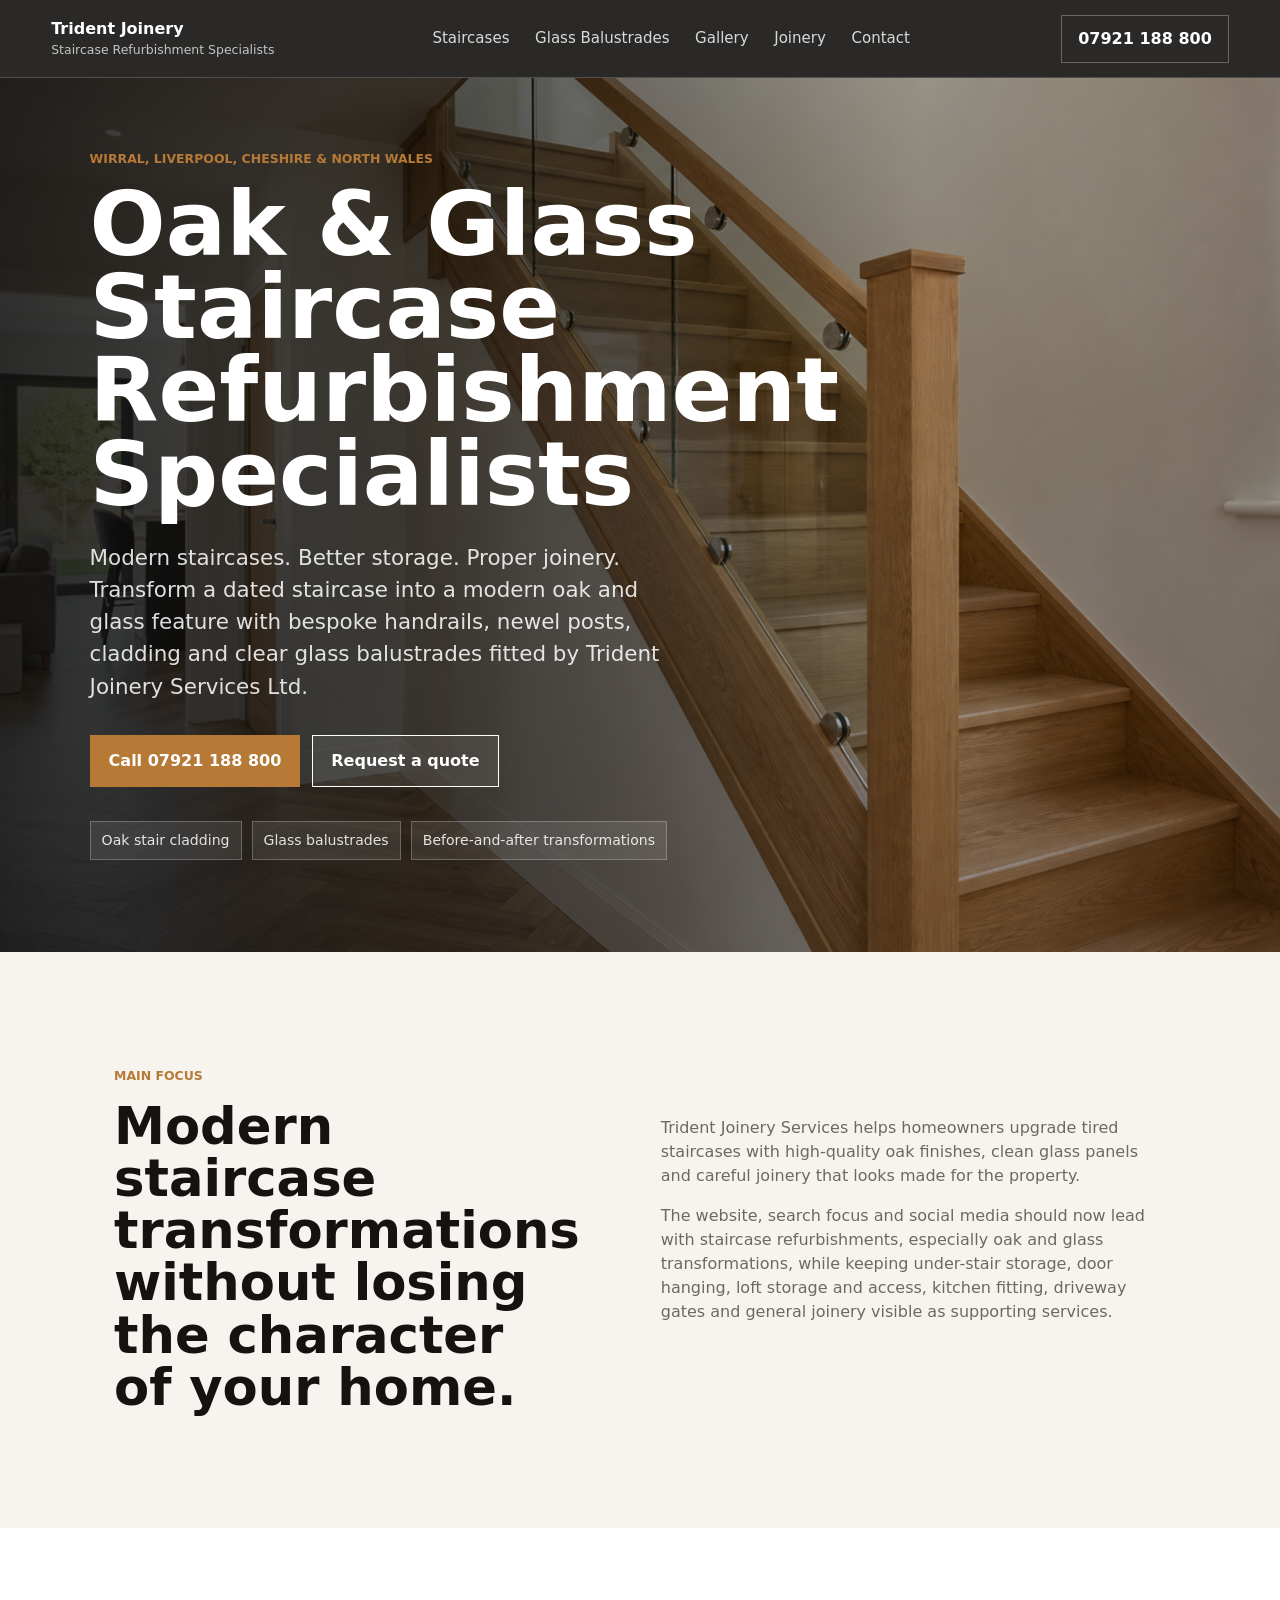
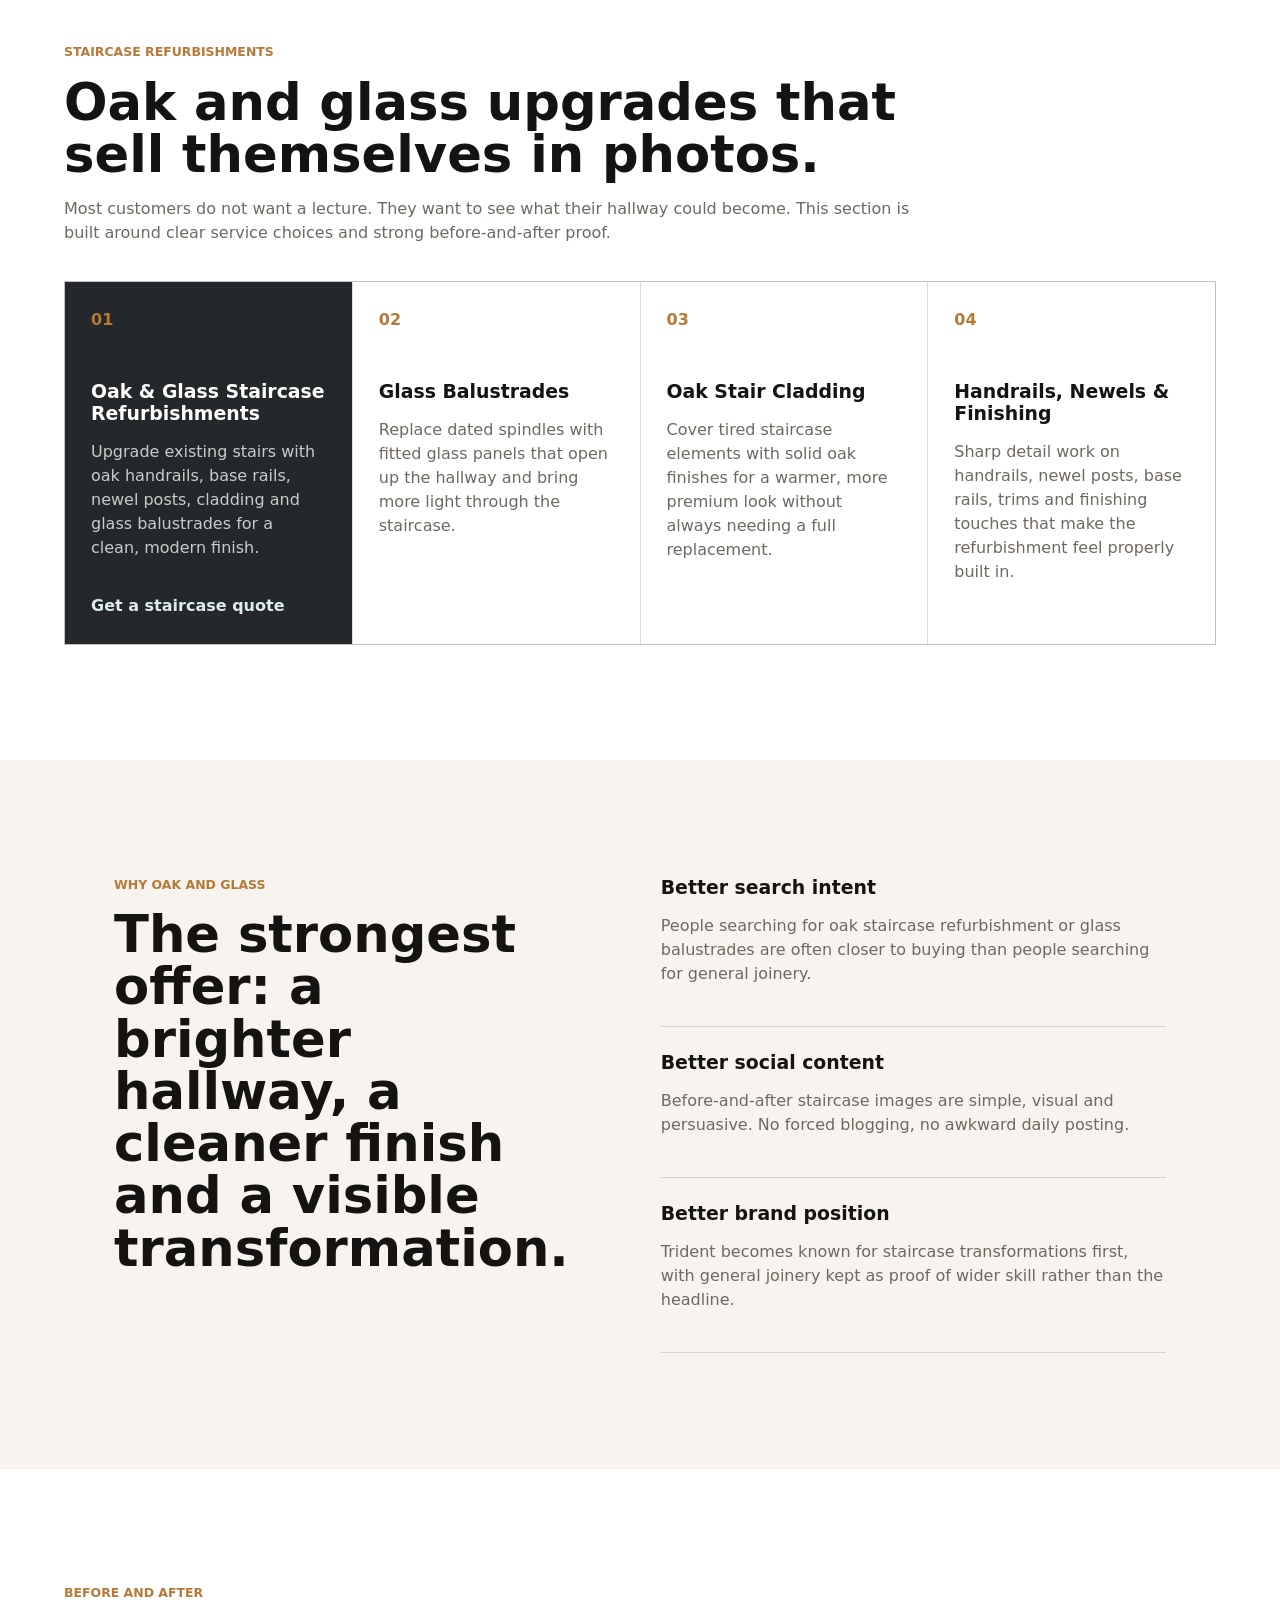
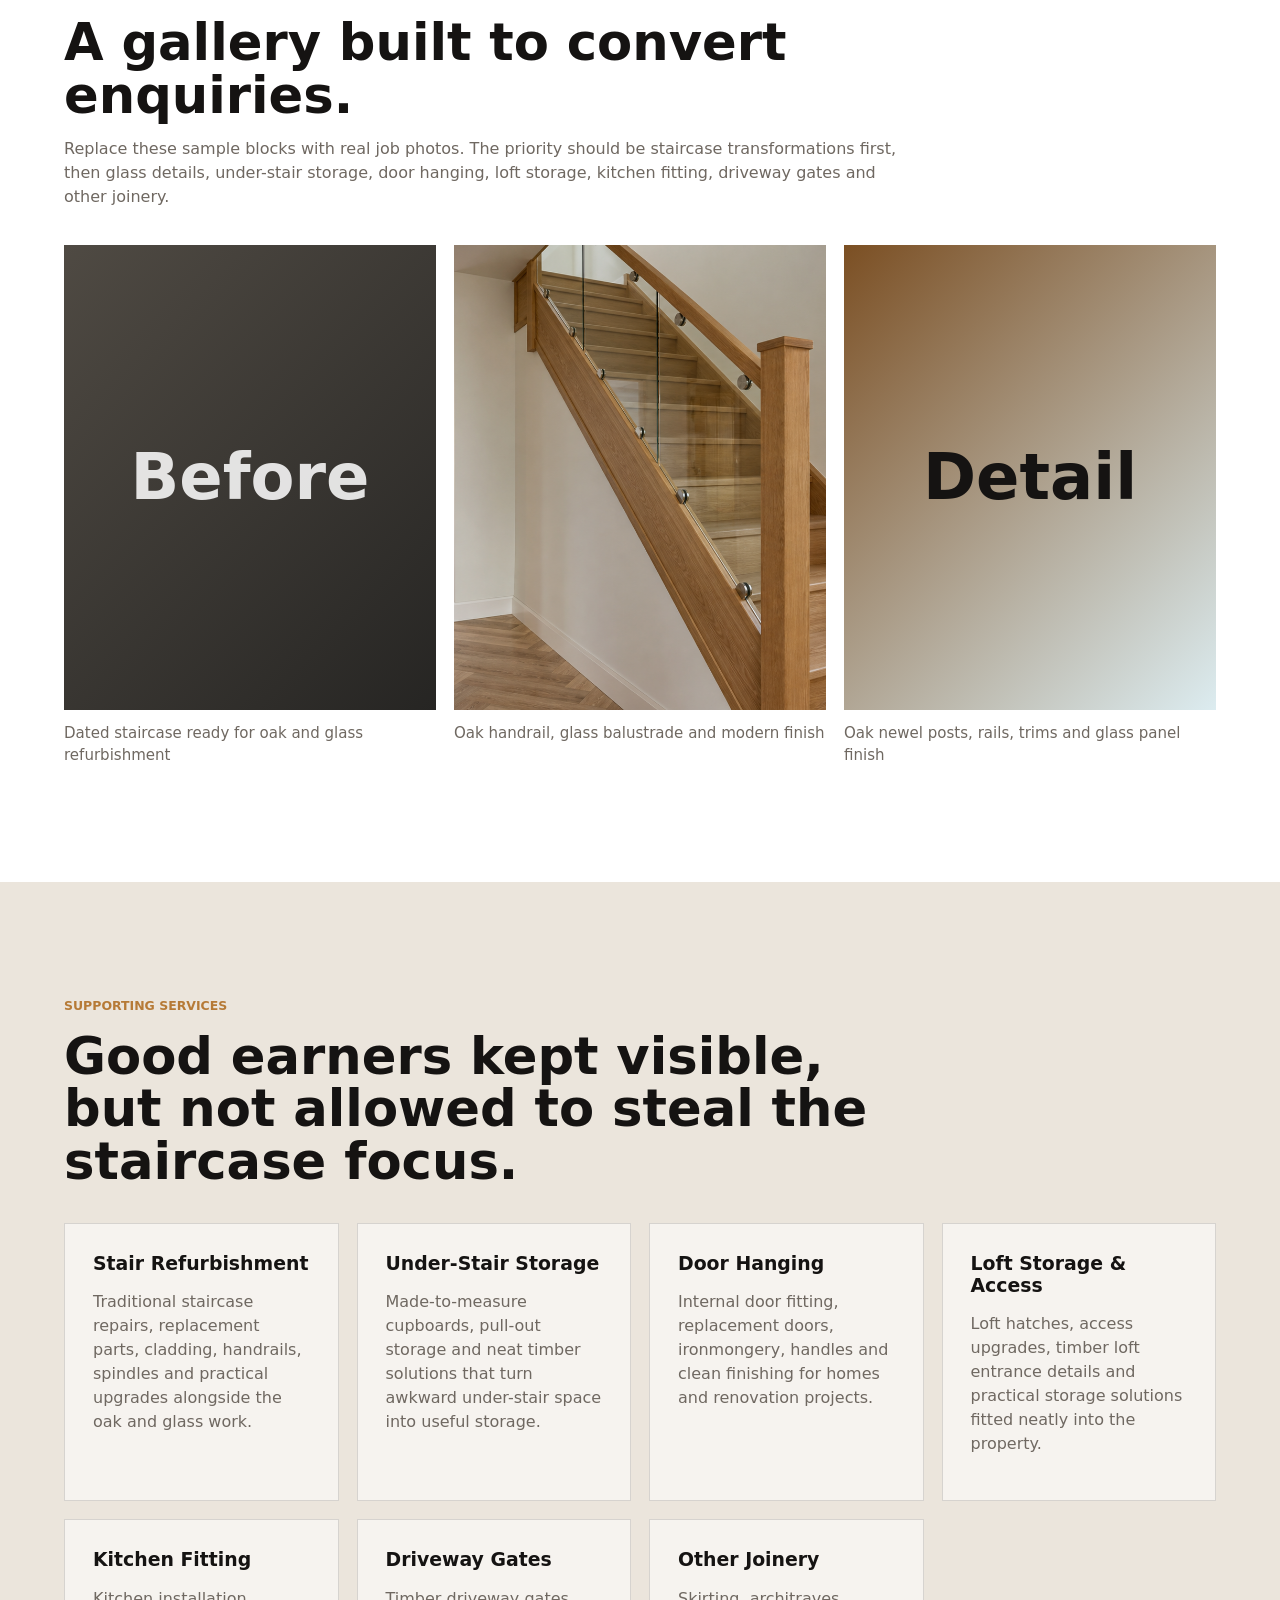
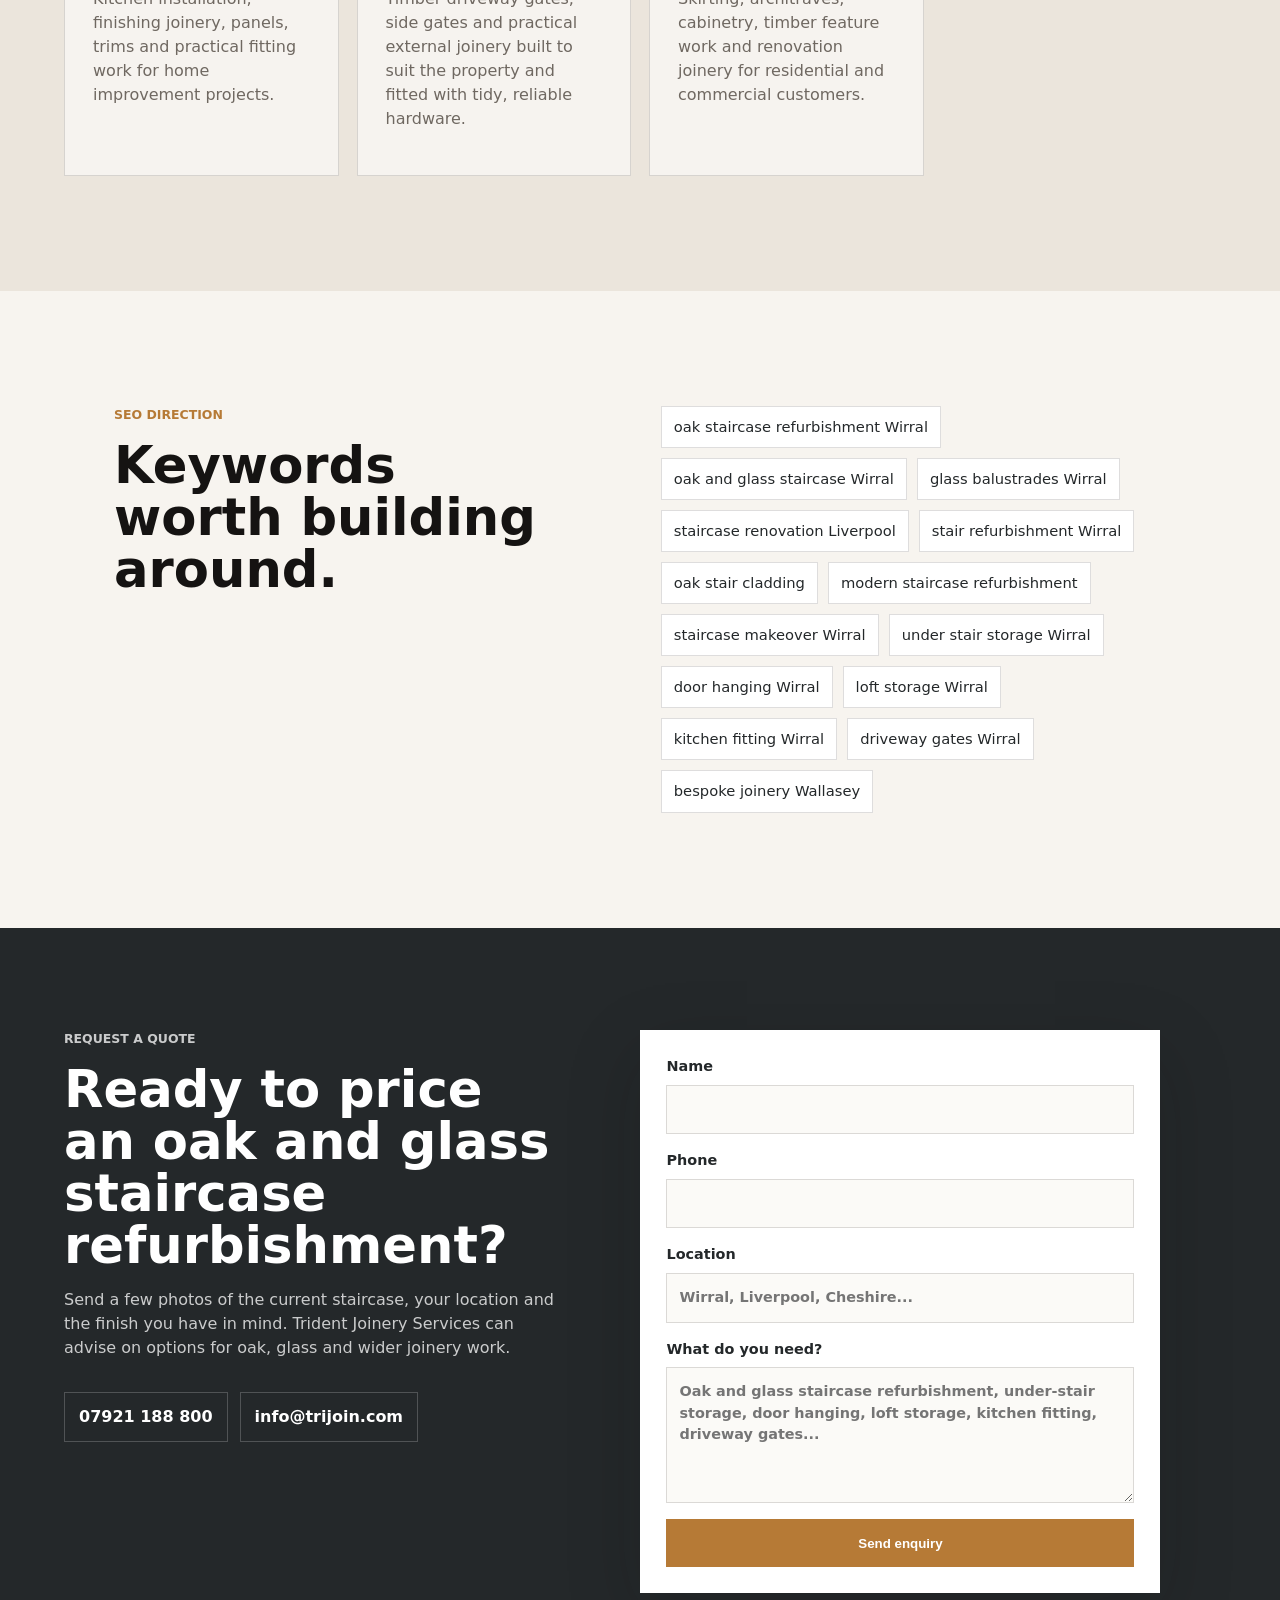
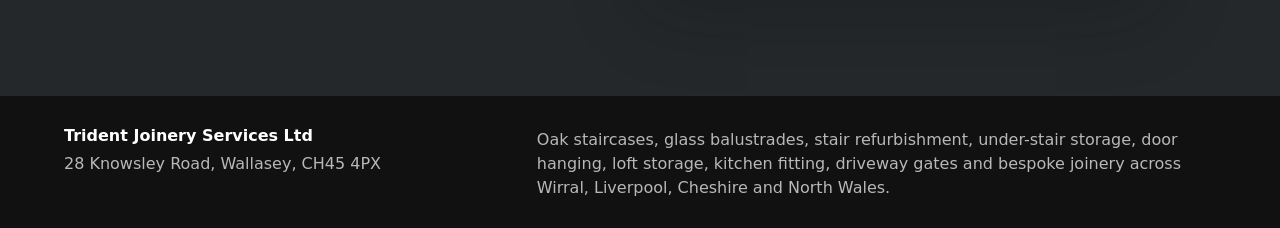
==== index.html @ 0a29dffc "Add files via upload" ====
<!doctype html>
<html lang="en-GB">
  <head>
    <meta charset="utf-8">
    <meta name="viewport" content="width=device-width, initial-scale=1">
    <title>Oak & Glass Staircase Refurbishment Wirral | Trident Joinery Services</title>
    <meta name="description" content="Trident Joinery Services specialises in oak and glass staircase refurbishments, stair refurbishment, glass balustrades, under-stair storage, door hanging, loft storage, kitchen fitting, driveway gates and bespoke joinery across Wirral, Liverpool, Cheshire and North Wales.">
    <meta name="keywords" content="oak staircase refurbishment Wirral, oak and glass staircase Wirral, glass balustrades Wirral, staircase renovation Liverpool, stair refurbishment Wirral, under stair storage Wirral, door hanging Wirral, loft storage Wirral, kitchen fitting Wirral, driveway gates Wirral">
    <meta name="robots" content="index, follow">
    <link rel="canonical" href="https://www.trijoin.com/">
    <meta property="og:title" content="Oak & Glass Staircase Refurbishment Specialists in Wirral">
    <meta property="og:description" content="Modern oak and glass staircase transformations by Trident Joinery Services Ltd. Serving Wirral, Liverpool, Cheshire and North Wales.">
    <meta property="og:type" content="website">
    <meta property="og:url" content="https://www.trijoin.com/">
    <meta property="og:image" content="https://www.trijoin.com/assets/oak-glass-staircase-hero.png">
    <link rel="stylesheet" href="styles.css">
    <script type="application/ld+json">
      {
        "@context": "https://schema.org",
        "@type": "LocalBusiness",
        "name": "Trident Joinery Services Ltd",
        "url": "https://www.trijoin.com/",
        "telephone": "+447921188800",
        "address": {
          "@type": "PostalAddress",
          "streetAddress": "28 Knowsley Road",
          "addressLocality": "Wallasey",
          "postalCode": "CH45 4PX",
          "addressCountry": "GB"
        },
        "areaServed": ["Wirral", "Liverpool", "Cheshire", "North Wales"],
        "description": "Oak and glass staircase refurbishment, stair refurbishment, glass balustrade installation, under-stair storage, door hanging, loft storage and access, kitchen fitting, driveway gates and bespoke joinery services.",
        "sameAs": ["https://www.trijoin.com/"]
      }
    </script>
  </head>
  <body>
    <header class="site-header">
      <a class="brand" href="#top" aria-label="Trident Joinery Services home">
        <span>
          <strong>Trident Joinery</strong>
          <small>Staircase Refurbishment Specialists</small>
        </span>
      </a>
      <nav class="nav" aria-label="Primary navigation">
        <a href="#staircases">Staircases</a>
        <a href="#glass">Glass Balustrades</a>
        <a href="#gallery">Gallery</a>
        <a href="#joinery">Joinery</a>
        <a href="#contact">Contact</a>
      </nav>
      <a class="header-phone" href="tel:+447921188800">07921 188 800</a>
    </header>

    <main id="top">
      <section class="hero">
        <picture>
          <img src="assets/oak-glass-staircase-hero.png" alt="Modern oak and glass staircase refurbishment with glass balustrades and oak handrail in a bright hallway">
        </picture>
        <div class="hero-overlay"></div>
        <div class="hero-content">
          <p class="eyebrow">Wirral, Liverpool, Cheshire & North Wales</p>
          <h1>Oak & Glass Staircase Refurbishment Specialists</h1>
          <p class="hero-copy">Modern staircases. Better storage. Proper joinery. Transform a dated staircase into a modern oak and glass feature with bespoke handrails, newel posts, cladding and clear glass balustrades fitted by Trident Joinery Services Ltd.</p>
          <div class="hero-actions">
            <a class="button primary" href="tel:+447921188800">Call 07921 188 800</a>
            <a class="button secondary" href="#contact">Request a quote</a>
          </div>
          <ul class="hero-points" aria-label="Key benefits">
            <li>Oak stair cladding</li>
            <li>Glass balustrades</li>
            <li>Before-and-after transformations</li>
          </ul>
        </div>
      </section>

      <section class="intro section">
        <div class="section-kicker">Main focus</div>
        <div class="intro-grid">
          <h2>Modern staircase transformations without losing the character of your home.</h2>
          <div>
            <p>Trident Joinery Services helps homeowners upgrade tired staircases with high-quality oak finishes, clean glass panels and careful joinery that looks made for the property.</p>
            <p>The website, search focus and social media should now lead with staircase refurbishments, especially oak and glass transformations, while keeping under-stair storage, door hanging, loft storage and access, kitchen fitting, driveway gates and general joinery visible as supporting services.</p>
          </div>
        </div>
      </section>

      <section id="staircases" class="section services-band">
        <div class="section-heading">
          <p class="section-kicker">Staircase refurbishments</p>
          <h2>Oak and glass upgrades that sell themselves in photos.</h2>
          <p>Most customers do not want a lecture. They want to see what their hallway could become. This section is built around clear service choices and strong before-and-after proof.</p>
        </div>
        <div class="service-grid">
          <article class="service-card feature-card">
            <span class="card-icon">01</span>
            <h3>Oak & Glass Staircase Refurbishments</h3>
            <p>Upgrade existing stairs with oak handrails, base rails, newel posts, cladding and glass balustrades for a clean, modern finish.</p>
            <a href="#contact">Get a staircase quote</a>
          </article>
          <article class="service-card">
            <span class="card-icon">02</span>
            <h3>Glass Balustrades</h3>
            <p>Replace dated spindles with fitted glass panels that open up the hallway and bring more light through the staircase.</p>
          </article>
          <article class="service-card">
            <span class="card-icon">03</span>
            <h3>Oak Stair Cladding</h3>
            <p>Cover tired staircase elements with solid oak finishes for a warmer, more premium look without always needing a full replacement.</p>
          </article>
          <article class="service-card">
            <span class="card-icon">04</span>
            <h3>Handrails, Newels & Finishing</h3>
            <p>Sharp detail work on handrails, newel posts, base rails, trims and finishing touches that make the refurbishment feel properly built in.</p>
          </article>
        </div>
      </section>

      <section id="glass" class="section split-section">
        <div>
          <p class="section-kicker">Why oak and glass</p>
          <h2>The strongest offer: a brighter hallway, a cleaner finish and a visible transformation.</h2>
        </div>
        <div class="benefit-list">
          <div>
            <h3>Better search intent</h3>
            <p>People searching for oak staircase refurbishment or glass balustrades are often closer to buying than people searching for general joinery.</p>
          </div>
          <div>
            <h3>Better social content</h3>
            <p>Before-and-after staircase images are simple, visual and persuasive. No forced blogging, no awkward daily posting.</p>
          </div>
          <div>
            <h3>Better brand position</h3>
            <p>Trident becomes known for staircase transformations first, with general joinery kept as proof of wider skill rather than the headline.</p>
          </div>
        </div>
      </section>

      <section id="gallery" class="section gallery-section">
        <div class="section-heading">
          <p class="section-kicker">Before and after</p>
          <h2>A gallery built to convert enquiries.</h2>
          <p>Replace these sample blocks with real job photos. The priority should be staircase transformations first, then glass details, under-stair storage, door hanging, loft storage, kitchen fitting, driveway gates and other joinery.</p>
        </div>
        <div class="gallery-grid">
          <figure>
            <div class="gallery-placeholder before">Before</div>
            <figcaption>Dated staircase ready for oak and glass refurbishment</figcaption>
          </figure>
          <figure>
            <img src="assets/oak-glass-staircase-hero.png" alt="Finished oak and glass staircase refurbishment after modernisation">
            <figcaption>Oak handrail, glass balustrade and modern finish</figcaption>
          </figure>
          <figure>
            <div class="gallery-placeholder detail">Detail</div>
            <figcaption>Oak newel posts, rails, trims and glass panel finish</figcaption>
          </figure>
        </div>
      </section>

      <section id="joinery" class="section support-services">
        <div class="section-heading">
          <p class="section-kicker">Supporting services</p>
          <h2>Good earners kept visible, but not allowed to steal the staircase focus.</h2>
        </div>
        <div class="support-grid">
          <article>
            <h3>Stair Refurbishment</h3>
            <p>Traditional staircase repairs, replacement parts, cladding, handrails, spindles and practical upgrades alongside the oak and glass work.</p>
          </article>
          <article>
            <h3>Under-Stair Storage</h3>
            <p>Made-to-measure cupboards, pull-out storage and neat timber solutions that turn awkward under-stair space into useful storage.</p>
          </article>
          <article>
            <h3>Door Hanging</h3>
            <p>Internal door fitting, replacement doors, ironmongery, handles and clean finishing for homes and renovation projects.</p>
          </article>
          <article>
            <h3>Loft Storage & Access</h3>
            <p>Loft hatches, access upgrades, timber loft entrance details and practical storage solutions fitted neatly into the property.</p>
          </article>
          <article>
            <h3>Kitchen Fitting</h3>
            <p>Kitchen installation, finishing joinery, panels, trims and practical fitting work for home improvement projects.</p>
          </article>
          <article>
            <h3>Driveway Gates</h3>
            <p>Timber driveway gates, side gates and practical external joinery built to suit the property and fitted with tidy, reliable hardware.</p>
          </article>
          <article>
            <h3>Other Joinery</h3>
            <p>Skirting, architraves, cabinetry, timber feature work and renovation joinery for residential and commercial customers.</p>
          </article>
        </div>
      </section>

      <section class="section seo-section">
        <div>
          <p class="section-kicker">SEO direction</p>
          <h2>Keywords worth building around.</h2>
        </div>
        <div class="keyword-cloud" aria-label="Target keywords">
          <span>oak staircase refurbishment Wirral</span>
          <span>oak and glass staircase Wirral</span>
          <span>glass balustrades Wirral</span>
          <span>staircase renovation Liverpool</span>
          <span>stair refurbishment Wirral</span>
          <span>oak stair cladding</span>
          <span>modern staircase refurbishment</span>
          <span>staircase makeover Wirral</span>
          <span>under stair storage Wirral</span>
          <span>door hanging Wirral</span>
          <span>loft storage Wirral</span>
          <span>kitchen fitting Wirral</span>
          <span>driveway gates Wirral</span>
          <span>bespoke joinery Wallasey</span>
        </div>
      </section>

      <section id="contact" class="contact-section">
        <div class="contact-copy">
          <p class="section-kicker">Request a quote</p>
          <h2>Ready to price an oak and glass staircase refurbishment?</h2>
          <p>Send a few photos of the current staircase, your location and the finish you have in mind. Trident Joinery Services can advise on options for oak, glass and wider joinery work.</p>
          <div class="contact-methods">
            <a href="tel:+447921188800">07921 188 800</a>
            <a href="mailto:info@trijoin.com">info@trijoin.com</a>
          </div>
        </div>
        <form class="quote-form" action="mailto:info@trijoin.com" method="post" enctype="text/plain">
          <label>
            Name
            <input name="name" autocomplete="name" required>
          </label>
          <label>
            Phone
            <input name="phone" autocomplete="tel" required>
          </label>
          <label>
            Location
            <input name="location" placeholder="Wirral, Liverpool, Cheshire...">
          </label>
          <label>
            What do you need?
            <textarea name="message" rows="5" placeholder="Oak and glass staircase refurbishment, under-stair storage, door hanging, loft storage, kitchen fitting, driveway gates..."></textarea>
          </label>
          <button class="button primary" type="submit">Send enquiry</button>
        </form>
      </section>
    </main>

    <footer class="footer">
      <div>
        <strong>Trident Joinery Services Ltd</strong>
        <p>28 Knowsley Road, Wallasey, CH45 4PX</p>
      </div>
      <p>Oak staircases, glass balustrades, stair refurbishment, under-stair storage, door hanging, loft storage, kitchen fitting, driveway gates and bespoke joinery across Wirral, Liverpool, Cheshire and North Wales.</p>
    </footer>
  </body>
</html>
---- styles.css ----
:root {
  --ink: #151312;
  --muted: #6f6861;
  --paper: #f7f4ef;
  --white: #ffffff;
  --oak: #b67a36;
  --oak-deep: #7b4f23;
  --glass: #dcecf0;
  --charcoal: #24282a;
  --line: rgba(21, 19, 18, 0.14);
  --shadow: 0 24px 70px rgba(18, 16, 14, 0.18);
  font-family: Inter, ui-sans-serif, system-ui, -apple-system, BlinkMacSystemFont, "Segoe UI", sans-serif;
}

* {
  box-sizing: border-box;
}

html {
  scroll-behavior: smooth;
}

body {
  margin: 0;
  color: var(--ink);
  background: var(--paper);
  line-height: 1.5;
}

a {
  color: inherit;
  text-decoration: none;
}

img {
  display: block;
  max-width: 100%;
}

.site-header {
  position: sticky;
  top: 0;
  z-index: 20;
  display: grid;
  grid-template-columns: auto 1fr auto;
  gap: 24px;
  align-items: center;
  min-height: 78px;
  padding: 12px clamp(18px, 4vw, 56px);
  border-bottom: 1px solid rgba(255, 255, 255, 0.18);
  background: rgba(21, 19, 18, 0.9);
  color: var(--white);
  backdrop-filter: blur(18px);
}

.brand {
  display: flex;
  align-items: center;
  gap: 12px;
  min-width: 230px;
}

.brand strong,
.brand small {
  display: block;
}

.brand small {
  color: rgba(255, 255, 255, 0.72);
  font-size: 0.78rem;
}

.nav {
  display: flex;
  justify-content: center;
  gap: clamp(12px, 2vw, 30px);
  font-size: 0.94rem;
  color: rgba(255, 255, 255, 0.82);
}

.nav a:hover,
.header-phone:hover,
.footer a:hover {
  color: var(--glass);
}

.header-phone {
  padding: 11px 16px;
  border: 1px solid rgba(255, 255, 255, 0.28);
  color: var(--white);
  font-weight: 800;
}

.hero {
  position: relative;
  display: grid;
  min-height: calc(100svh - 78px);
  overflow: hidden;
  background: var(--charcoal);
}

.hero picture,
.hero img,
.hero-overlay,
.hero-content {
  grid-area: 1 / 1;
}

.hero img {
  width: 100%;
  height: 100%;
  min-height: calc(100svh - 78px);
  object-fit: cover;
}

.hero-overlay {
  background:
    linear-gradient(90deg, rgba(9, 9, 8, 0.82) 0%, rgba(9, 9, 8, 0.6) 37%, rgba(9, 9, 8, 0.08) 72%),
    linear-gradient(0deg, rgba(9, 9, 8, 0.28), rgba(9, 9, 8, 0.06));
}

.hero-content {
  position: relative;
  align-self: center;
  width: min(760px, calc(100% - 36px));
  margin-left: clamp(18px, 7vw, 96px);
  padding: 72px 0 92px;
  color: var(--white);
}

.eyebrow,
.section-kicker {
  margin: 0 0 14px;
  color: var(--oak);
  font-size: 0.78rem;
  font-weight: 850;
  letter-spacing: 0;
  text-transform: uppercase;
}

.hero h1 {
  max-width: 720px;
  margin: 0;
  font-size: clamp(3rem, 7vw, 6.9rem);
  line-height: 0.93;
  letter-spacing: 0;
}

.hero-copy {
  max-width: 610px;
  margin: 26px 0 0;
  color: rgba(255, 255, 255, 0.86);
  font-size: clamp(1.05rem, 2vw, 1.34rem);
}

.hero-actions,
.contact-methods {
  display: flex;
  flex-wrap: wrap;
  gap: 12px;
  margin-top: 32px;
}

.button {
  display: inline-flex;
  align-items: center;
  justify-content: center;
  min-height: 48px;
  padding: 13px 18px;
  border: 1px solid currentColor;
  font-weight: 850;
  text-align: center;
}

.button.primary {
  border-color: var(--oak);
  background: var(--oak);
  color: var(--white);
}

.button.secondary {
  color: var(--white);
  background: rgba(255, 255, 255, 0.08);
}

.button:hover {
  transform: translateY(-1px);
}

.hero-points {
  display: flex;
  flex-wrap: wrap;
  gap: 10px;
  margin: 34px 0 0;
  padding: 0;
  list-style: none;
}

.hero-points li {
  padding: 8px 11px;
  border: 1px solid rgba(255, 255, 255, 0.24);
  background: rgba(255, 255, 255, 0.09);
  color: rgba(255, 255, 255, 0.86);
  font-size: 0.88rem;
}

.section {
  padding: clamp(64px, 9vw, 120px) clamp(18px, 5vw, 72px);
}

.intro,
.split-section,
.seo-section {
  max-width: 1180px;
  margin: 0 auto;
}

.intro-grid,
.split-section,
.seo-section {
  display: grid;
  grid-template-columns: minmax(0, 0.95fr) minmax(0, 1.05fr);
  gap: clamp(32px, 7vw, 92px);
  align-items: start;
}

h2 {
  margin: 0;
  font-size: clamp(2rem, 4vw, 4rem);
  line-height: 1.02;
  letter-spacing: 0;
}

h3 {
  margin: 0;
  font-size: 1.18rem;
  line-height: 1.18;
}

p {
  color: var(--muted);
}

.section-heading {
  width: min(850px, 100%);
  margin-bottom: 36px;
}

.services-band,
.gallery-section {
  background: var(--white);
}

.service-grid {
  display: grid;
  grid-template-columns: repeat(4, minmax(0, 1fr));
  gap: 1px;
  background: var(--line);
  border: 1px solid var(--line);
}

.service-card {
  min-height: 310px;
  padding: 26px;
  background: var(--white);
}

.feature-card {
  background: var(--charcoal);
  color: var(--white);
}

.feature-card p {
  color: rgba(255, 255, 255, 0.76);
}

.feature-card a {
  display: inline-block;
  margin-top: 18px;
  color: var(--glass);
  font-weight: 850;
}

.card-icon {
  display: block;
  margin-bottom: 48px;
  color: var(--oak);
  font-weight: 900;
}

.benefit-list {
  display: grid;
  gap: 24px;
}

.benefit-list > div {
  padding-bottom: 24px;
  border-bottom: 1px solid var(--line);
}

.gallery-grid {
  display: grid;
  grid-template-columns: repeat(3, minmax(0, 1fr));
  gap: 18px;
}

figure {
  margin: 0;
}

figure img,
.gallery-placeholder {
  width: 100%;
  aspect-ratio: 4 / 5;
  object-fit: cover;
  background: var(--charcoal);
}

.gallery-placeholder {
  display: grid;
  place-items: center;
  color: rgba(255, 255, 255, 0.86);
  font-size: clamp(2rem, 5vw, 5rem);
  font-weight: 900;
}

.gallery-placeholder.before {
  background: linear-gradient(135deg, #4f4a43, #262523);
}

.gallery-placeholder.detail {
  background: linear-gradient(135deg, var(--oak-deep), var(--glass));
  color: var(--ink);
}

figcaption {
  padding-top: 12px;
  color: var(--muted);
  font-size: 0.94rem;
}

.support-services {
  background: #ebe5dc;
}

.support-grid {
  display: grid;
  grid-template-columns: repeat(4, minmax(0, 1fr));
  gap: 18px;
}

.support-grid article {
  padding: 28px;
  border: 1px solid var(--line);
  background: rgba(255, 255, 255, 0.55);
}

.keyword-cloud {
  display: flex;
  flex-wrap: wrap;
  gap: 10px;
}

.keyword-cloud span {
  padding: 9px 12px;
  border: 1px solid var(--line);
  background: var(--white);
  color: var(--charcoal);
  font-size: 0.92rem;
}

.contact-section {
  display: grid;
  grid-template-columns: minmax(0, 0.9fr) minmax(320px, 520px);
  gap: clamp(32px, 6vw, 80px);
  padding: clamp(64px, 8vw, 110px) clamp(18px, 5vw, 72px);
  background: var(--charcoal);
  color: var(--white);
}

.contact-copy {
  max-width: 720px;
}

.contact-copy p {
  color: rgba(255, 255, 255, 0.76);
}

.contact-methods a {
  padding: 12px 14px;
  border: 1px solid rgba(255, 255, 255, 0.2);
  color: var(--white);
  font-weight: 800;
}

.quote-form {
  display: grid;
  gap: 16px;
  padding: 26px;
  background: var(--white);
  color: var(--ink);
  box-shadow: var(--shadow);
}

label {
  display: grid;
  gap: 7px;
  color: var(--charcoal);
  font-size: 0.9rem;
  font-weight: 800;
}

input,
textarea {
  width: 100%;
  border: 1px solid var(--line);
  padding: 13px 12px;
  color: var(--ink);
  background: #fbfaf7;
  font: inherit;
}

textarea {
  resize: vertical;
}

.quote-form .button {
  width: 100%;
  cursor: pointer;
}

.footer {
  display: grid;
  grid-template-columns: minmax(0, 0.8fr) minmax(0, 1.2fr);
  gap: 20px;
  padding: 28px clamp(18px, 5vw, 72px);
  background: #111;
  color: var(--white);
}

.footer p {
  margin: 4px 0 0;
  color: rgba(255, 255, 255, 0.7);
}

@media (max-width: 980px) {
  .site-header {
    grid-template-columns: 1fr auto;
  }

  .nav {
    display: none;
  }

  .intro-grid,
  .split-section,
  .seo-section,
  .contact-section,
  .footer {
    grid-template-columns: 1fr;
  }

  .service-grid,
  .gallery-grid,
  .support-grid {
    grid-template-columns: repeat(2, minmax(0, 1fr));
  }
}

@media (max-width: 640px) {
  .site-header {
    min-height: auto;
    gap: 12px;
    padding: 10px 14px;
  }

  .brand {
    min-width: 0;
  }

  .brand small {
    display: none;
  }

  .header-phone {
    padding: 9px 10px;
    font-size: 0.86rem;
  }

  .hero {
    min-height: 760px;
  }

  .hero img {
    min-height: 760px;
  }

  .hero-overlay {
    background: linear-gradient(0deg, rgba(9, 9, 8, 0.86), rgba(9, 9, 8, 0.34));
  }

  .hero-content {
    align-self: end;
    width: calc(100% - 28px);
    margin: 0 auto;
    padding-bottom: 42px;
  }

  .hero h1 {
    font-size: clamp(2.7rem, 14vw, 4.2rem);
  }

  .service-grid,
  .gallery-grid,
  .support-grid {
    grid-template-columns: 1fr;
  }

  .service-card {
    min-height: 240px;
  }

  .card-icon {
    margin-bottom: 30px;
  }
}
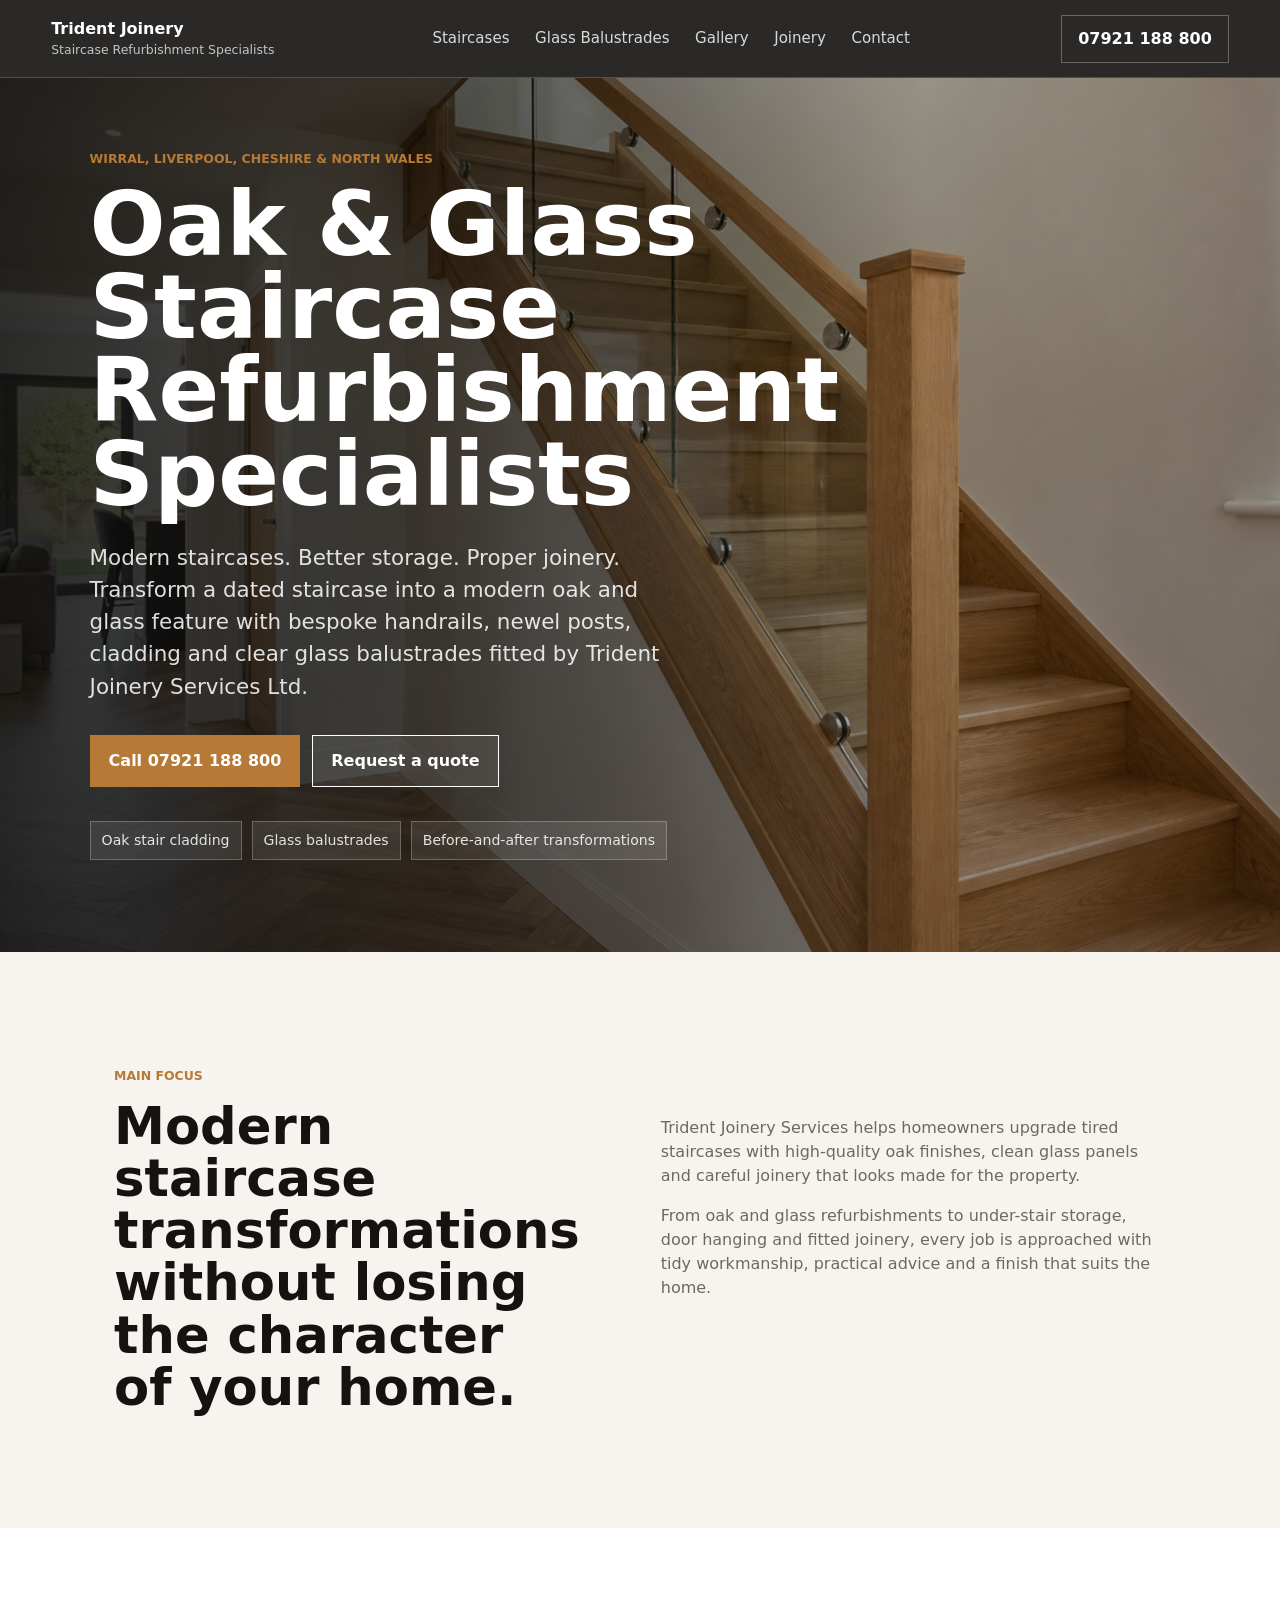
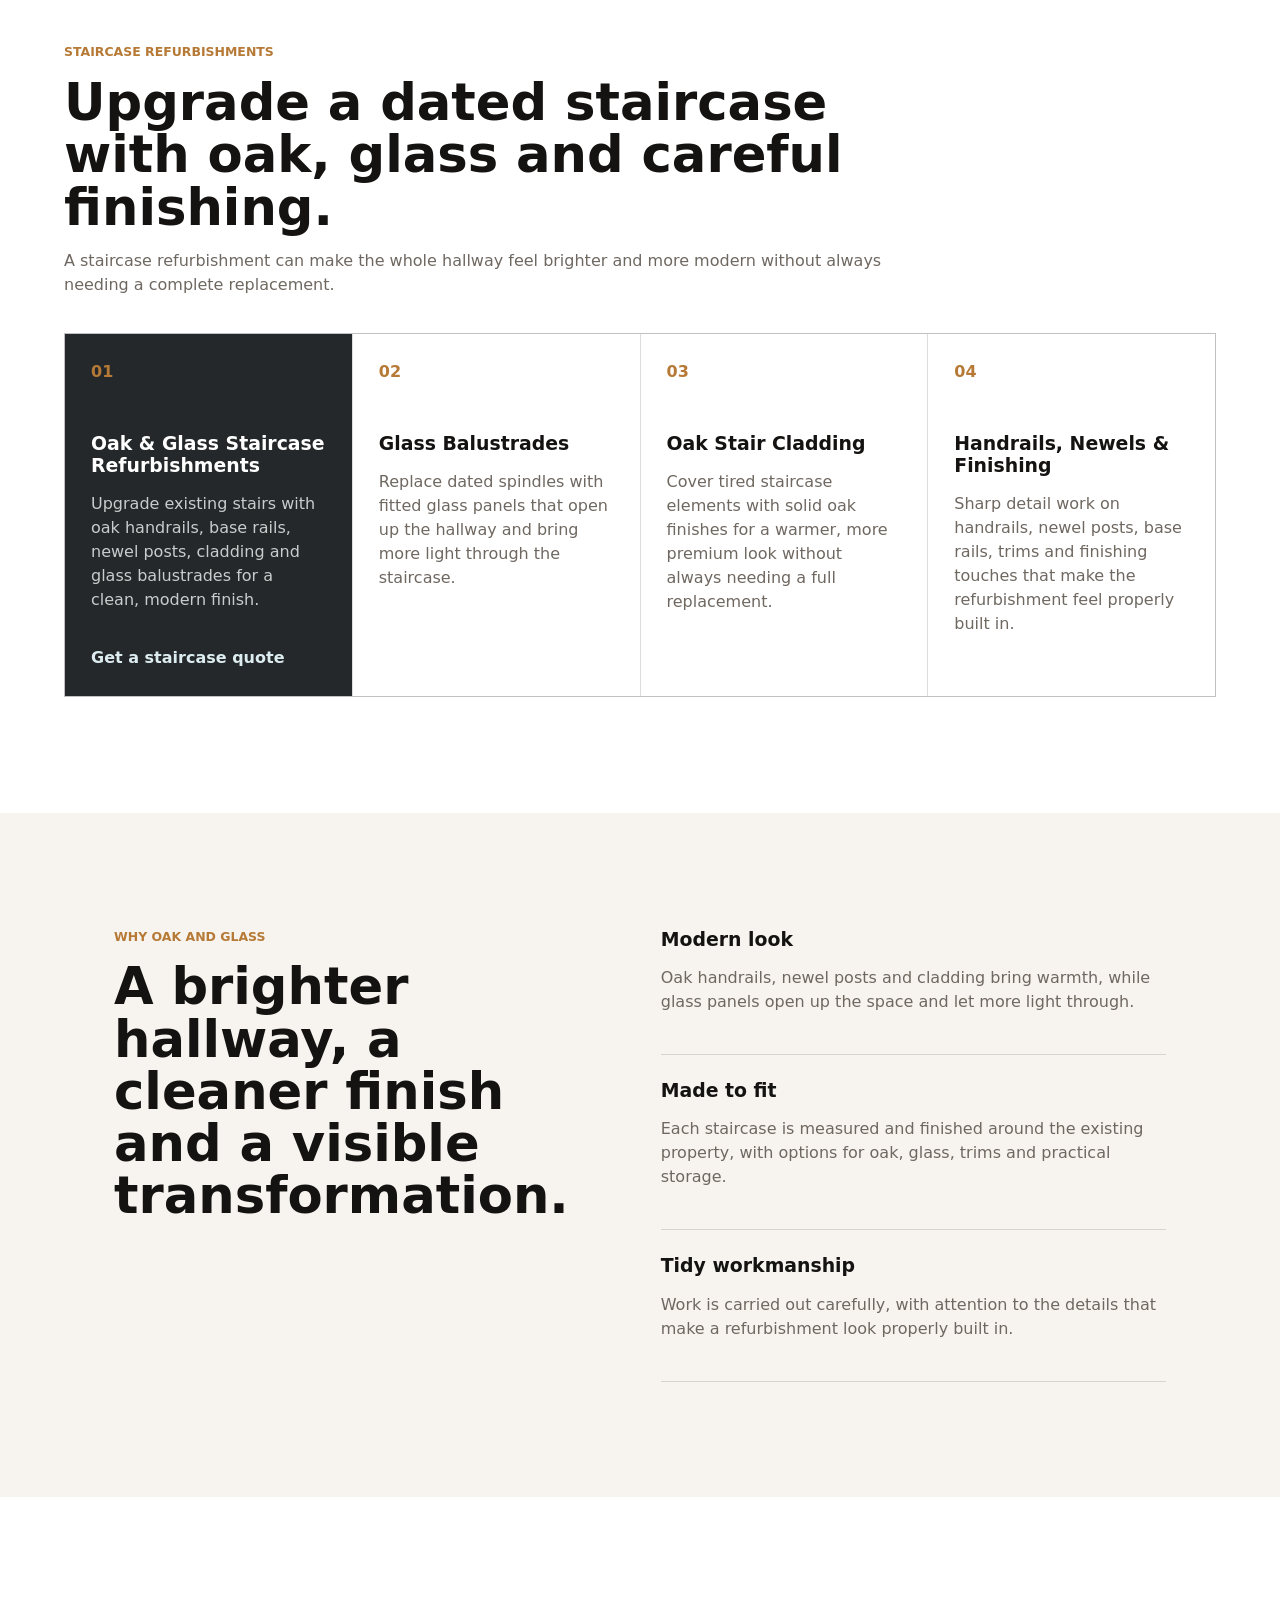
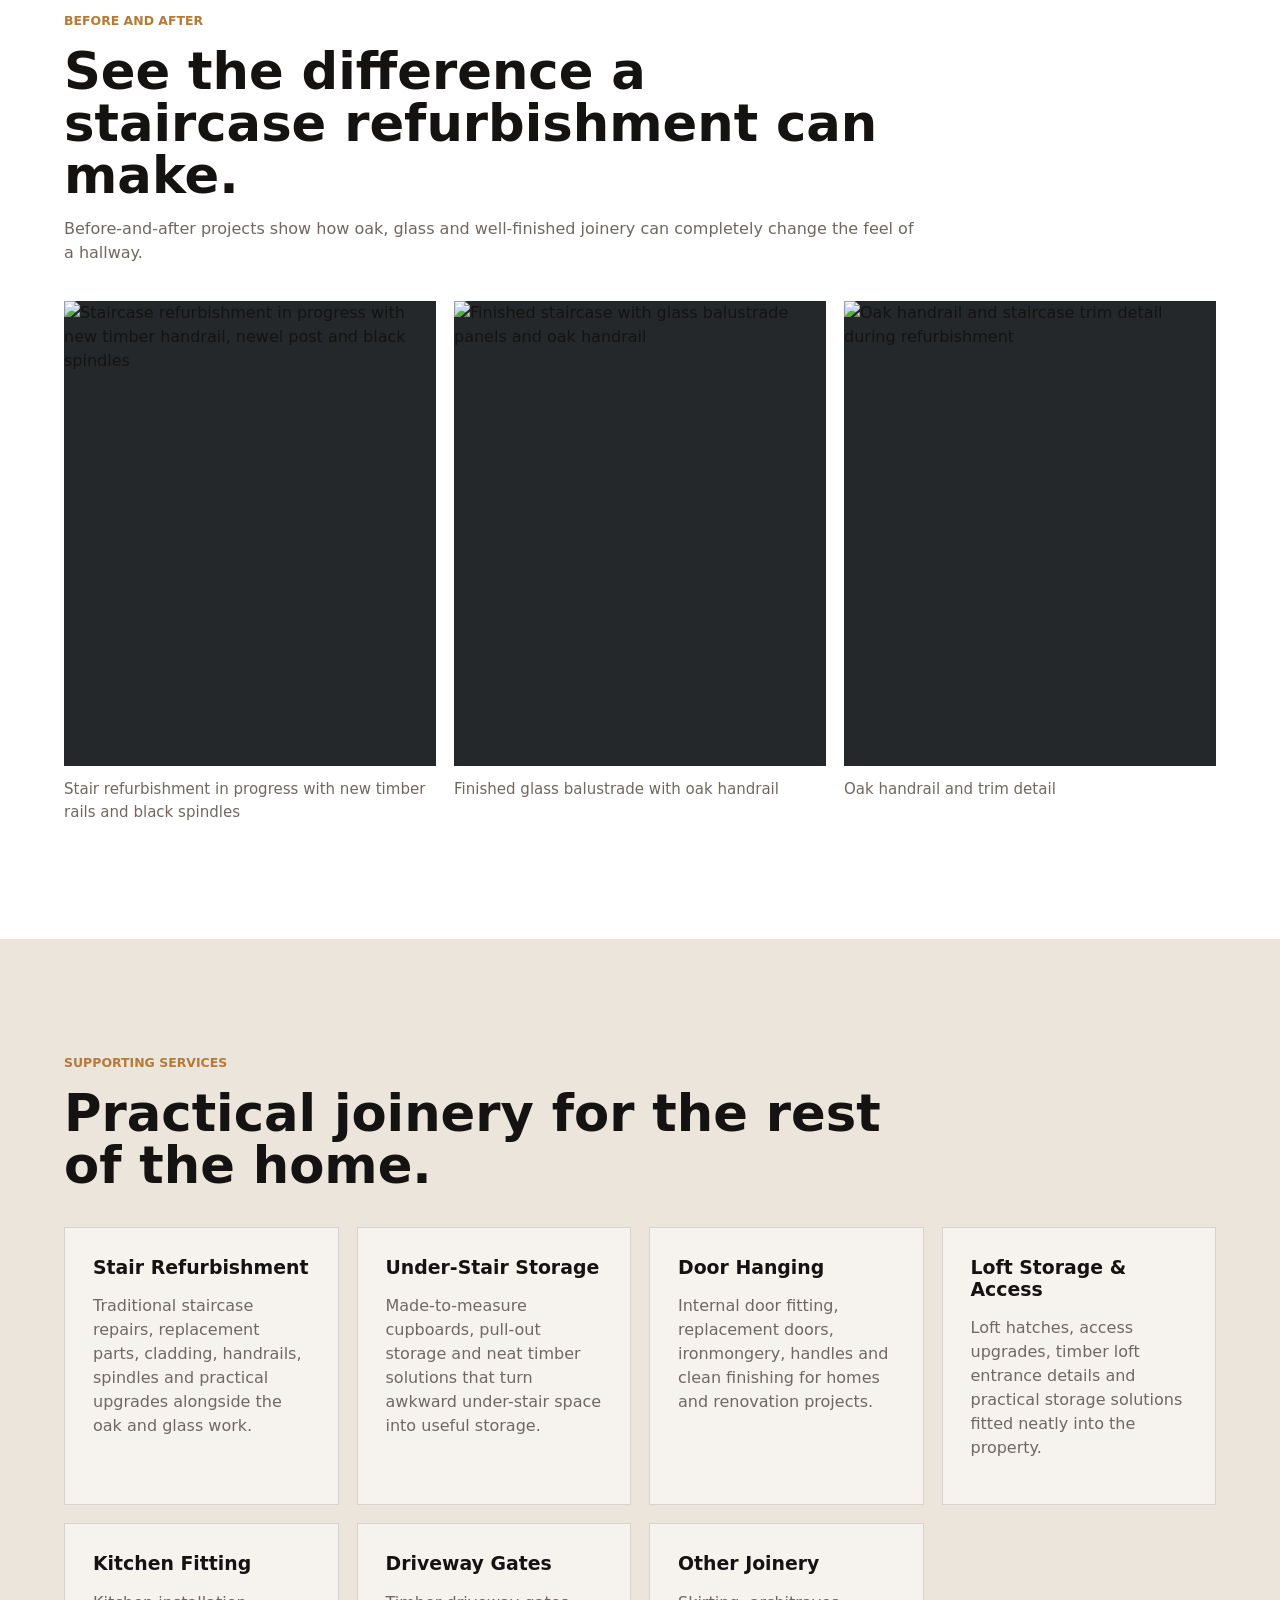
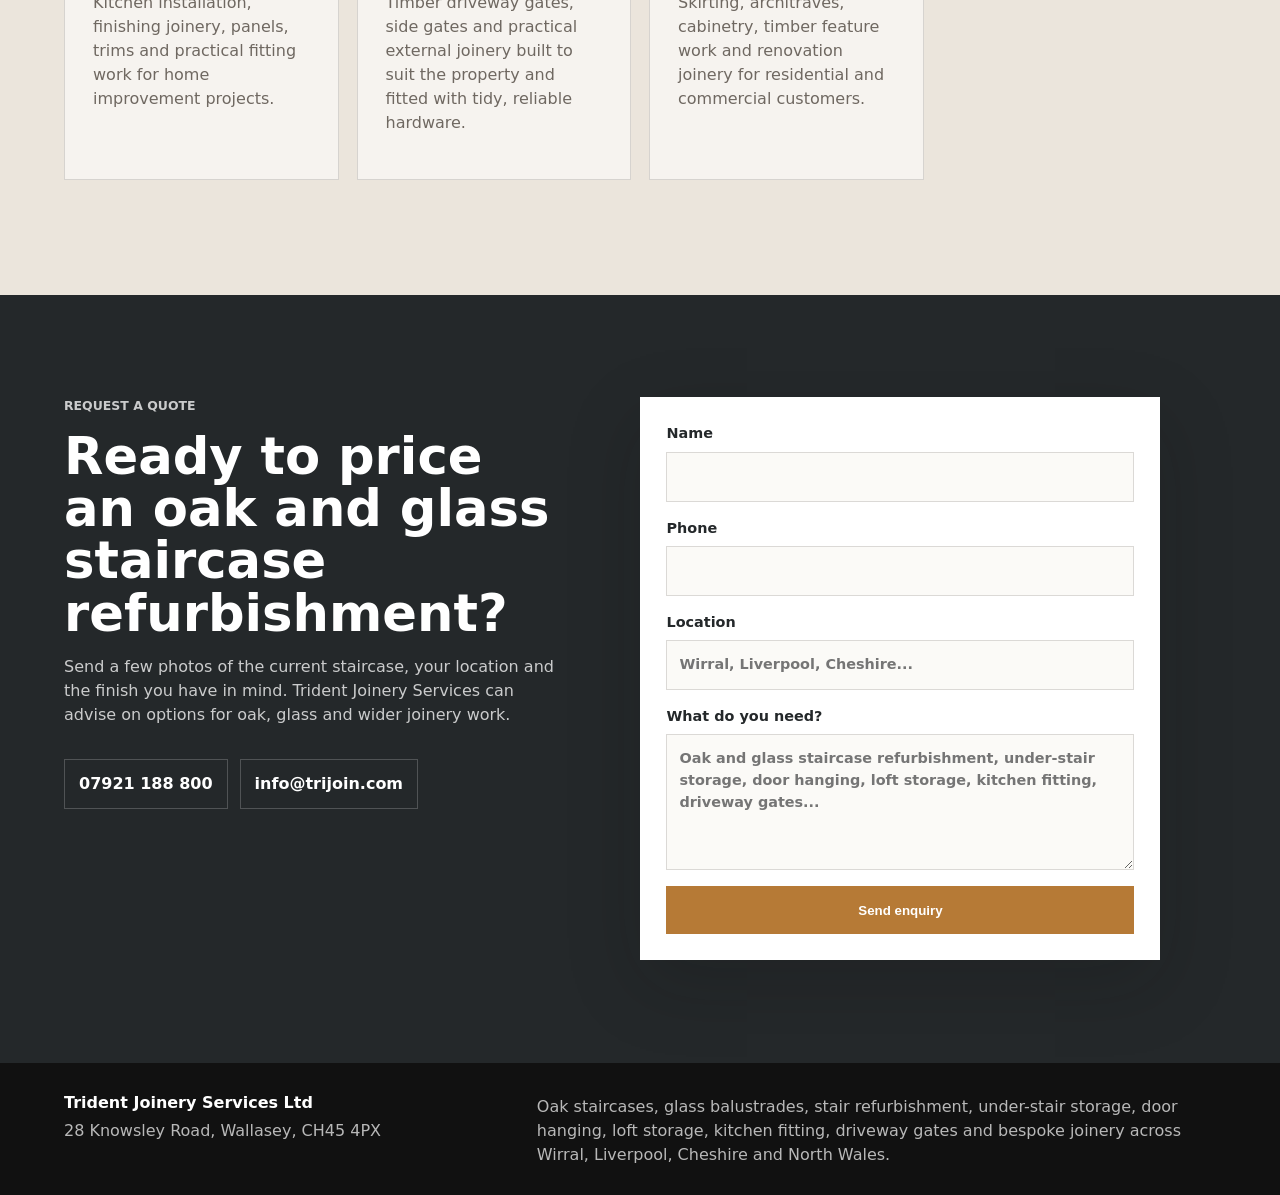
==== commit e37f5278: "Add files via upload" ====
--- a/index.html
+++ b/index.html
@@ -80,7 +80,7 @@
           <h2>Modern staircase transformations without losing the character of your home.</h2>
           <div>
             <p>Trident Joinery Services helps homeowners upgrade tired staircases with high-quality oak finishes, clean glass panels and careful joinery that looks made for the property.</p>
-            <p>The website, search focus and social media should now lead with staircase refurbishments, especially oak and glass transformations, while keeping under-stair storage, door hanging, loft storage and access, kitchen fitting, driveway gates and general joinery visible as supporting services.</p>
+            <p>From oak and glass refurbishments to under-stair storage, door hanging and fitted joinery, every job is approached with tidy workmanship, practical advice and a finish that suits the home.</p>
           </div>
         </div>
       </section>
@@ -88,8 +88,8 @@
       <section id="staircases" class="section services-band">
         <div class="section-heading">
           <p class="section-kicker">Staircase refurbishments</p>
-          <h2>Oak and glass upgrades that sell themselves in photos.</h2>
-          <p>Most customers do not want a lecture. They want to see what their hallway could become. This section is built around clear service choices and strong before-and-after proof.</p>
+          <h2>Upgrade a dated staircase with oak, glass and careful finishing.</h2>
+          <p>A staircase refurbishment can make the whole hallway feel brighter and more modern without always needing a complete replacement.</p>
         </div>
         <div class="service-grid">
           <article class="service-card feature-card">
@@ -119,20 +119,20 @@
       <section id="glass" class="section split-section">
         <div>
           <p class="section-kicker">Why oak and glass</p>
-          <h2>The strongest offer: a brighter hallway, a cleaner finish and a visible transformation.</h2>
+          <h2>A brighter hallway, a cleaner finish and a visible transformation.</h2>
         </div>
         <div class="benefit-list">
           <div>
-            <h3>Better search intent</h3>
-            <p>People searching for oak staircase refurbishment or glass balustrades are often closer to buying than people searching for general joinery.</p>
-          </div>
-          <div>
-            <h3>Better social content</h3>
-            <p>Before-and-after staircase images are simple, visual and persuasive. No forced blogging, no awkward daily posting.</p>
-          </div>
-          <div>
-            <h3>Better brand position</h3>
-            <p>Trident becomes known for staircase transformations first, with general joinery kept as proof of wider skill rather than the headline.</p>
+            <h3>Modern look</h3>
+            <p>Oak handrails, newel posts and cladding bring warmth, while glass panels open up the space and let more light through.</p>
+          </div>
+          <div>
+            <h3>Made to fit</h3>
+            <p>Each staircase is measured and finished around the existing property, with options for oak, glass, trims and practical storage.</p>
+          </div>
+          <div>
+            <h3>Tidy workmanship</h3>
+            <p>Work is carried out carefully, with attention to the details that make a refurbishment look properly built in.</p>
           </div>
         </div>
       </section>
@@ -140,21 +140,21 @@
       <section id="gallery" class="section gallery-section">
         <div class="section-heading">
           <p class="section-kicker">Before and after</p>
-          <h2>A gallery built to convert enquiries.</h2>
-          <p>Replace these sample blocks with real job photos. The priority should be staircase transformations first, then glass details, under-stair storage, door hanging, loft storage, kitchen fitting, driveway gates and other joinery.</p>
+          <h2>See the difference a staircase refurbishment can make.</h2>
+          <p>Before-and-after projects show how oak, glass and well-finished joinery can completely change the feel of a hallway.</p>
         </div>
         <div class="gallery-grid">
           <figure>
-            <div class="gallery-placeholder before">Before</div>
-            <figcaption>Dated staircase ready for oak and glass refurbishment</figcaption>
+            <img src="assets/gallery/stair-refurb-before.jpg" alt="Staircase refurbishment in progress with new timber handrail, newel post and black spindles">
+            <figcaption>Stair refurbishment in progress with new timber rails and black spindles</figcaption>
           </figure>
           <figure>
-            <img src="assets/oak-glass-staircase-hero.png" alt="Finished oak and glass staircase refurbishment after modernisation">
-            <figcaption>Oak handrail, glass balustrade and modern finish</figcaption>
+            <img src="assets/gallery/glass-balustrade-finished.jpg" alt="Finished staircase with glass balustrade panels and oak handrail">
+            <figcaption>Finished glass balustrade with oak handrail</figcaption>
           </figure>
           <figure>
-            <div class="gallery-placeholder detail">Detail</div>
-            <figcaption>Oak newel posts, rails, trims and glass panel finish</figcaption>
+            <img src="assets/gallery/oak-handrail-detail.jpg" alt="Oak handrail and staircase trim detail during refurbishment">
+            <figcaption>Oak handrail and trim detail</figcaption>
           </figure>
         </div>
       </section>
@@ -162,7 +162,7 @@
       <section id="joinery" class="section support-services">
         <div class="section-heading">
           <p class="section-kicker">Supporting services</p>
-          <h2>Good earners kept visible, but not allowed to steal the staircase focus.</h2>
+          <h2>Practical joinery for the rest of the home.</h2>
         </div>
         <div class="support-grid">
           <article>
@@ -193,29 +193,6 @@
             <h3>Other Joinery</h3>
             <p>Skirting, architraves, cabinetry, timber feature work and renovation joinery for residential and commercial customers.</p>
           </article>
-        </div>
-      </section>
-
-      <section class="section seo-section">
-        <div>
-          <p class="section-kicker">SEO direction</p>
-          <h2>Keywords worth building around.</h2>
-        </div>
-        <div class="keyword-cloud" aria-label="Target keywords">
-          <span>oak staircase refurbishment Wirral</span>
-          <span>oak and glass staircase Wirral</span>
-          <span>glass balustrades Wirral</span>
-          <span>staircase renovation Liverpool</span>
-          <span>stair refurbishment Wirral</span>
-          <span>oak stair cladding</span>
-          <span>modern staircase refurbishment</span>
-          <span>staircase makeover Wirral</span>
-          <span>under stair storage Wirral</span>
-          <span>door hanging Wirral</span>
-          <span>loft storage Wirral</span>
-          <span>kitchen fitting Wirral</span>
-          <span>driveway gates Wirral</span>
-          <span>bespoke joinery Wallasey</span>
         </div>
       </section>
 
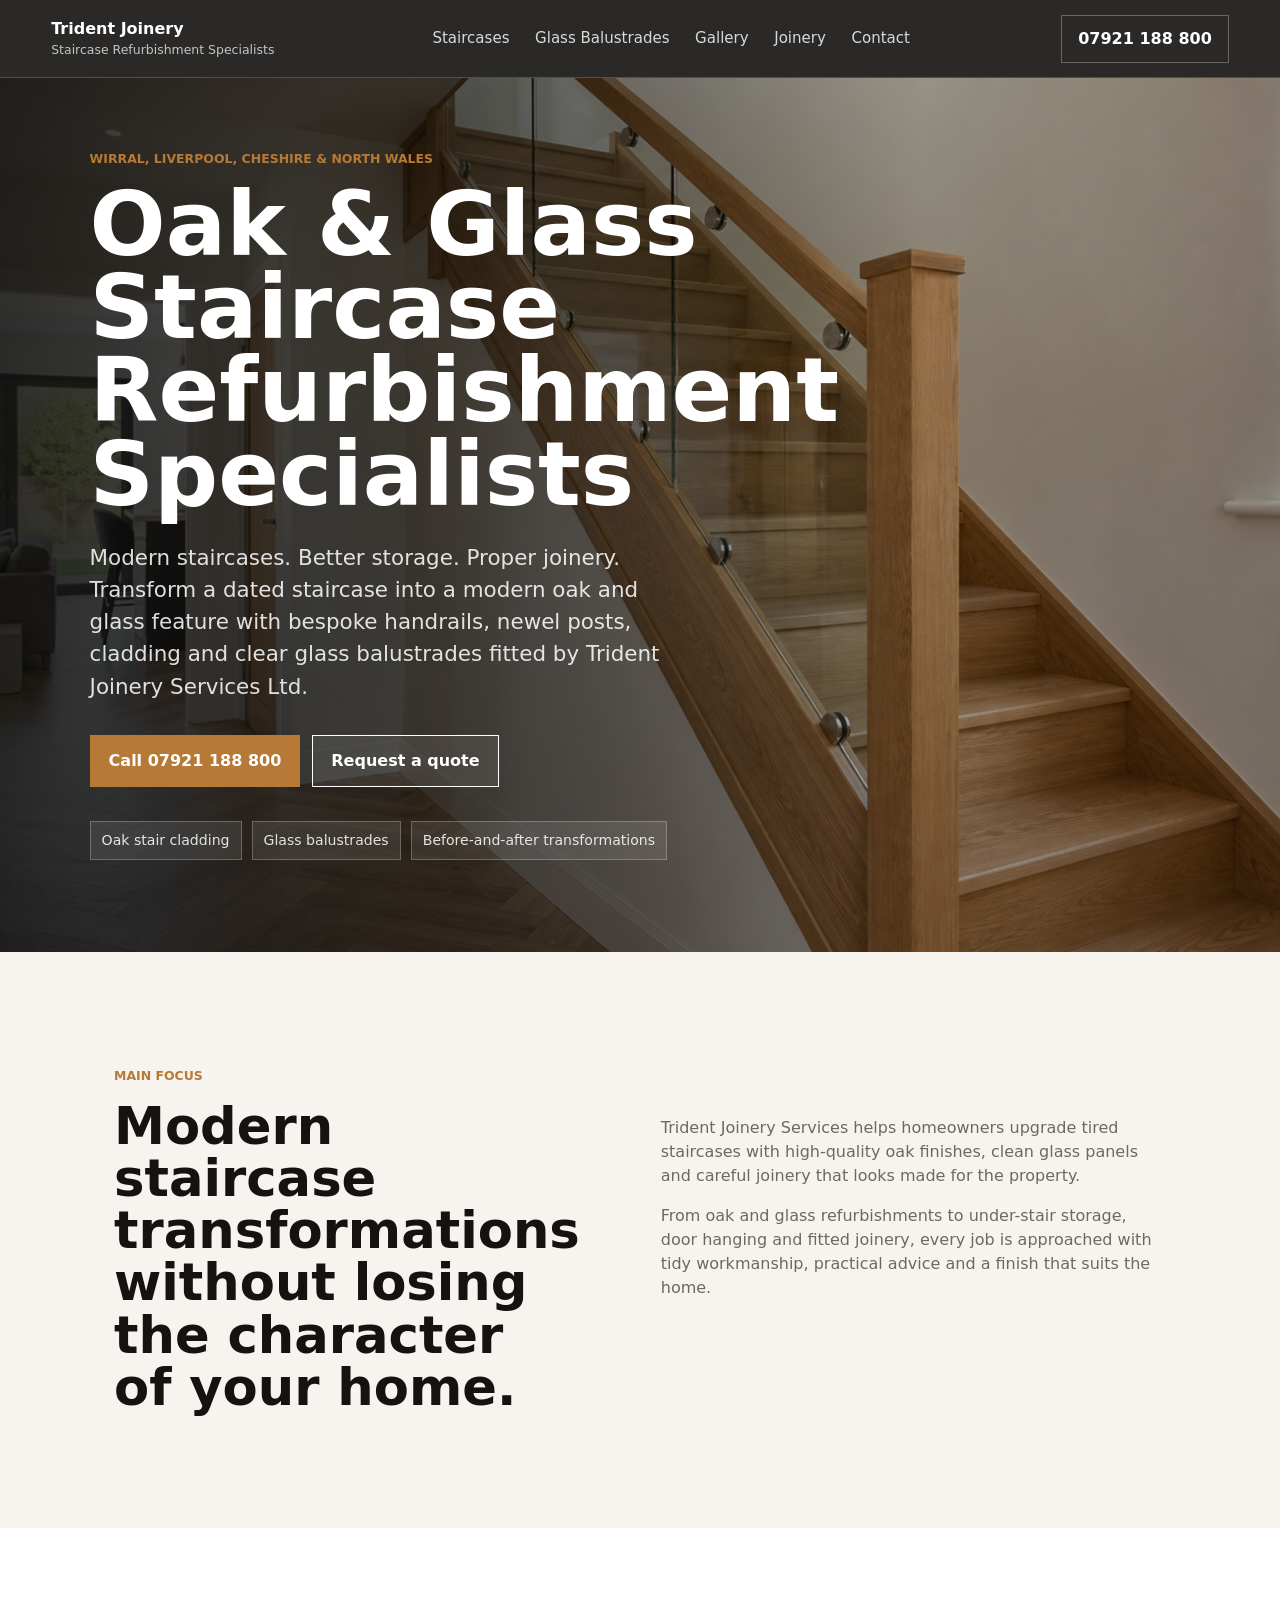
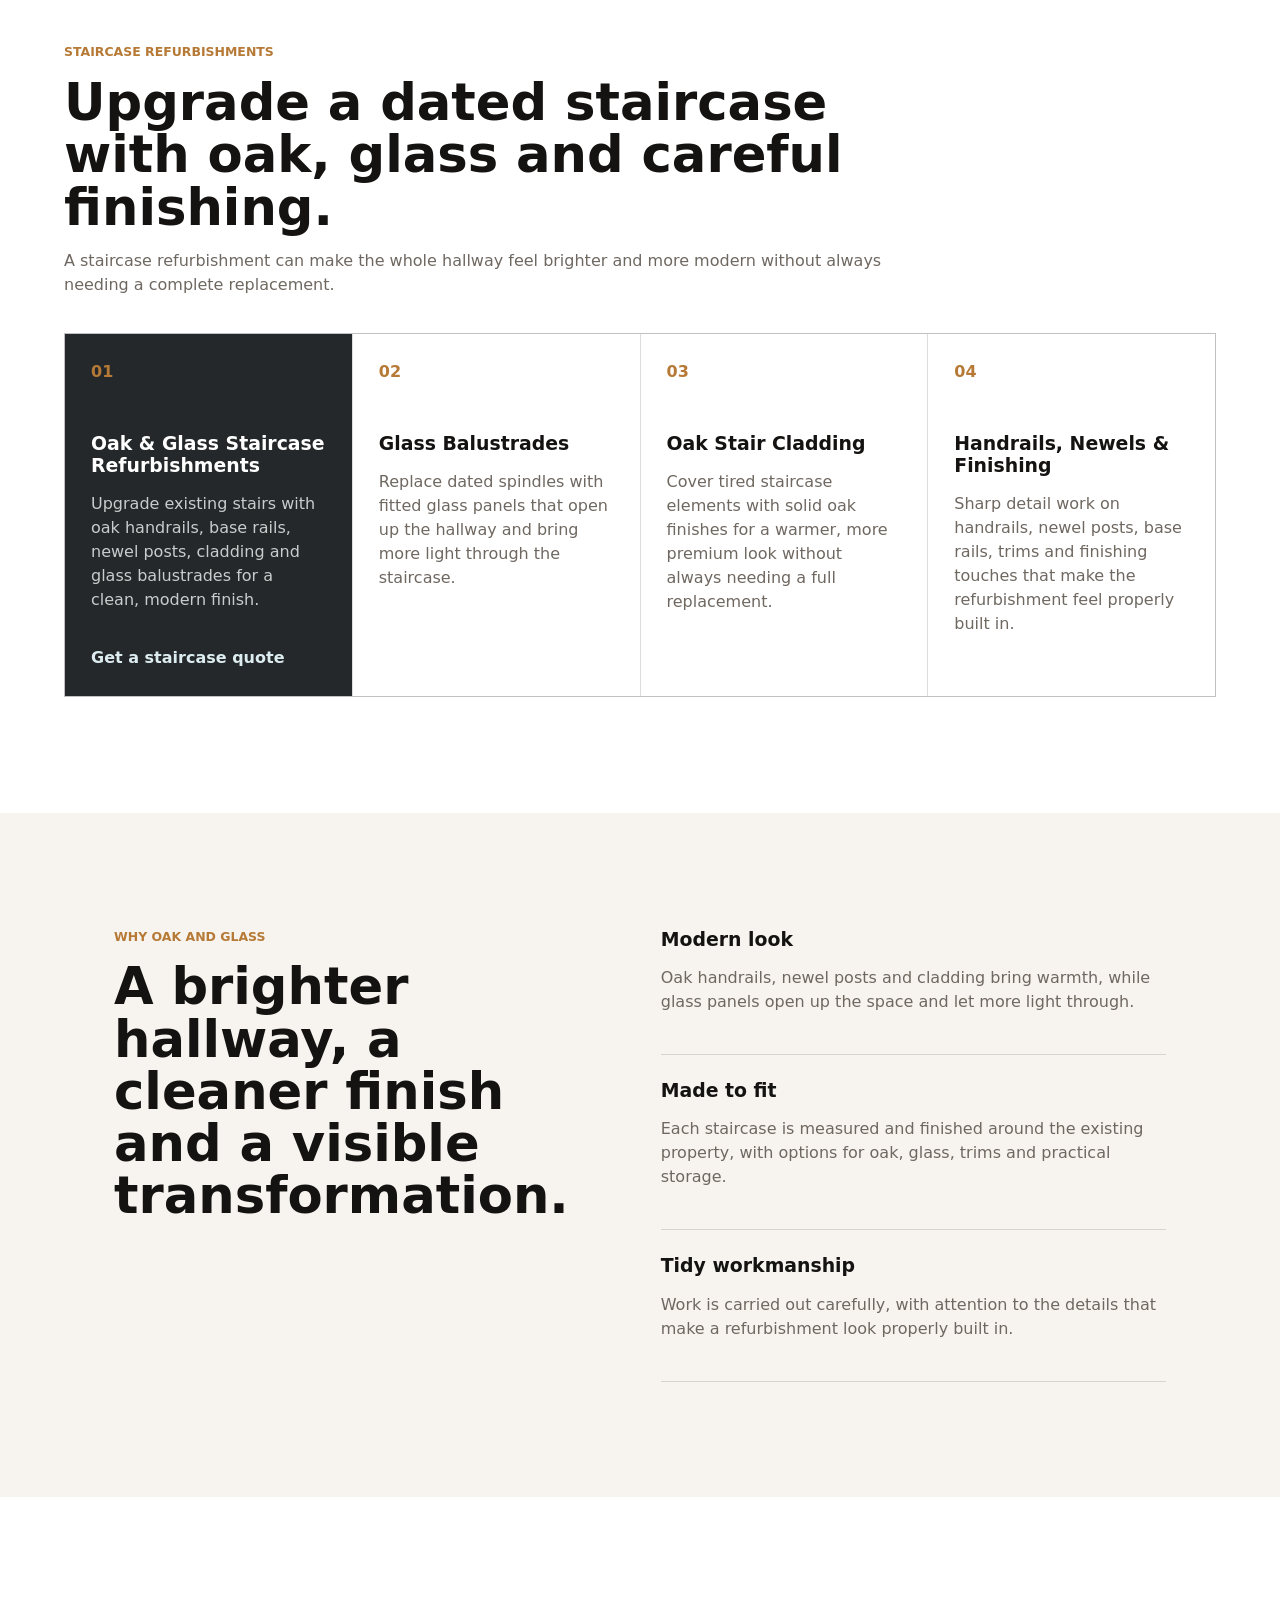
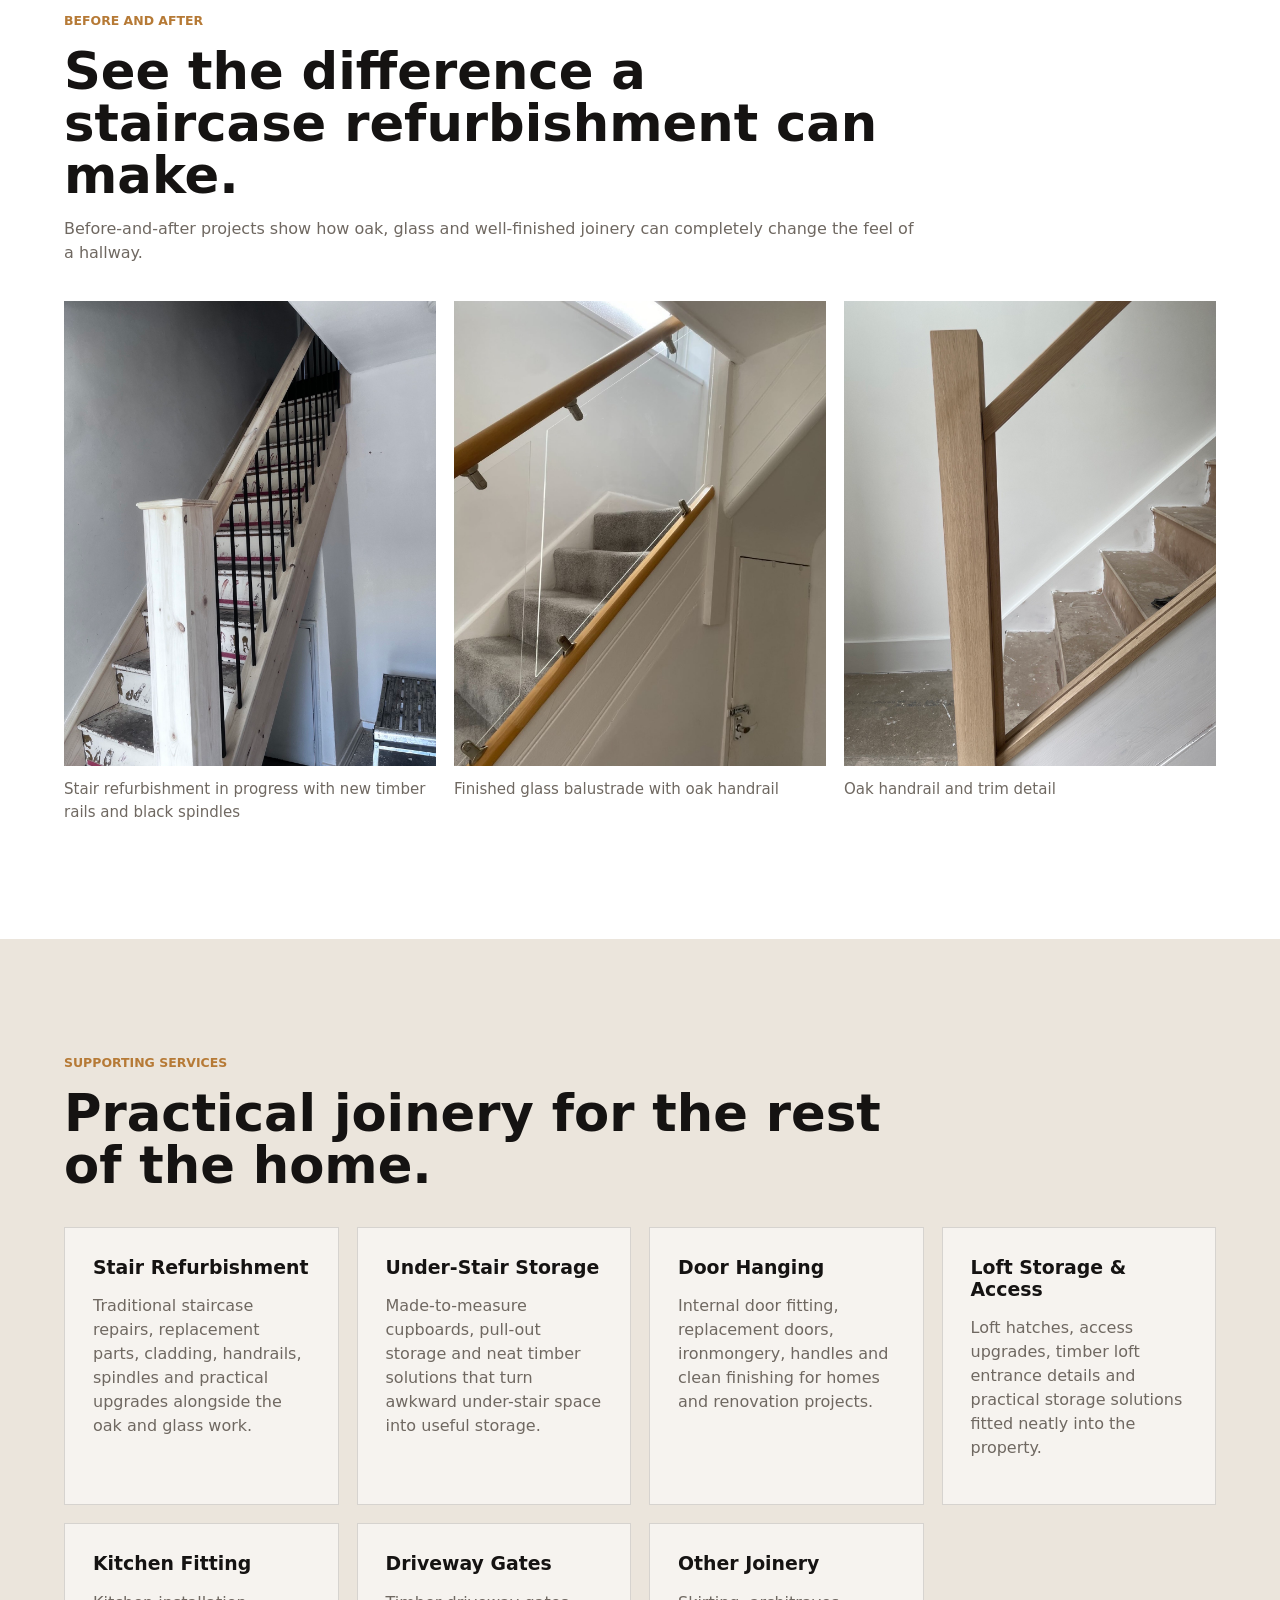
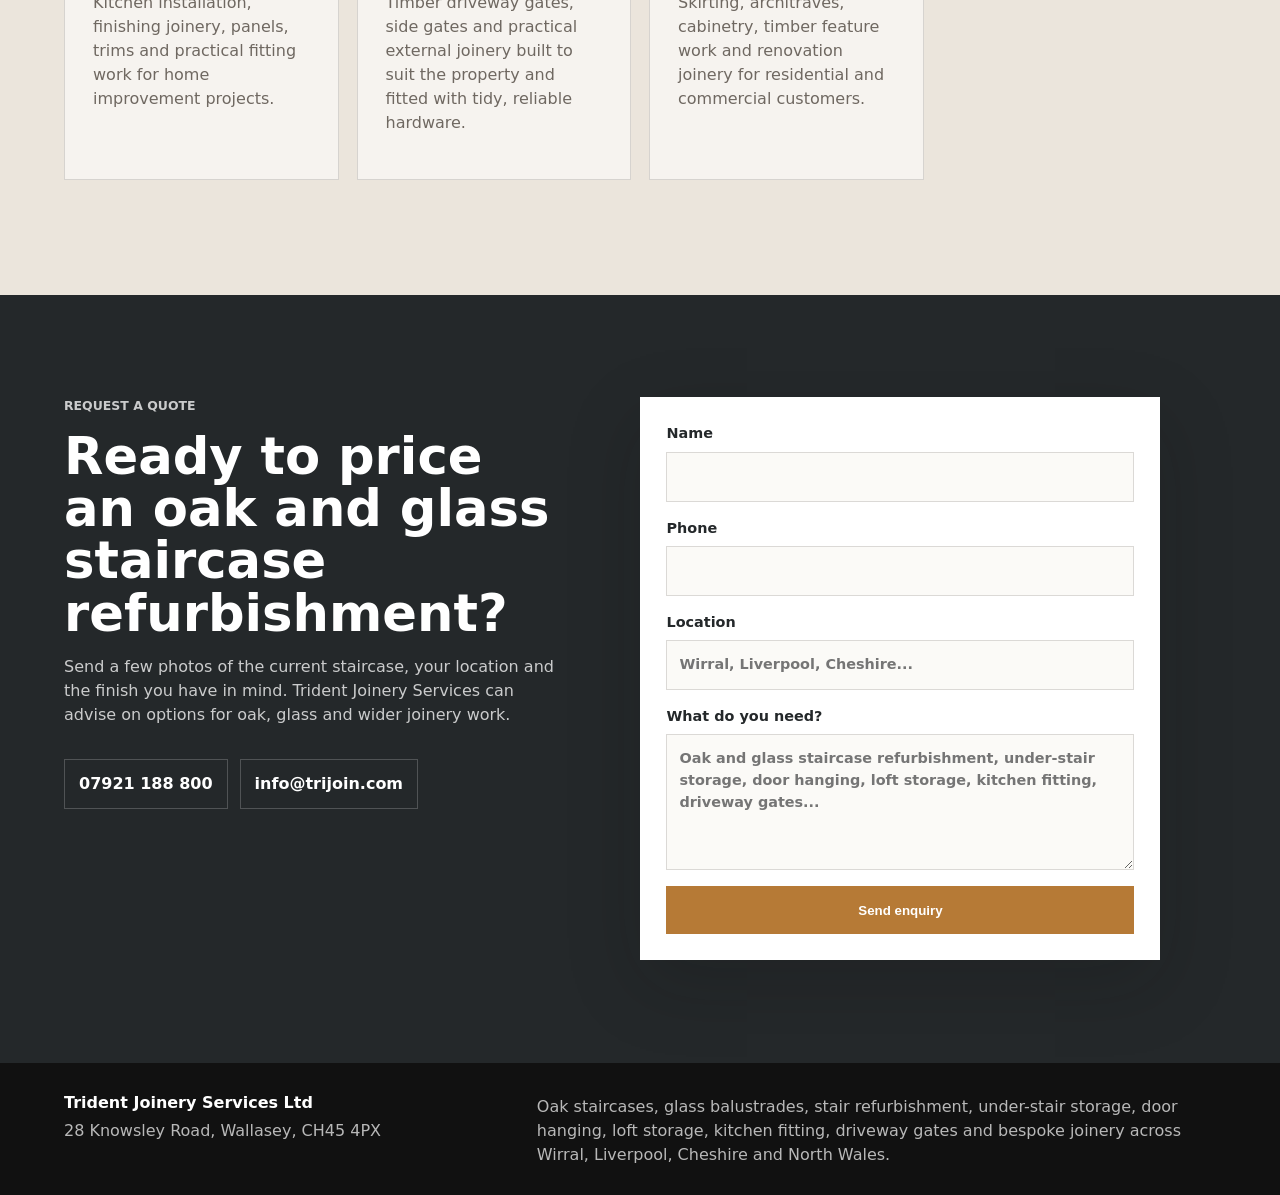
==== commit ebe8b9cc: "Add files via upload" ====
--- a/index.html
+++ b/index.html
@@ -145,15 +145,15 @@
         </div>
         <div class="gallery-grid">
           <figure>
-            <img src="assets/gallery/stair-refurb-before.jpg" alt="Staircase refurbishment in progress with new timber handrail, newel post and black spindles">
+            <img src="gallery/stair-refurb-before.jpg" alt="Staircase refurbishment in progress with new timber handrail, newel post and black spindles">
             <figcaption>Stair refurbishment in progress with new timber rails and black spindles</figcaption>
           </figure>
           <figure>
-            <img src="assets/gallery/glass-balustrade-finished.jpg" alt="Finished staircase with glass balustrade panels and oak handrail">
+            <img src="gallery/glass-balustrade-finished.jpg" alt="Finished staircase with glass balustrade panels and oak handrail">
             <figcaption>Finished glass balustrade with oak handrail</figcaption>
           </figure>
           <figure>
-            <img src="assets/gallery/oak-handrail-detail.jpg" alt="Oak handrail and staircase trim detail during refurbishment">
+            <img src="gallery/oak-handrail-detail.jpg" alt="Oak handrail and staircase trim detail during refurbishment">
             <figcaption>Oak handrail and trim detail</figcaption>
           </figure>
         </div>
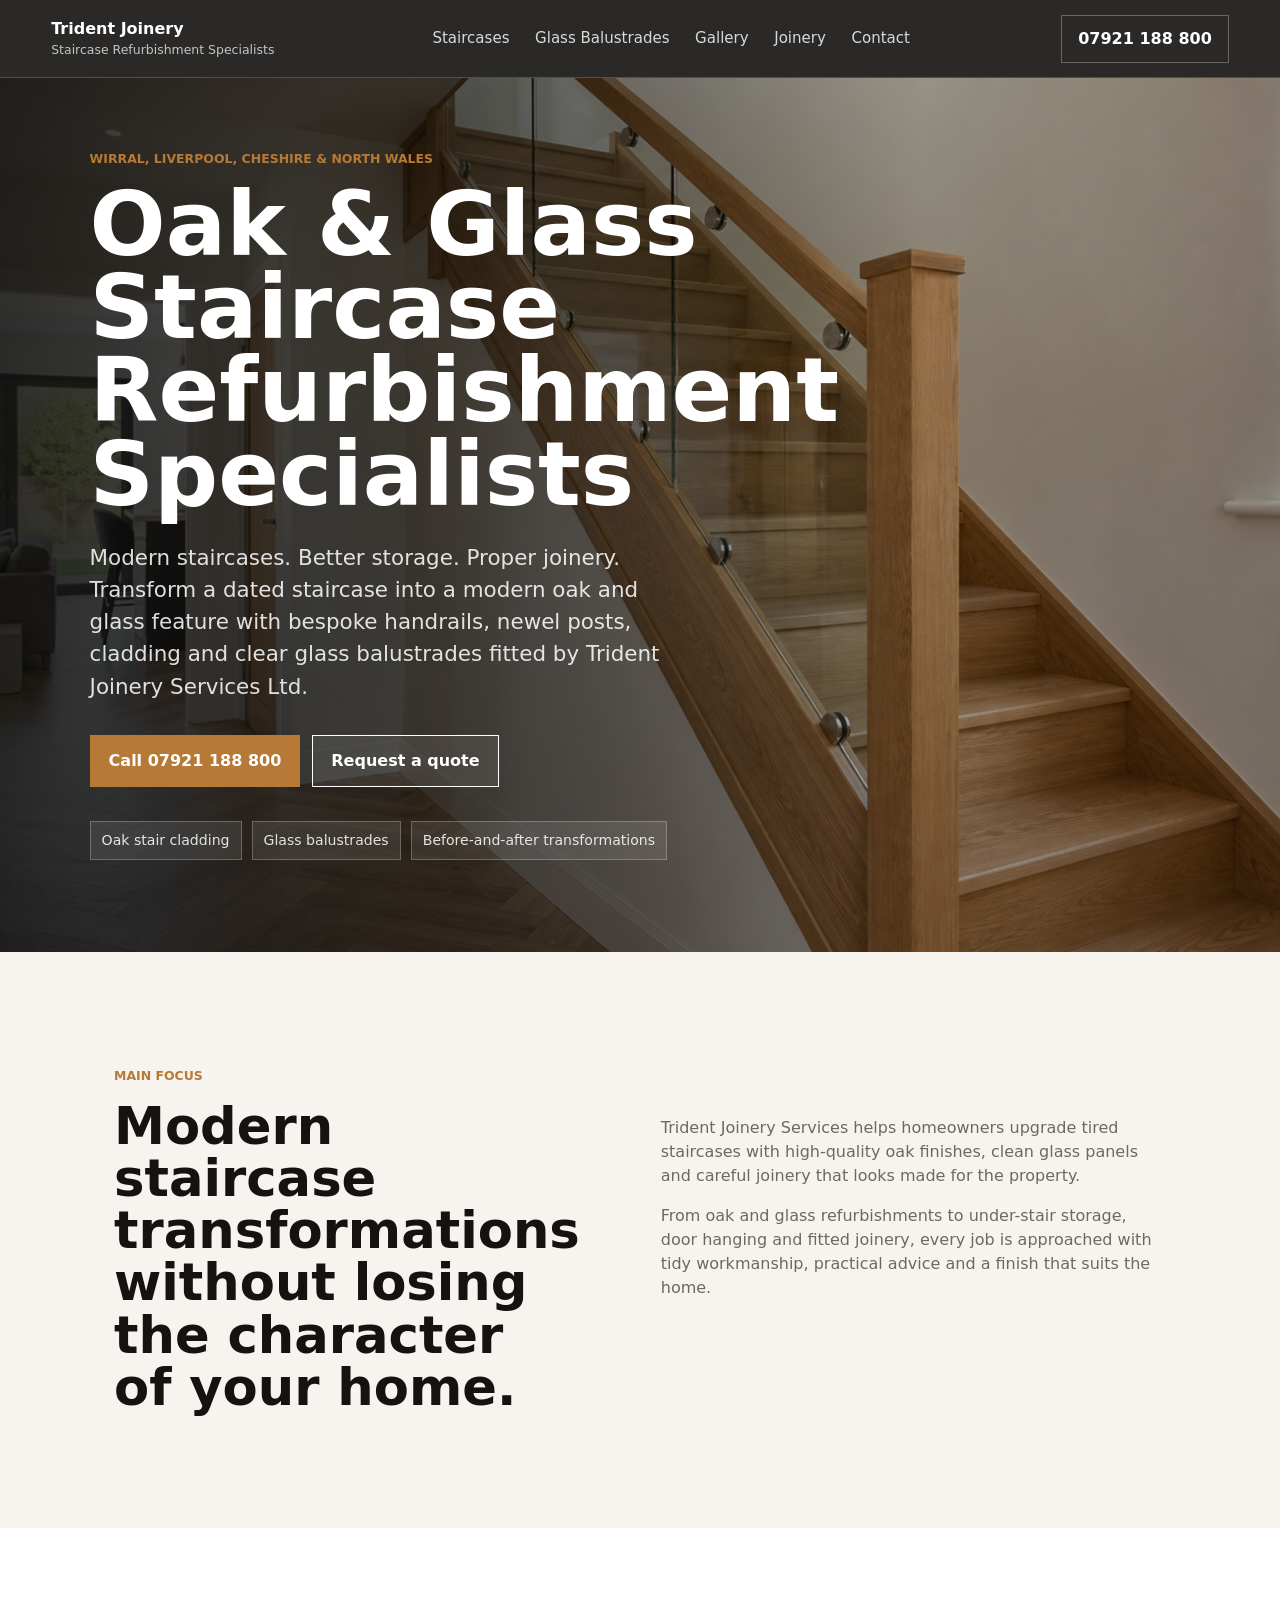
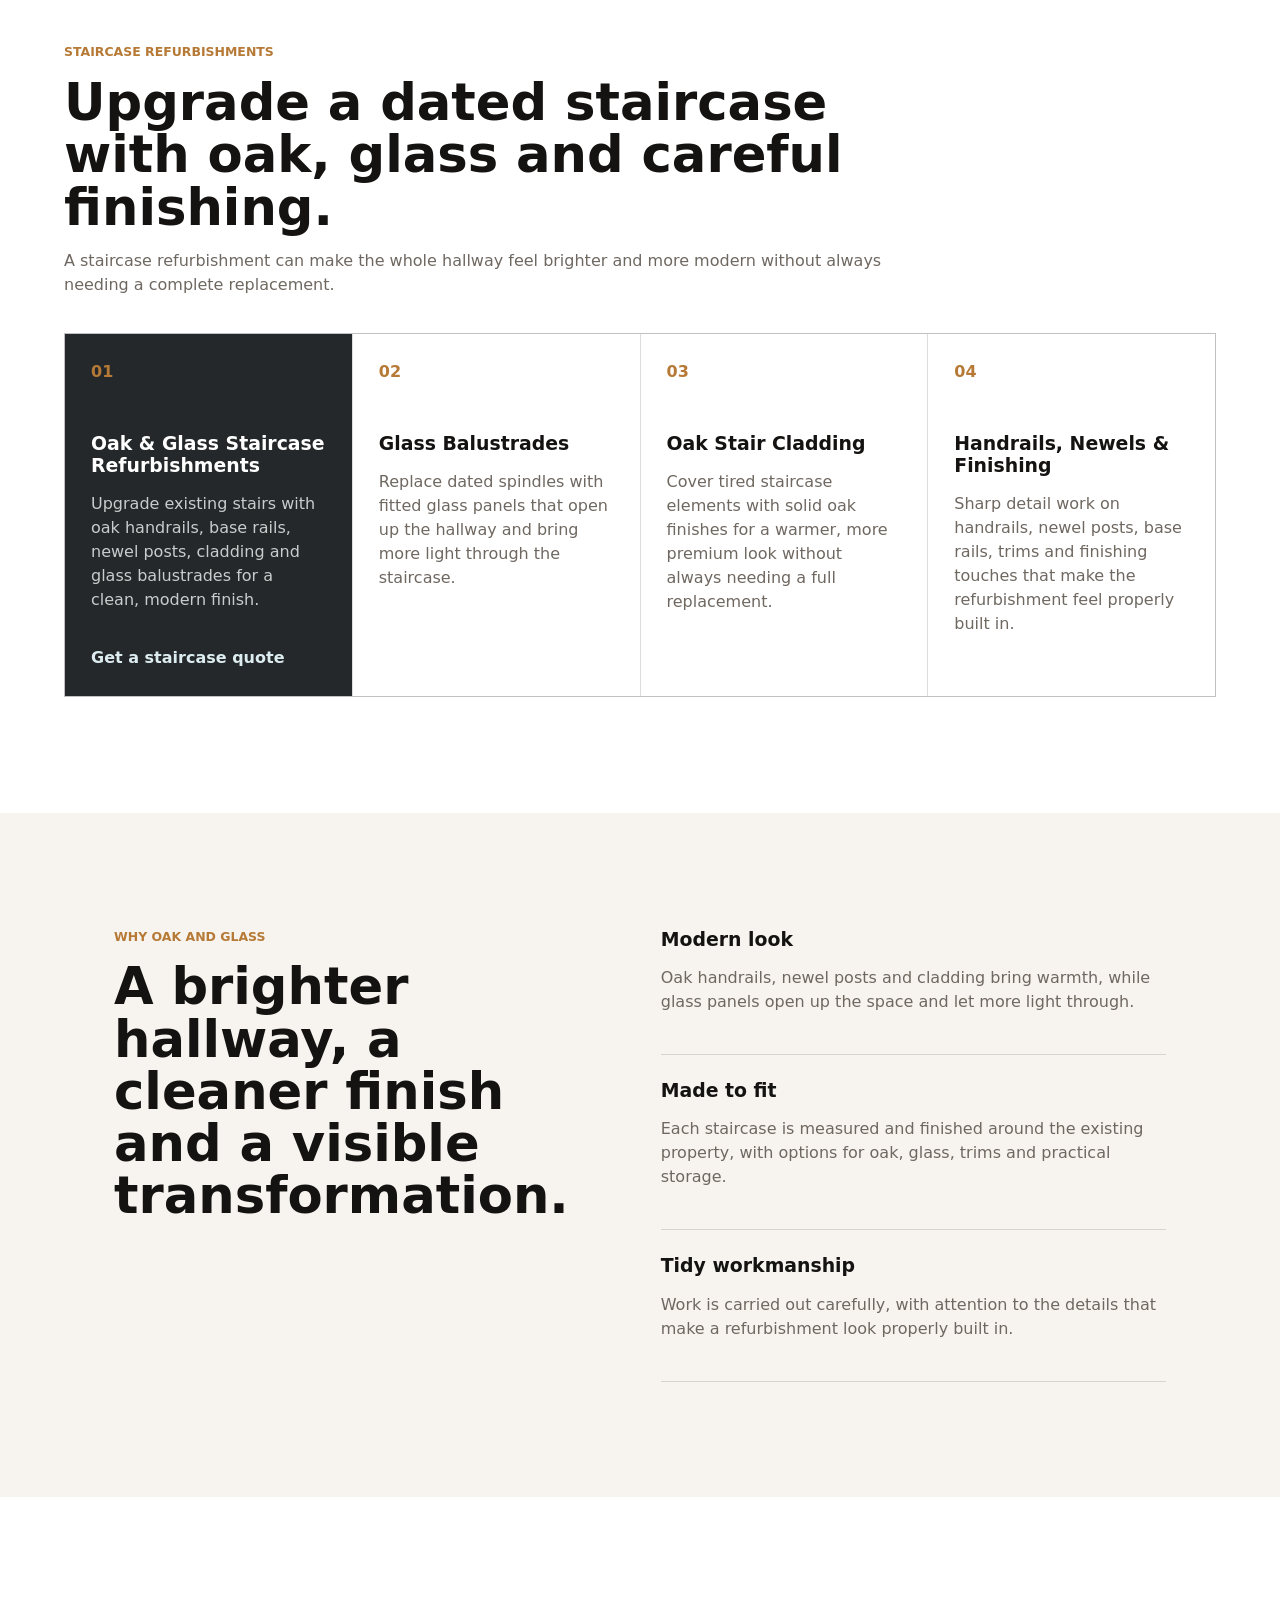
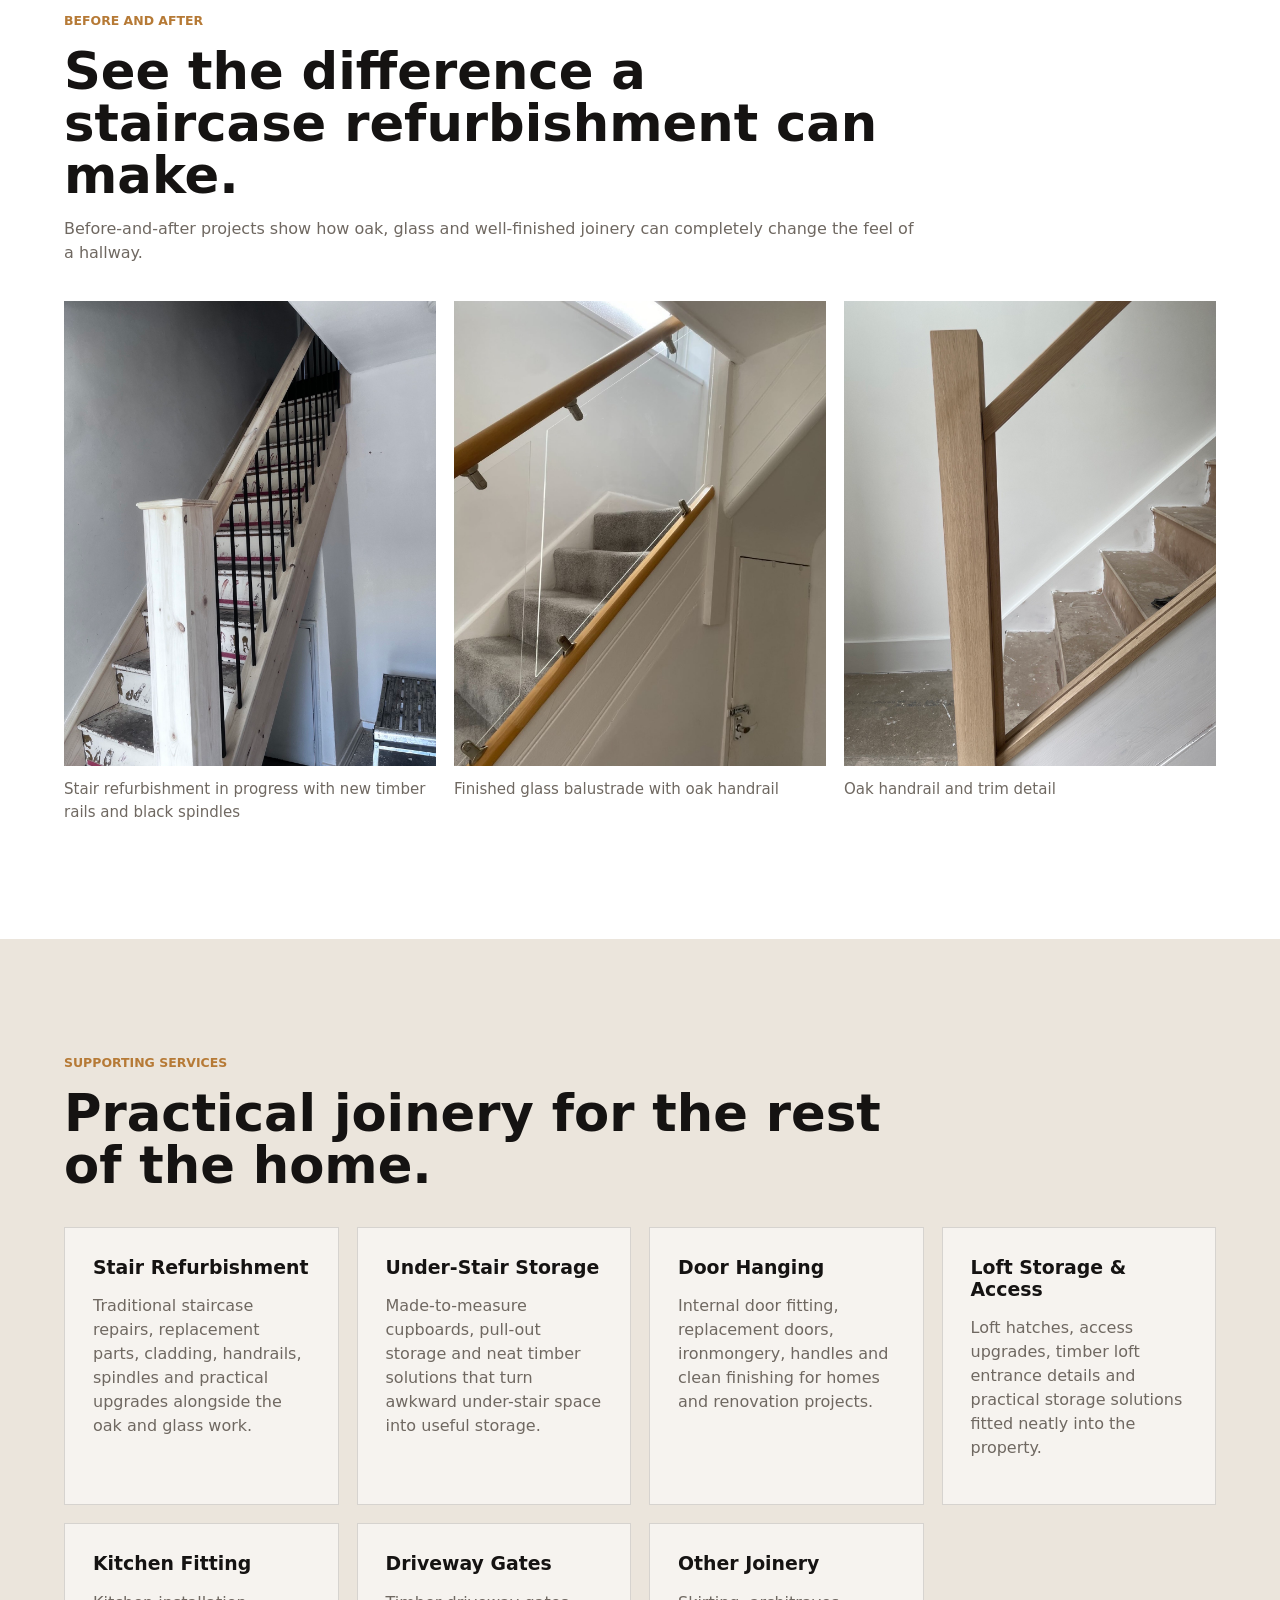
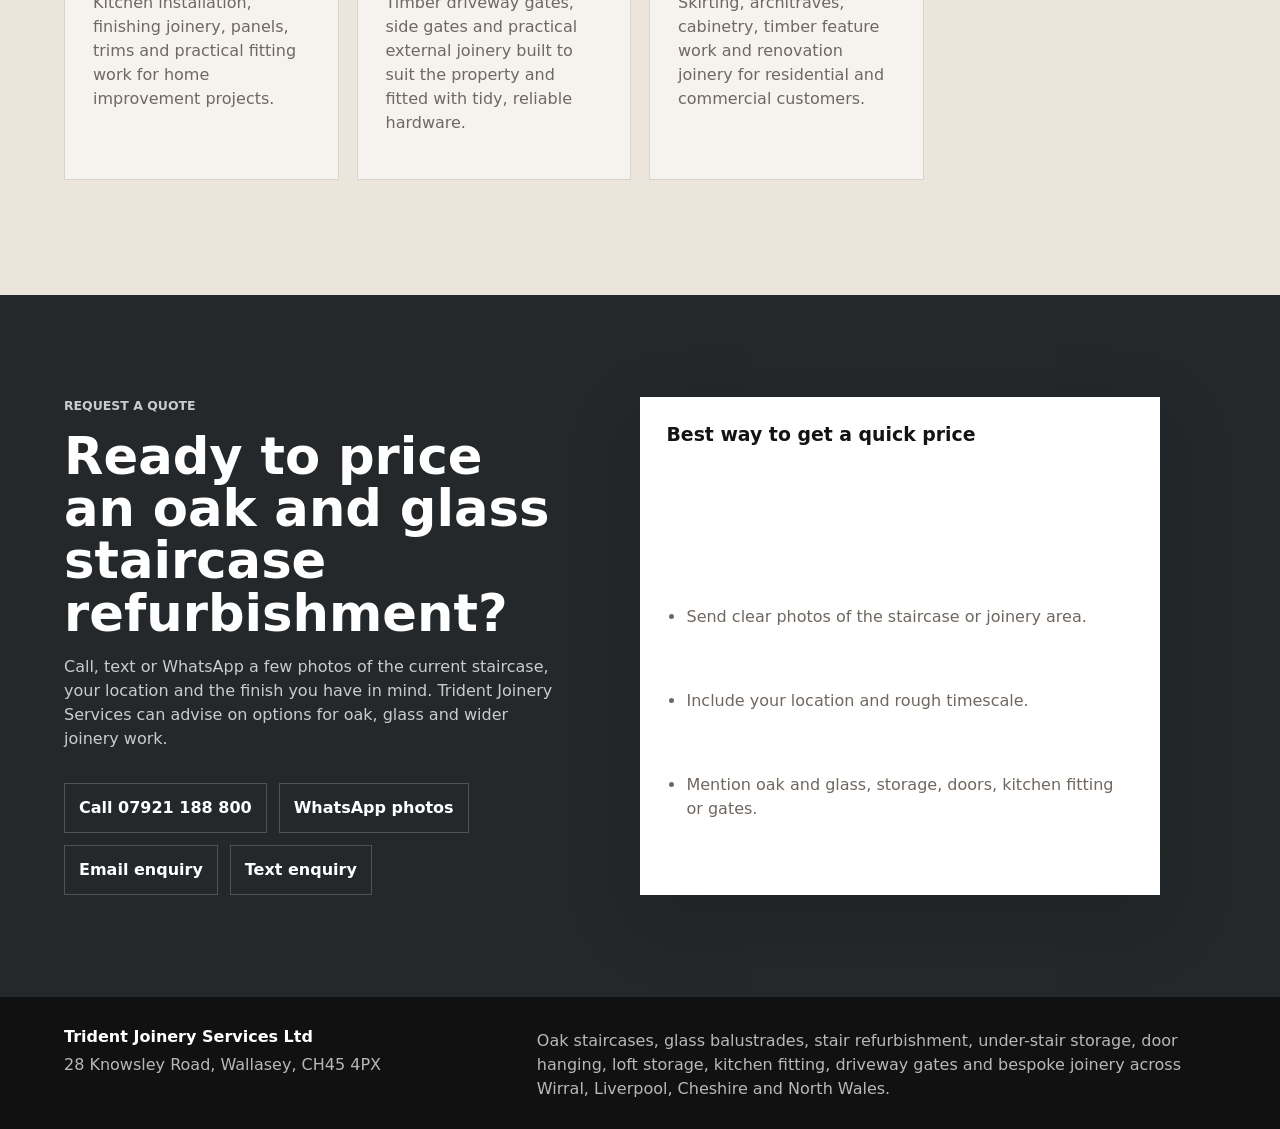
==== commit d506a7f6: "Add files via upload" ====
--- a/index.html
+++ b/index.html
@@ -200,31 +200,22 @@
         <div class="contact-copy">
           <p class="section-kicker">Request a quote</p>
           <h2>Ready to price an oak and glass staircase refurbishment?</h2>
-          <p>Send a few photos of the current staircase, your location and the finish you have in mind. Trident Joinery Services can advise on options for oak, glass and wider joinery work.</p>
+          <p>Call, text or WhatsApp a few photos of the current staircase, your location and the finish you have in mind. Trident Joinery Services can advise on options for oak, glass and wider joinery work.</p>
           <div class="contact-methods">
-            <a href="tel:+447921188800">07921 188 800</a>
-            <a href="mailto:info@trijoin.com">info@trijoin.com</a>
-          </div>
-        </div>
-        <form class="quote-form" action="mailto:info@trijoin.com" method="post" enctype="text/plain">
-          <label>
-            Name
-            <input name="name" autocomplete="name" required>
-          </label>
-          <label>
-            Phone
-            <input name="phone" autocomplete="tel" required>
-          </label>
-          <label>
-            Location
-            <input name="location" placeholder="Wirral, Liverpool, Cheshire...">
-          </label>
-          <label>
-            What do you need?
-            <textarea name="message" rows="5" placeholder="Oak and glass staircase refurbishment, under-stair storage, door hanging, loft storage, kitchen fitting, driveway gates..."></textarea>
-          </label>
-          <button class="button primary" type="submit">Send enquiry</button>
-        </form>
+            <a href="tel:+447921188800">Call 07921 188 800</a>
+            <a href="https://wa.me/447921188800">WhatsApp photos</a>
+            <a href="mailto:lienreklaw@mac.com?subject=Trident%20Joinery%20enquiry">Email enquiry</a>
+            <a href="sms:+447921188800">Text enquiry</a>
+          </div>
+        </div>
+        <div class="quote-card">
+          <h3>Best way to get a quick price</h3>
+          <ul>
+            <li>Send clear photos of the staircase or joinery area.</li>
+            <li>Include your location and rough timescale.</li>
+            <li>Mention oak and glass, storage, doors, kitchen fitting or gates.</li>
+          </ul>
+        </div>
       </section>
     </main>
 
--- a/styles.css
+++ b/styles.css
@@ -393,7 +393,7 @@
   font-weight: 800;
 }
 
-.quote-form {
+.quote-card {
   display: grid;
   gap: 16px;
   padding: 26px;
@@ -402,31 +402,12 @@
   box-shadow: var(--shadow);
 }
 
-label {
-  display: grid;
-  gap: 7px;
-  color: var(--charcoal);
-  font-size: 0.9rem;
-  font-weight: 800;
-}
-
-input,
-textarea {
-  width: 100%;
-  border: 1px solid var(--line);
-  padding: 13px 12px;
-  color: var(--ink);
-  background: #fbfaf7;
-  font: inherit;
-}
-
-textarea {
-  resize: vertical;
-}
-
-.quote-form .button {
-  width: 100%;
-  cursor: pointer;
+.quote-card ul {
+  display: grid;
+  gap: 12px;
+  margin: 0;
+  padding-left: 20px;
+  color: var(--muted);
 }
 
 .footer {
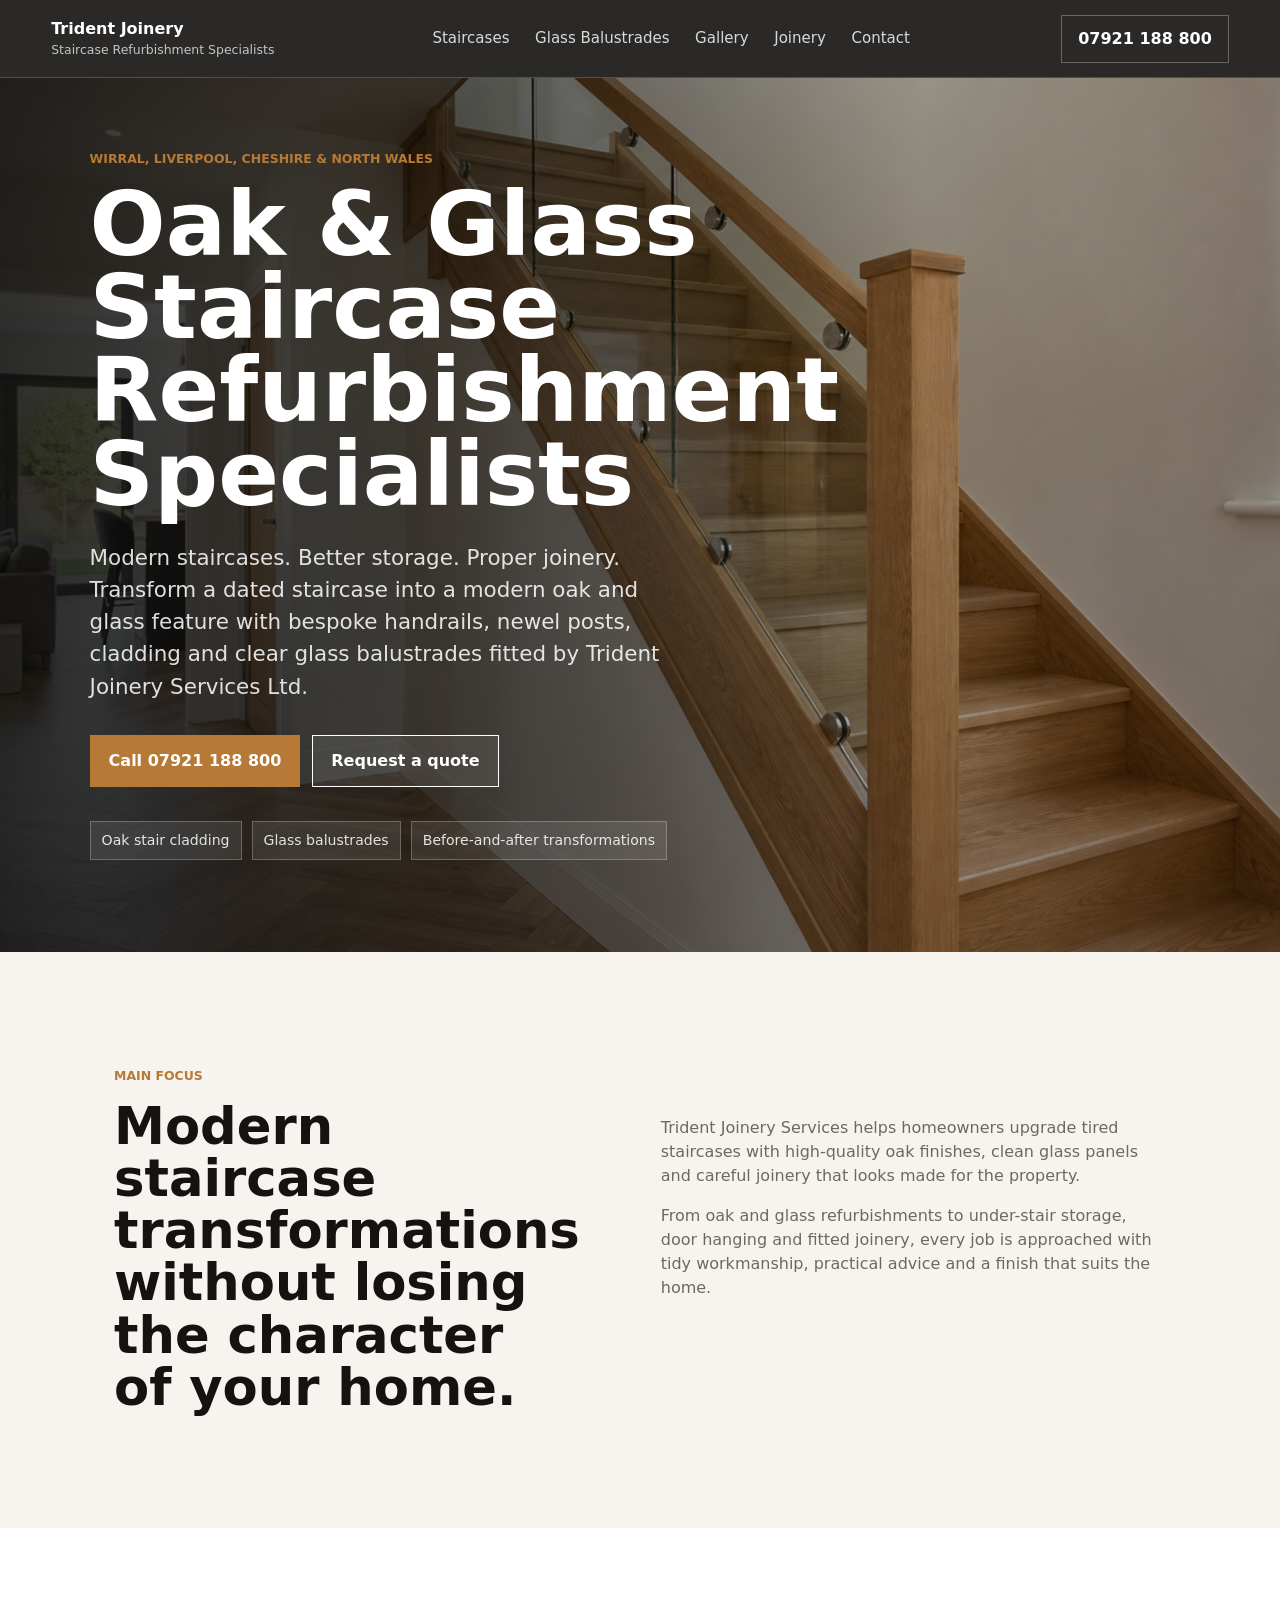
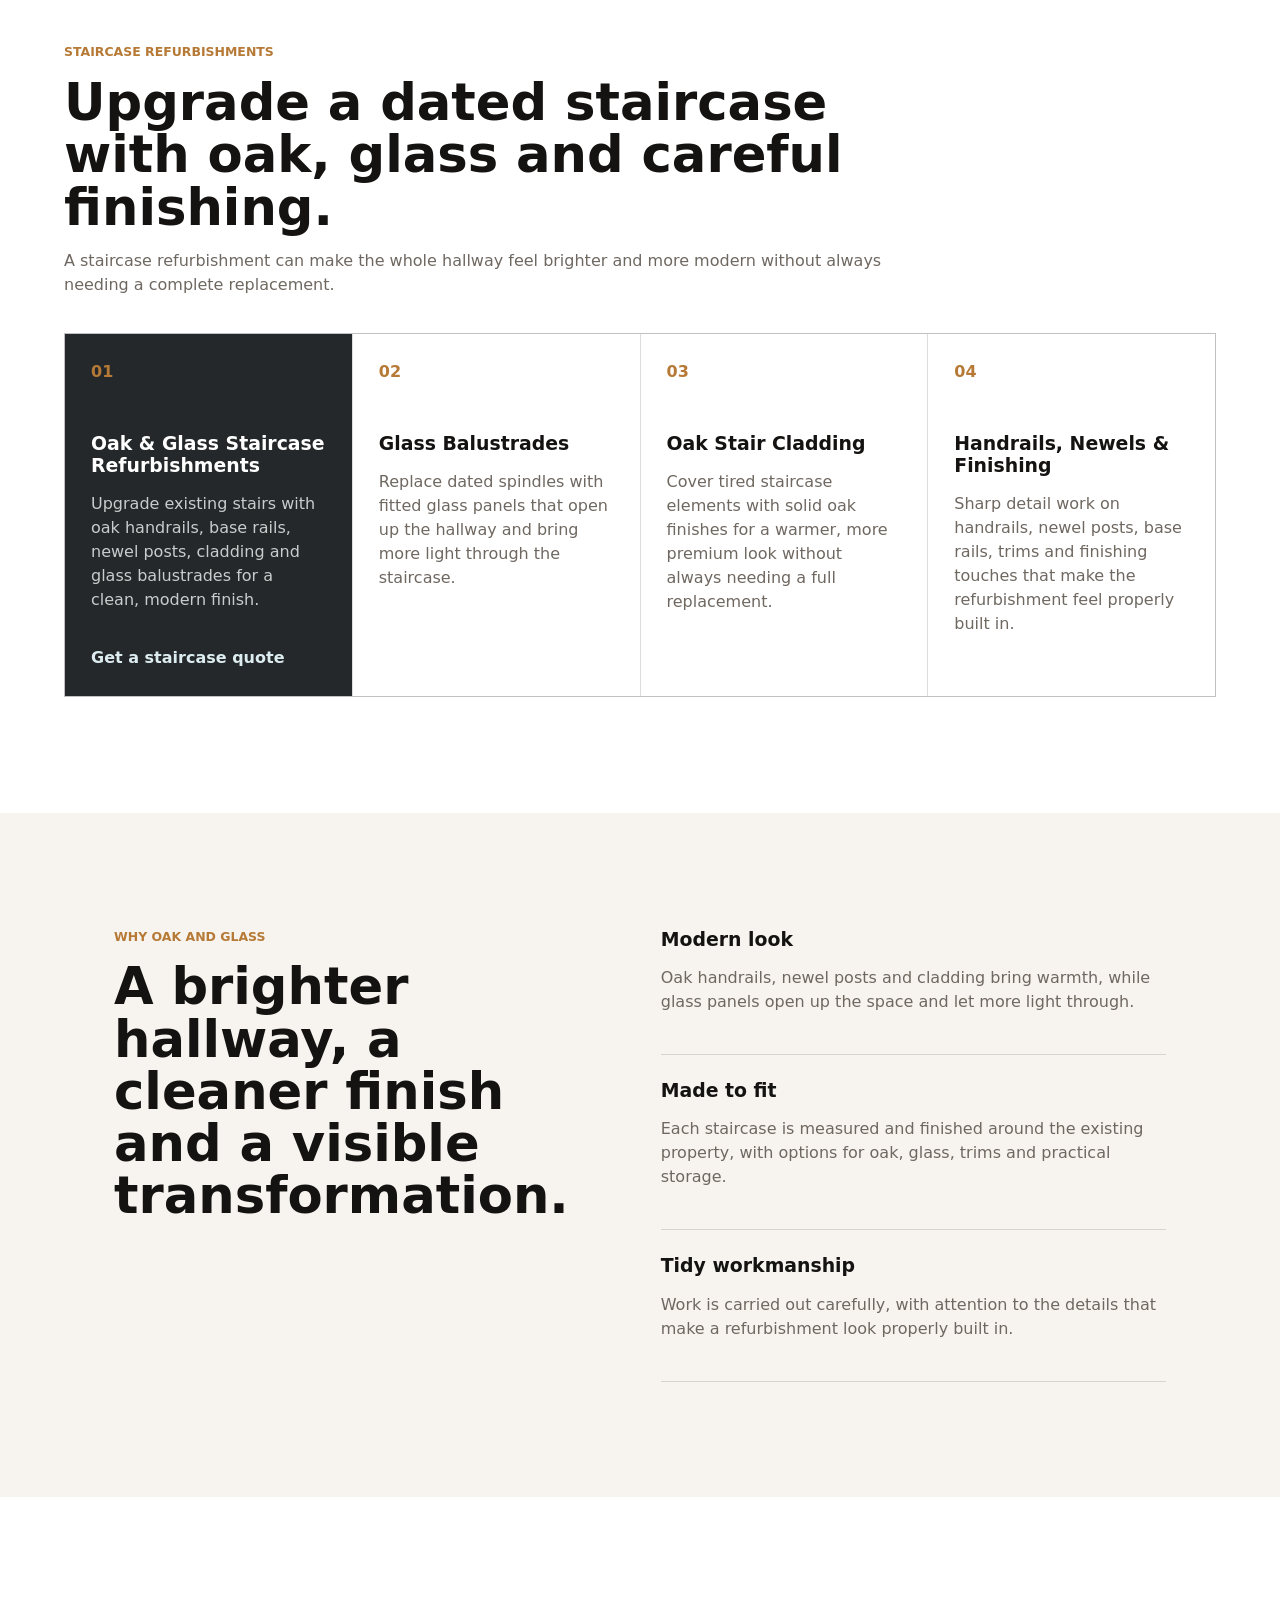
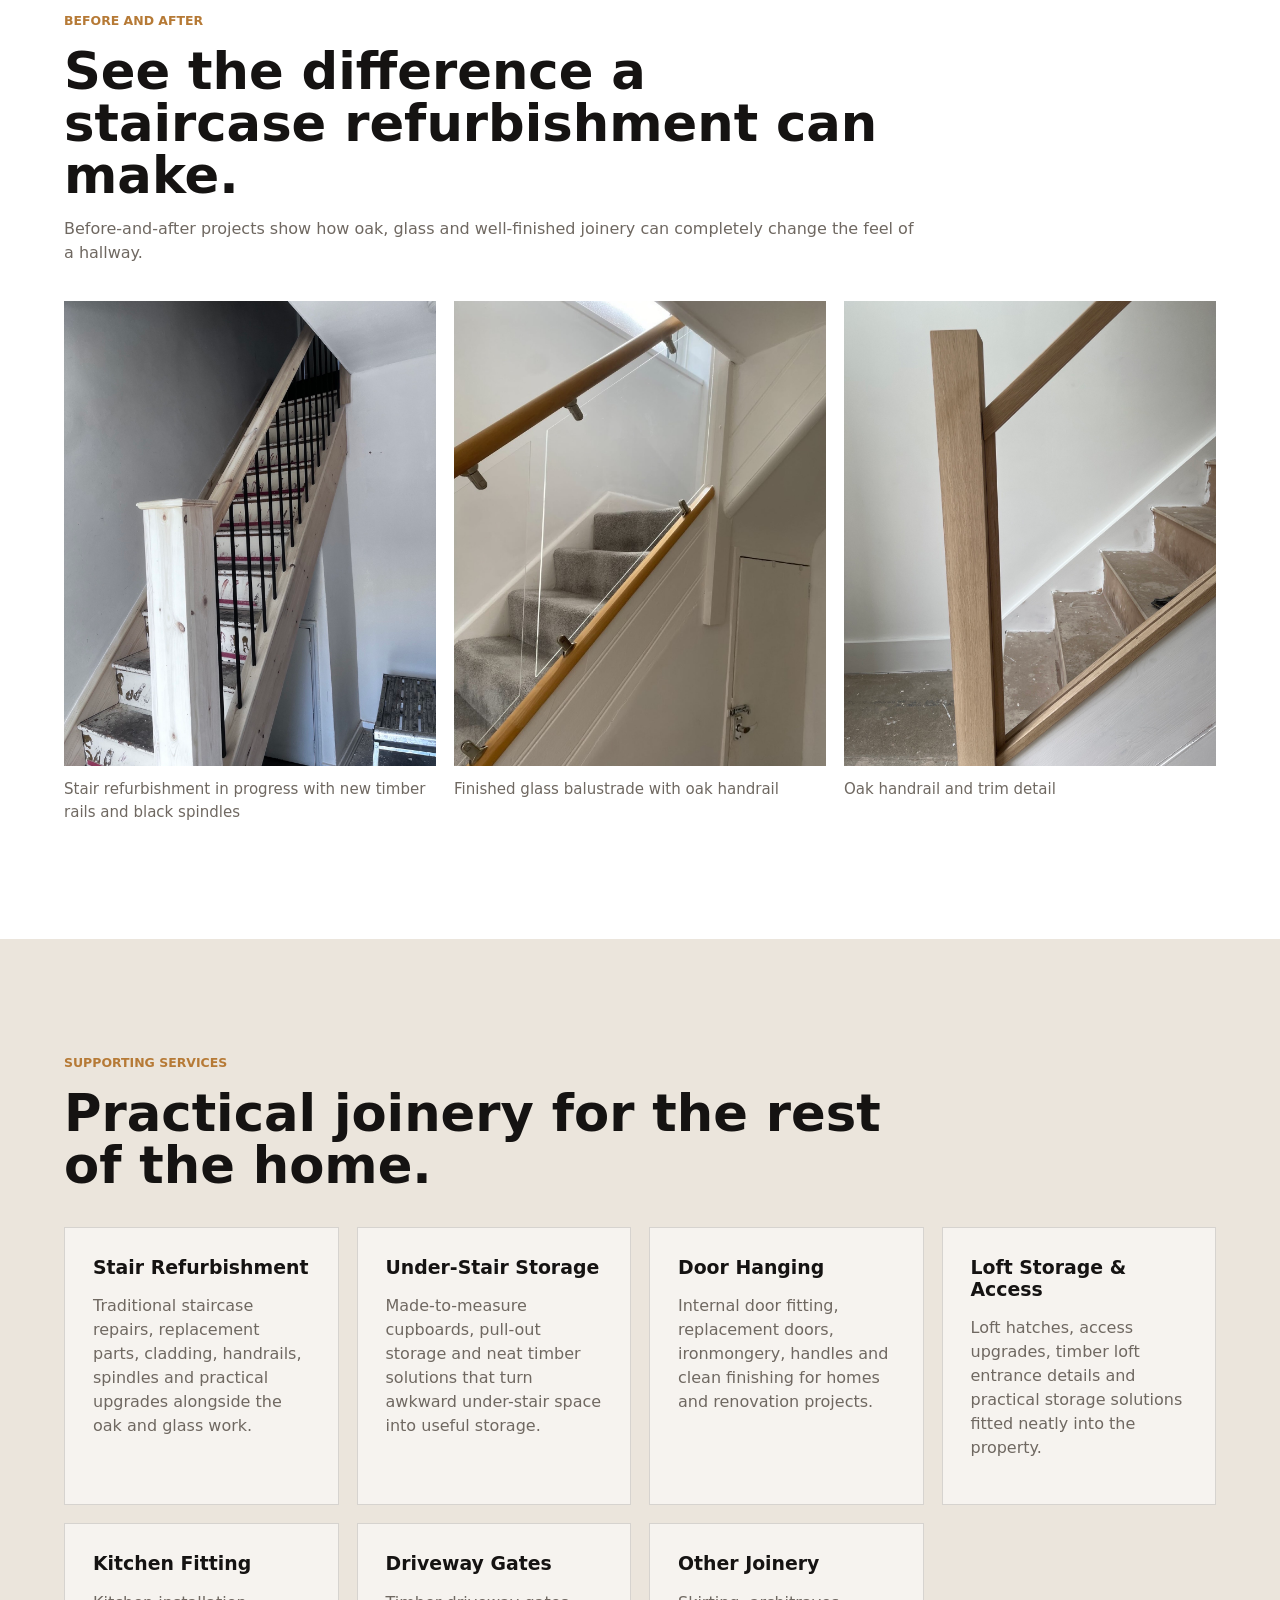
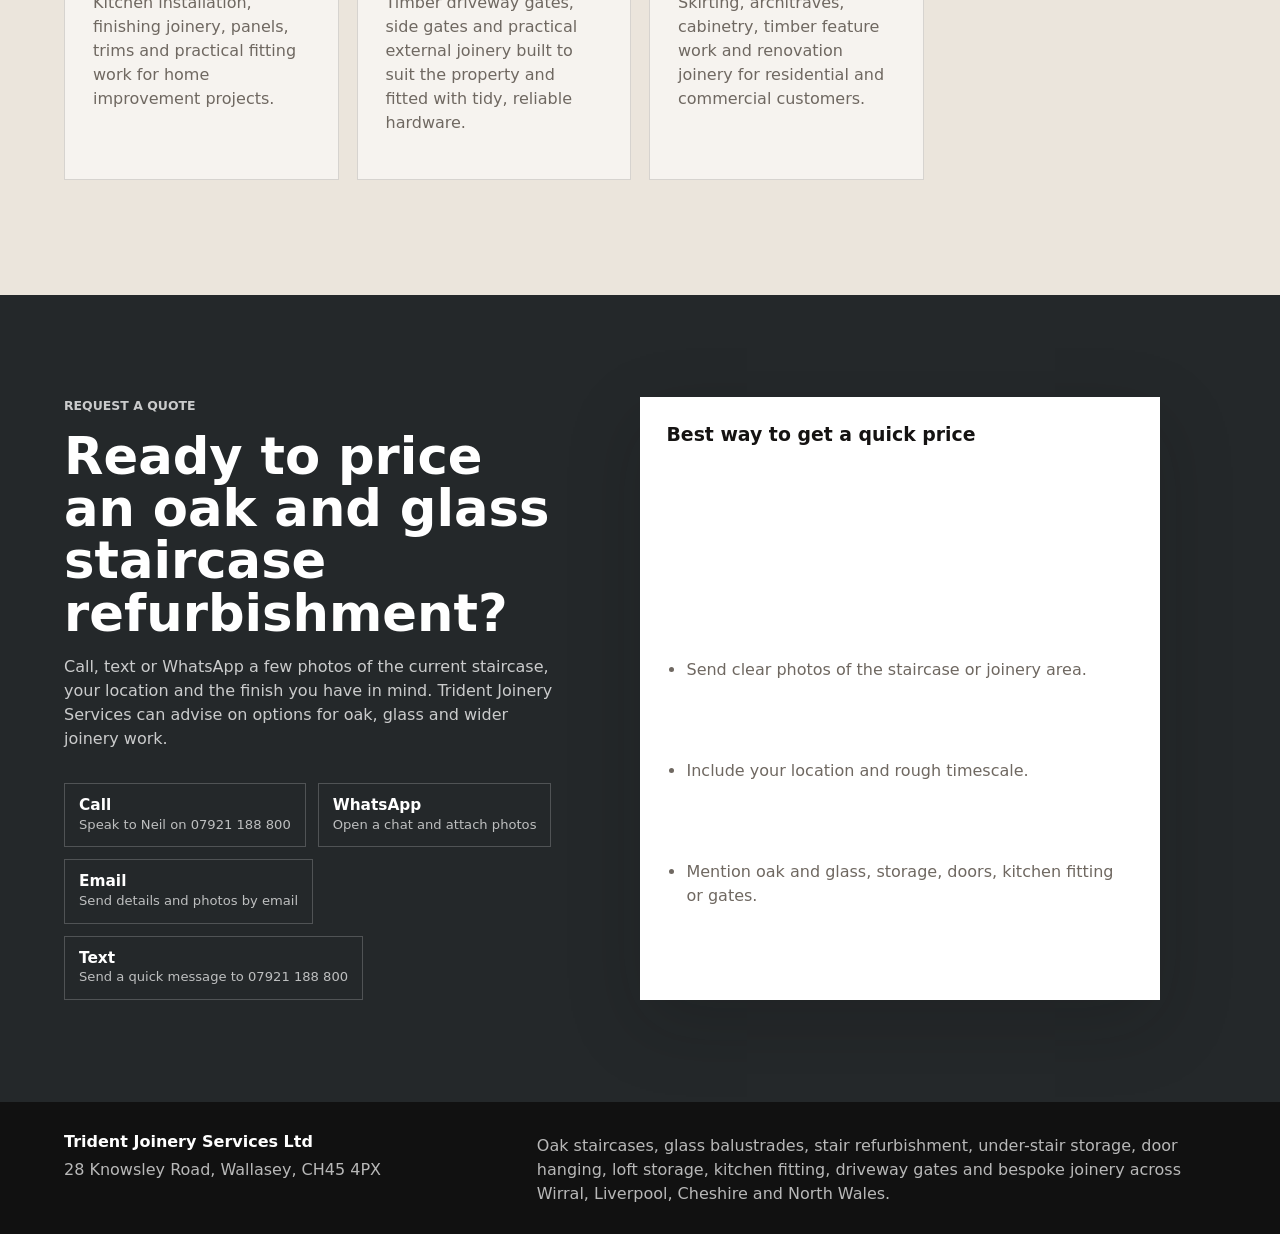
==== commit a6f49546: "Add files via upload" ====
--- a/index.html
+++ b/index.html
@@ -202,10 +202,22 @@
           <h2>Ready to price an oak and glass staircase refurbishment?</h2>
           <p>Call, text or WhatsApp a few photos of the current staircase, your location and the finish you have in mind. Trident Joinery Services can advise on options for oak, glass and wider joinery work.</p>
           <div class="contact-methods">
-            <a href="tel:+447921188800">Call 07921 188 800</a>
-            <a href="https://wa.me/447921188800">WhatsApp photos</a>
-            <a href="mailto:lienreklaw@mac.com?subject=Trident%20Joinery%20enquiry">Email enquiry</a>
-            <a href="sms:+447921188800">Text enquiry</a>
+            <a href="tel:+447921188800">
+              <strong>Call</strong>
+              <span>Speak to Neil on 07921 188 800</span>
+            </a>
+            <a href="https://wa.me/447921188800">
+              <strong>WhatsApp</strong>
+              <span>Open a chat and attach photos</span>
+            </a>
+            <a href="mailto:lienreklaw@mac.com?subject=Trident%20Joinery%20enquiry">
+              <strong>Email</strong>
+              <span>Send details and photos by email</span>
+            </a>
+            <a href="sms:+447921188800">
+              <strong>Text</strong>
+              <span>Send a quick message to 07921 188 800</span>
+            </a>
           </div>
         </div>
         <div class="quote-card">
--- a/styles.css
+++ b/styles.css
@@ -387,10 +387,23 @@
 }
 
 .contact-methods a {
-  padding: 12px 14px;
+  display: grid;
+  gap: 3px;
+  min-width: 190px;
+  padding: 13px 14px;
   border: 1px solid rgba(255, 255, 255, 0.2);
   color: var(--white);
-  font-weight: 800;
+}
+
+.contact-methods strong {
+  font-size: 0.96rem;
+  line-height: 1.1;
+}
+
+.contact-methods span {
+  color: rgba(255, 255, 255, 0.7);
+  font-size: 0.82rem;
+  line-height: 1.25;
 }
 
 .quote-card {
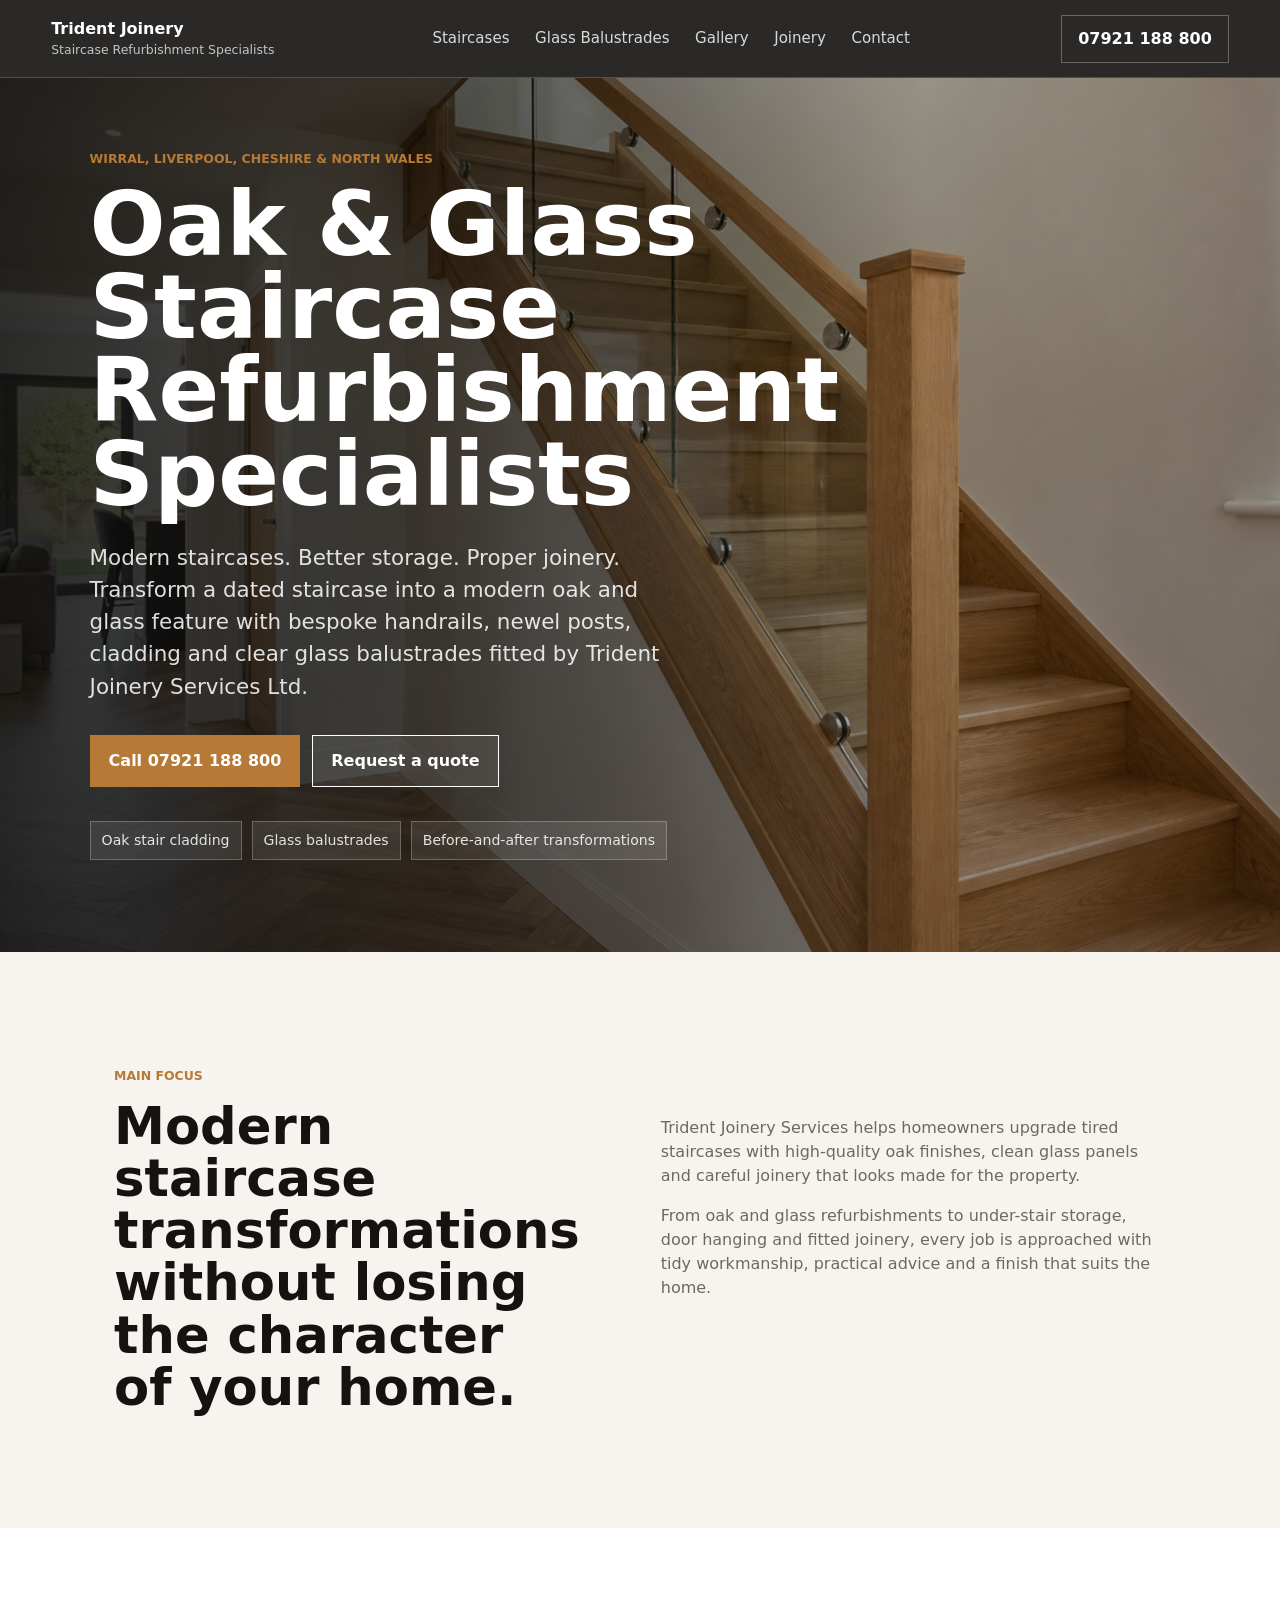
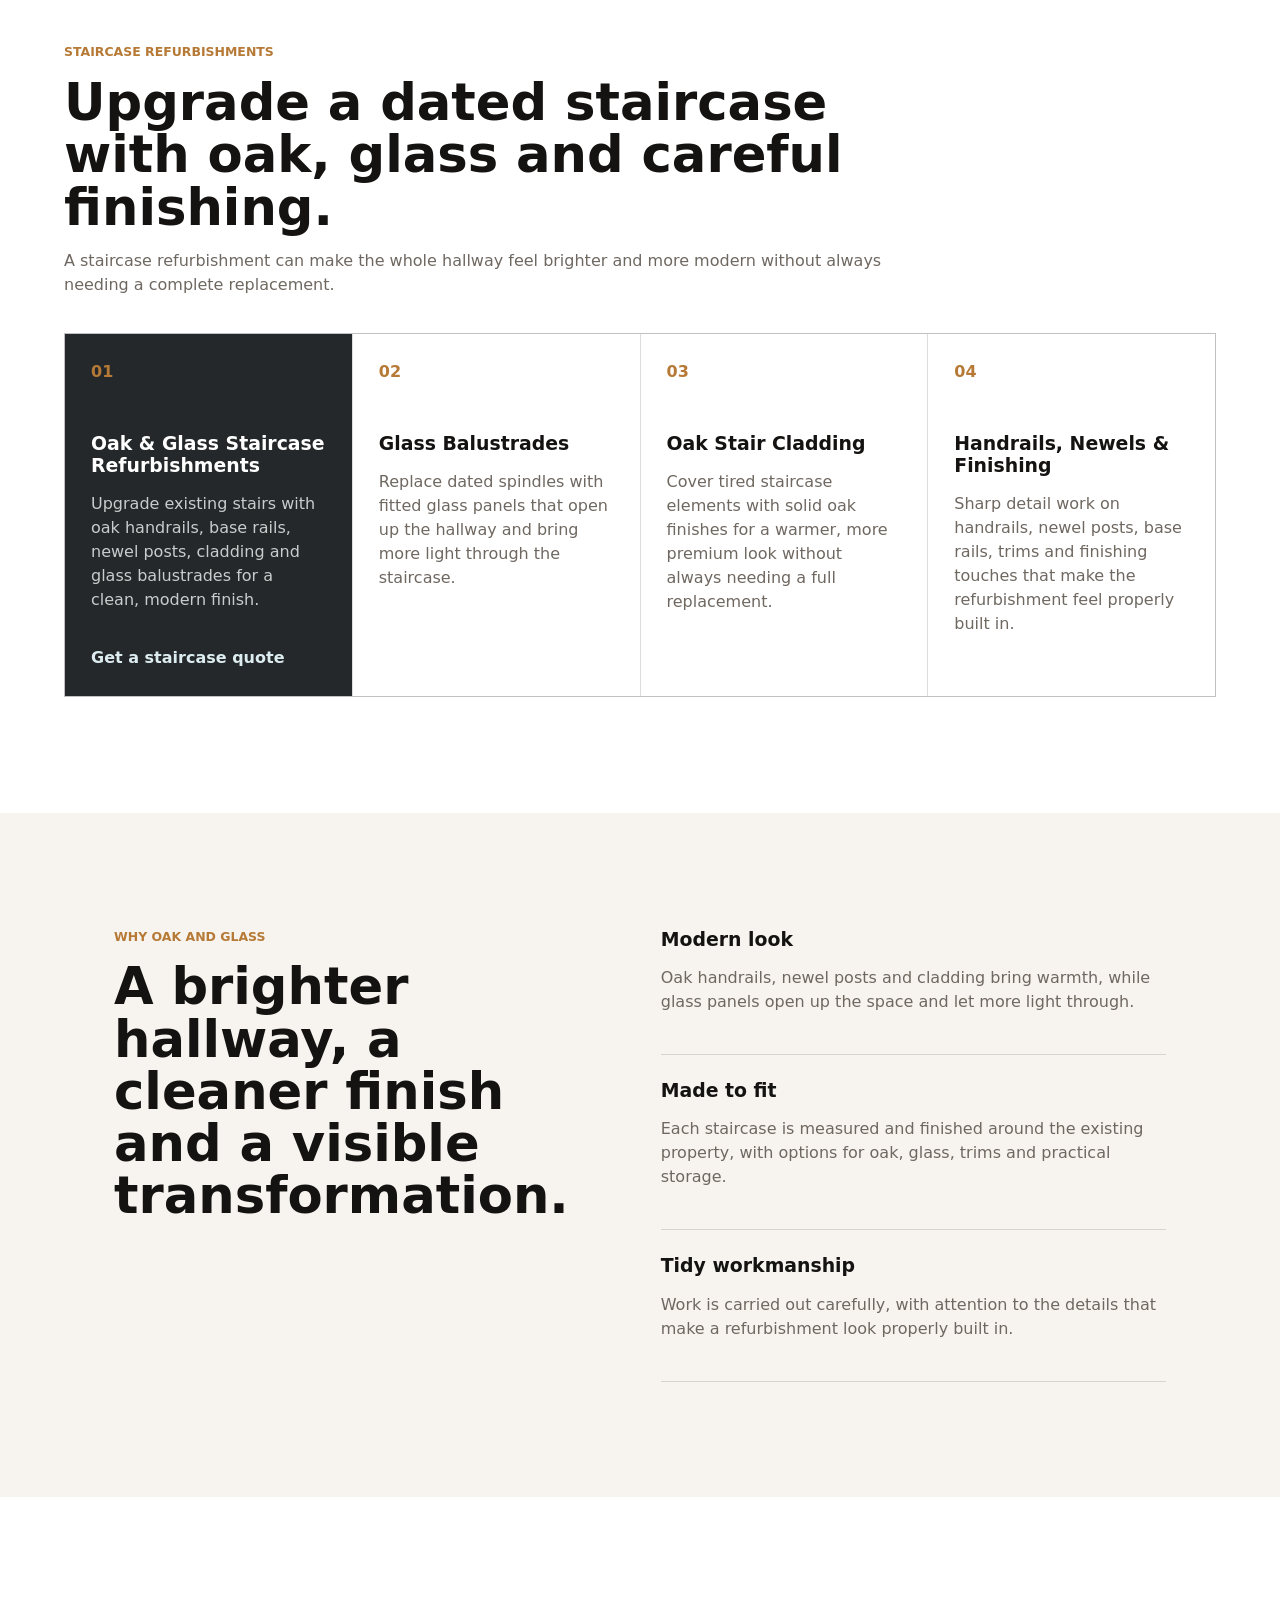
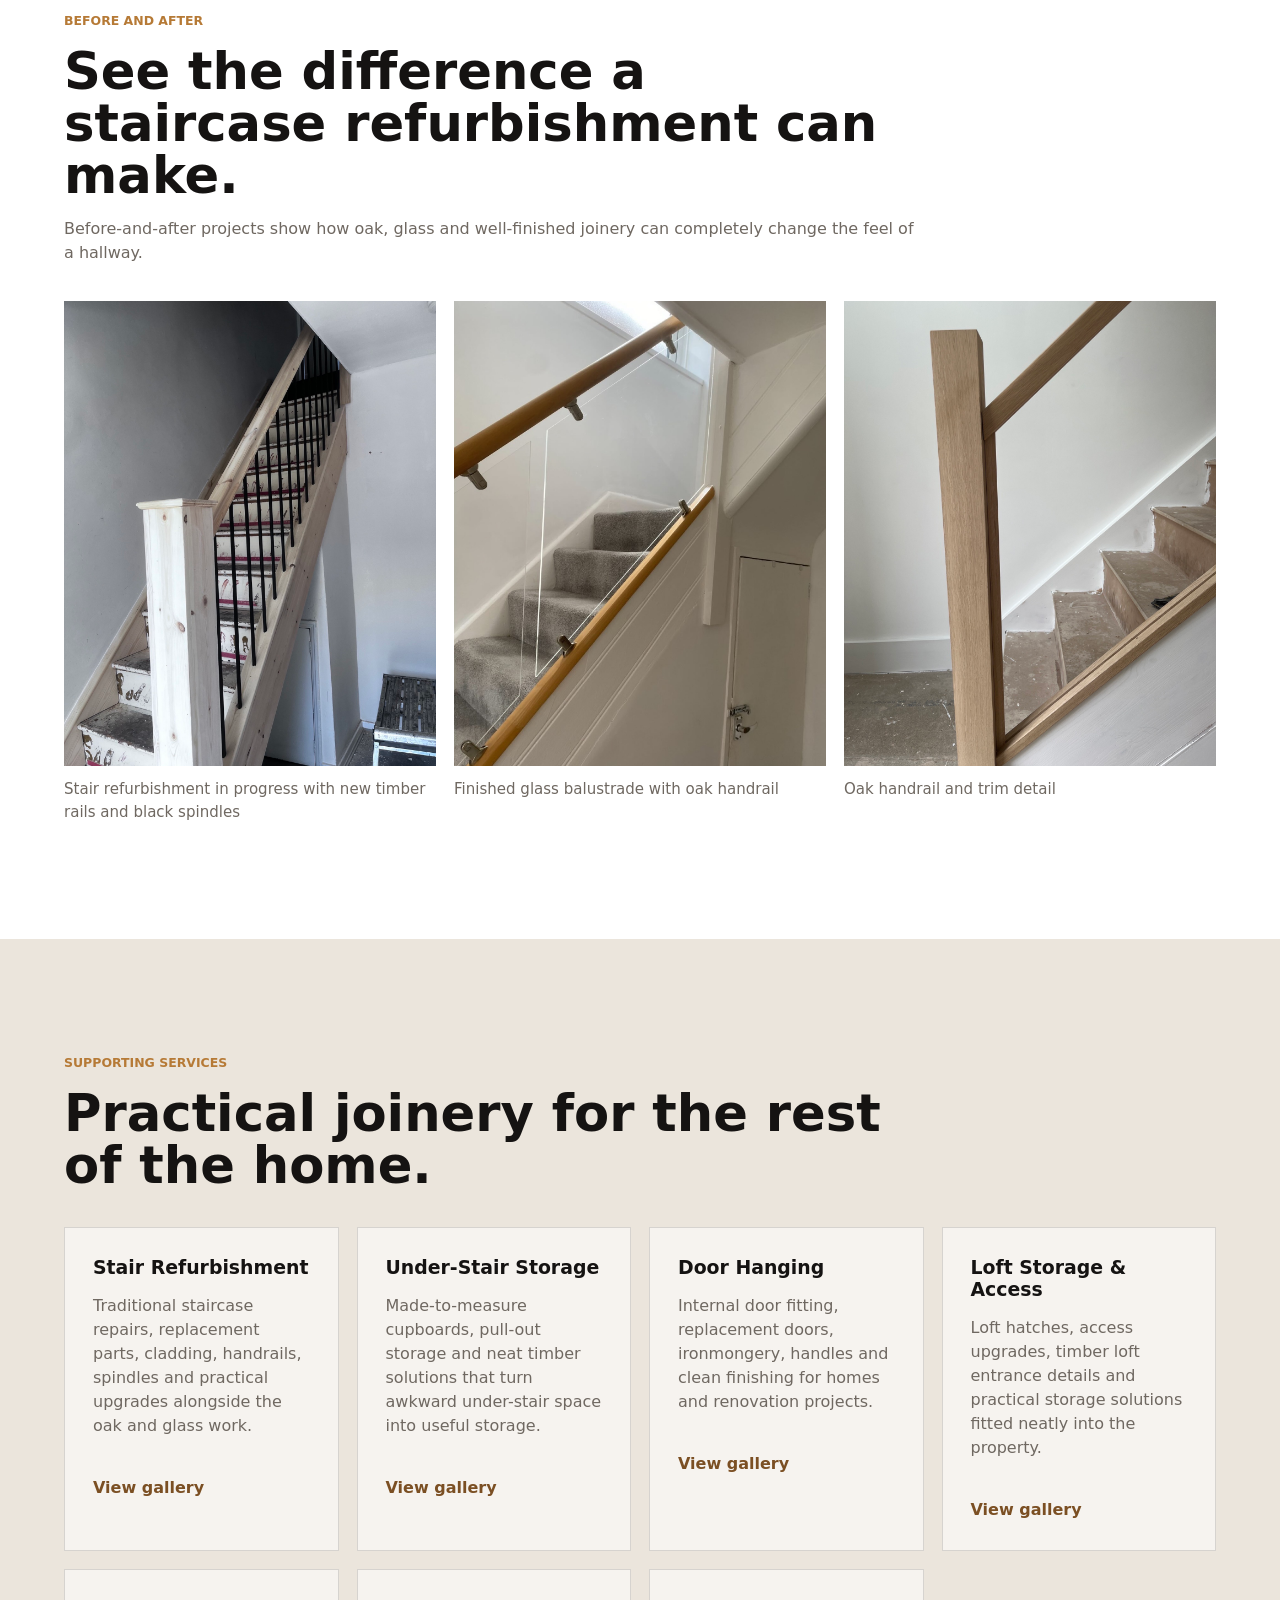
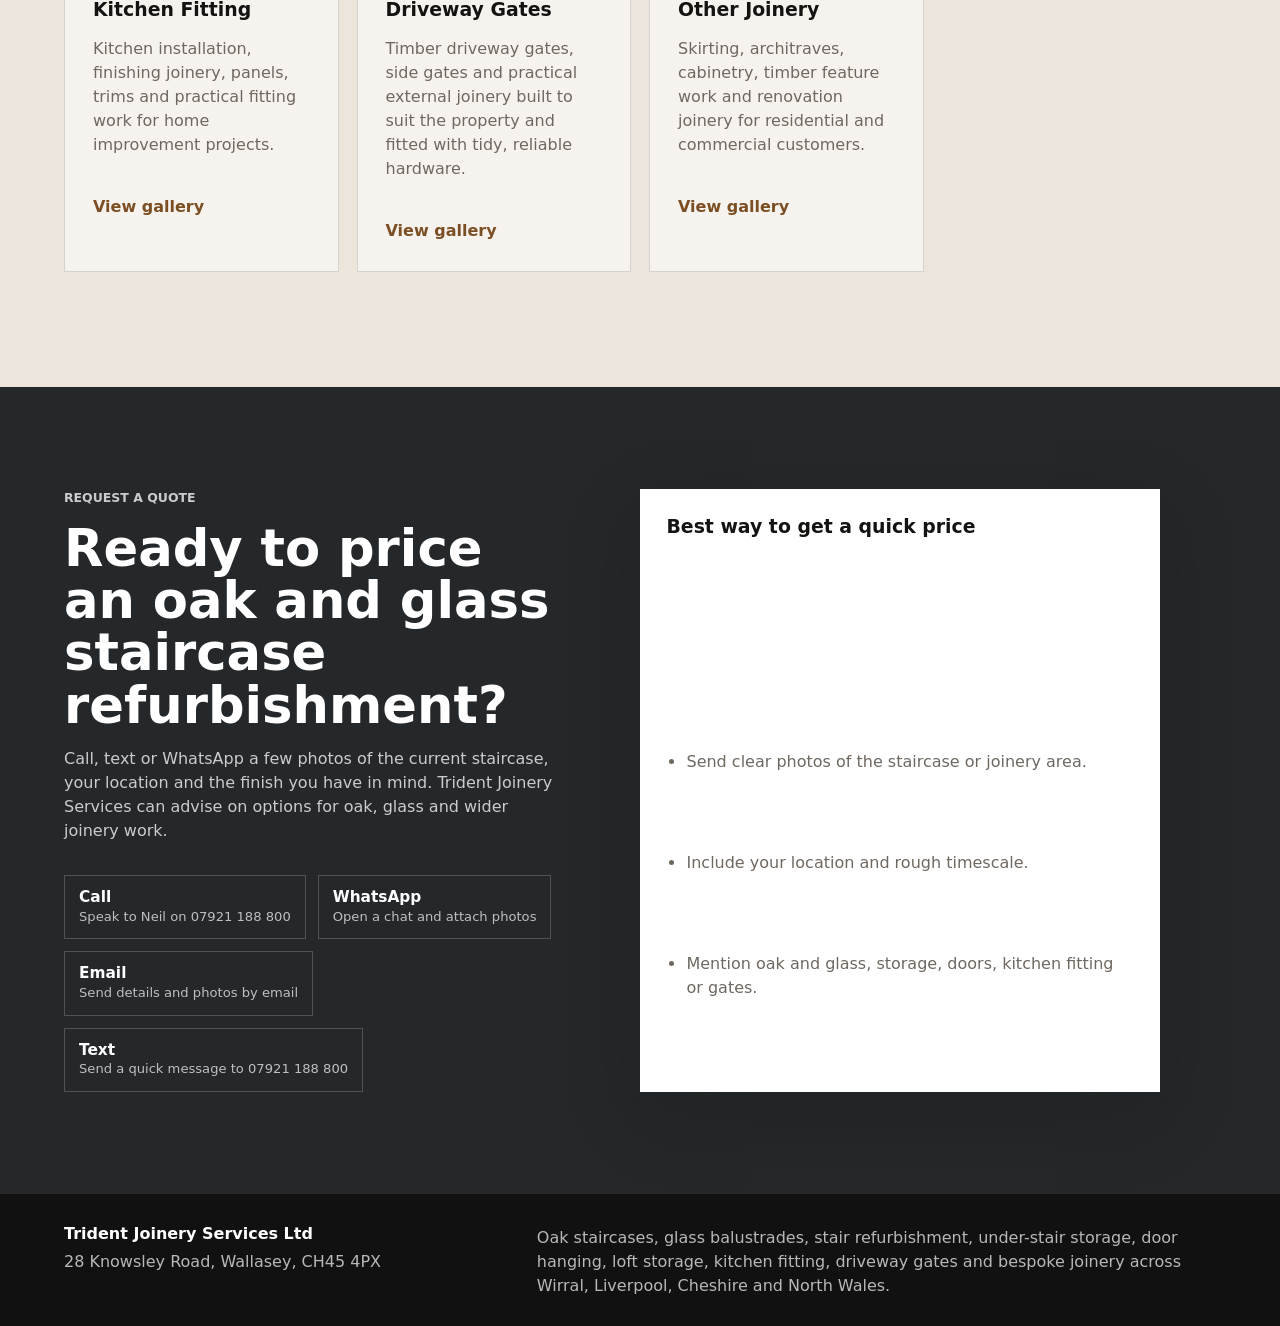
==== commit f77680f2: "Add files via upload" ====
--- a/index.html
+++ b/index.html
@@ -165,36 +165,53 @@
           <h2>Practical joinery for the rest of the home.</h2>
         </div>
         <div class="support-grid">
-          <article>
+          <article class="support-card" data-gallery="stair-refurbishment" role="button" tabindex="0" aria-label="Open Stair Refurbishment gallery">
             <h3>Stair Refurbishment</h3>
             <p>Traditional staircase repairs, replacement parts, cladding, handrails, spindles and practical upgrades alongside the oak and glass work.</p>
-          </article>
-          <article>
+            <span>View gallery</span>
+          </article>
+          <article class="support-card" data-gallery="under-stair-storage" role="button" tabindex="0" aria-label="Open Under-Stair Storage gallery">
             <h3>Under-Stair Storage</h3>
             <p>Made-to-measure cupboards, pull-out storage and neat timber solutions that turn awkward under-stair space into useful storage.</p>
-          </article>
-          <article>
+            <span>View gallery</span>
+          </article>
+          <article class="support-card" data-gallery="door-hanging" role="button" tabindex="0" aria-label="Open Door Hanging gallery">
             <h3>Door Hanging</h3>
             <p>Internal door fitting, replacement doors, ironmongery, handles and clean finishing for homes and renovation projects.</p>
-          </article>
-          <article>
+            <span>View gallery</span>
+          </article>
+          <article class="support-card" data-gallery="loft-storage-access" role="button" tabindex="0" aria-label="Open Loft Storage and Access gallery">
             <h3>Loft Storage & Access</h3>
             <p>Loft hatches, access upgrades, timber loft entrance details and practical storage solutions fitted neatly into the property.</p>
-          </article>
-          <article>
+            <span>View gallery</span>
+          </article>
+          <article class="support-card" data-gallery="kitchen-fitting" role="button" tabindex="0" aria-label="Open Kitchen Fitting gallery">
             <h3>Kitchen Fitting</h3>
             <p>Kitchen installation, finishing joinery, panels, trims and practical fitting work for home improvement projects.</p>
-          </article>
-          <article>
+            <span>View gallery</span>
+          </article>
+          <article class="support-card" data-gallery="driveway-gates" role="button" tabindex="0" aria-label="Open Driveway Gates gallery">
             <h3>Driveway Gates</h3>
             <p>Timber driveway gates, side gates and practical external joinery built to suit the property and fitted with tidy, reliable hardware.</p>
-          </article>
-          <article>
+            <span>View gallery</span>
+          </article>
+          <article class="support-card" data-gallery="other-joinery" role="button" tabindex="0" aria-label="Open Other Joinery gallery">
             <h3>Other Joinery</h3>
             <p>Skirting, architraves, cabinetry, timber feature work and renovation joinery for residential and commercial customers.</p>
-          </article>
-        </div>
-      </section>
+            <span>View gallery</span>
+          </article>
+        </div>
+      </section>
+
+      <div class="service-modal" id="service-gallery-modal" hidden>
+        <div class="service-modal-backdrop" data-close-gallery></div>
+        <div class="service-modal-panel" role="dialog" aria-modal="true" aria-labelledby="service-gallery-title">
+          <button class="modal-close" type="button" data-close-gallery>Close</button>
+          <p class="section-kicker">Project gallery</p>
+          <h2 id="service-gallery-title">Project photos</h2>
+          <div class="service-gallery-grid" id="service-gallery-grid"></div>
+        </div>
+      </div>
 
       <section id="contact" class="contact-section">
         <div class="contact-copy">
@@ -238,5 +255,127 @@
       </div>
       <p>Oak staircases, glass balustrades, stair refurbishment, under-stair storage, door hanging, loft storage, kitchen fitting, driveway gates and bespoke joinery across Wirral, Liverpool, Cheshire and North Wales.</p>
     </footer>
+    <script>
+      const serviceGalleries = {
+        "stair-refurbishment": {
+          title: "Stair Refurbishment",
+          images: [
+            ["gallery/services/stair-new-timber-1.jpg", "New timber staircase and balustrade frame taking shape"],
+            ["gallery/services/stair-new-timber-2.jpg", "Timber staircase fitted during a full refurbishment"],
+            ["gallery/services/stair-refurb-opened-up.jpg", "Staircase stripped back and ready for refurbishment"],
+            ["gallery/services/stair-refurb-fitted-1.jpg", "New timber handrail, spindles and stair finish"],
+            ["gallery/services/stair-refurb-rails-1.jpg", "Traditional staircase refurbishment with timber rails"]
+          ]
+        },
+        "under-stair-storage": {
+          title: "Under-Stair Storage",
+          images: [
+            ["gallery/services/stair-under-storage-1.jpg", "Under-stair storage built beneath the staircase"],
+            ["gallery/services/stair-under-storage-2.jpg", "Made-to-measure under-stair cupboards"],
+            ["gallery/services/stair-under-storage-doors.jpg", "Under-stair cupboard doors fitted into the stair line"],
+            ["gallery/services/stair-under-storage-finish.jpg", "Finished under-stair storage with clean panel detail"],
+            ["gallery/services/stair-under-storage-room.jpg", "Stair refurbishment and storage fitted into the room"]
+          ]
+        },
+        "door-hanging": {
+          title: "Door Hanging",
+          images: [
+            ["gallery/services/door-oak-glazed-pair.jpg", "Oak glazed double doors fitted neatly into the opening"],
+            ["gallery/services/door-glazed-pair-fitted.jpg", "Finished glazed doors and trim detail"],
+            ["gallery/services/door-external-front.jpg", "External timber door and frame detail"],
+            ["gallery/services/door-internal-painted.jpg", "Internal painted door and frame finish"],
+            ["gallery/services/door-oak-detail.jpg", "Oak door detail with clean hardware finish"]
+          ]
+        },
+        "loft-storage-access": {
+          title: "Loft Storage & Access",
+          images: [
+            ["gallery/services/loft-boarded-storage.jpg", "Boarded loft space for practical storage"],
+            ["gallery/services/loft-ladder-access-1.jpg", "Loft access ladder fitted from the landing"],
+            ["gallery/services/loft-ladder-access-2.jpg", "Loft hatch and ladder access opened up"],
+            ["gallery/services/loft-hatch-open.jpg", "Open loft hatch with access ladder"],
+            ["gallery/services/loft-roof-work.jpg", "Loft and roof access joinery in progress"]
+          ]
+        },
+        "kitchen-fitting": {
+          title: "Kitchen Fitting",
+          images: [
+            ["gallery/services/kitchen-fitted-1.jpg", "Kitchen fitting with cabinets, worktops, tiling and lighting"],
+            ["gallery/services/kitchen-fitted-2.jpg", "Fitted kitchen with timber cabinet finish"],
+            ["gallery/services/kitchen-install-1.jpg", "Kitchen installation in progress"],
+            ["gallery/services/kitchen-install-2.jpg", "Kitchen units and worktops being fitted"],
+            ["gallery/services/kitchen-finished-grey.jpg", "Finished grey kitchen with clean joinery detail"],
+            ["gallery/services/kitchen-utility-finish.jpg", "Utility and kitchen cabinetry finish"]
+          ]
+        },
+        "driveway-gates": {
+          title: "Driveway Gates",
+          images: [
+            ["gallery/services/gate-side-timber.jpg", "Side gate fitted in timber"],
+            ["gallery/services/gate-driveway-1.jpg", "Timber driveway gates fitted between brickwork"],
+            ["gallery/services/gate-driveway-2.jpg", "Driveway gates with black ironmongery"],
+            ["gallery/services/gate-driveway-wide.jpg", "Wide timber driveway gate installation"],
+            ["gallery/services/gate-driveway-front.jpg", "Finished driveway gate from the front"],
+            ["gallery/services/decking-finished.jpg", "External timber decking and joinery finish"]
+          ]
+        },
+        "other-joinery": {
+          title: "Other Joinery",
+          images: [
+            ["gallery/services/joinery-media-wall-1.jpg", "Bespoke fitted media wall and shelving"],
+            ["gallery/services/joinery-media-wall-2.jpg", "Painted storage and display joinery"],
+            ["gallery/services/joinery-media-wall-3.jpg", "Fitted cabinetry with cupboards and open shelves"],
+            ["gallery/services/joinery-shelving.jpg", "Built-in shelving fitted into the room"],
+            ["gallery/services/joinery-cabinet-doors.jpg", "Made-to-measure storage cabinet with doors"],
+            ["gallery/services/joinery-desk-storage.jpg", "Desk and storage joinery fitted into the space"],
+            ["gallery/services/joinery-workshop-router.jpg", "Workshop detail during timber preparation"],
+            ["gallery/services/joinery-workshop-cutting.jpg", "Timber cutting and finishing work in progress"]
+          ]
+        }
+      };
+
+      const modal = document.getElementById("service-gallery-modal");
+      const modalTitle = document.getElementById("service-gallery-title");
+      const modalGrid = document.getElementById("service-gallery-grid");
+      const closeButton = modal.querySelector(".modal-close");
+
+      function openGallery(key) {
+        const gallery = serviceGalleries[key];
+        if (!gallery) return;
+        modalTitle.textContent = gallery.title;
+        modalGrid.innerHTML = gallery.images.map(([src, caption]) => `
+          <figure>
+            <img src="${src}" alt="${caption}">
+            <figcaption>${caption}</figcaption>
+          </figure>
+        `).join("");
+        modal.hidden = false;
+        document.body.classList.add("modal-open");
+        closeButton.focus();
+      }
+
+      function closeGallery() {
+        modal.hidden = true;
+        document.body.classList.remove("modal-open");
+      }
+
+      document.querySelectorAll("[data-gallery]").forEach((card) => {
+        card.addEventListener("click", () => openGallery(card.dataset.gallery));
+        card.addEventListener("keydown", (event) => {
+          if (event.key === "Enter" || event.key === " ") {
+            event.preventDefault();
+            openGallery(card.dataset.gallery);
+          }
+        });
+      });
+
+      document.querySelectorAll("[data-close-gallery]").forEach((control) => {
+        control.addEventListener("click", closeGallery);
+      });
+
+      document.addEventListener("keydown", (event) => {
+        if (event.key === "Escape" && !modal.hidden) closeGallery();
+      });
+    </script>
   </body>
 </html>
--- a/styles.css
+++ b/styles.css
@@ -349,10 +349,86 @@
   gap: 18px;
 }
 
-.support-grid article {
+.support-card {
   padding: 28px;
   border: 1px solid var(--line);
   background: rgba(255, 255, 255, 0.55);
+  cursor: pointer;
+  transition: transform 160ms ease, background 160ms ease, border-color 160ms ease;
+}
+
+.support-card:hover,
+.support-card:focus {
+  background: var(--white);
+  border-color: rgba(181, 113, 48, 0.55);
+  outline: none;
+  transform: translateY(-2px);
+}
+
+.support-card span {
+  display: inline-block;
+  margin-top: 22px;
+  color: var(--oak-deep);
+  font-weight: 850;
+}
+
+.service-modal[hidden] {
+  display: none;
+}
+
+.modal-open {
+  overflow: hidden;
+}
+
+.service-modal {
+  position: fixed;
+  inset: 0;
+  z-index: 50;
+  display: grid;
+  place-items: center;
+  padding: 18px;
+}
+
+.service-modal-backdrop {
+  position: absolute;
+  inset: 0;
+  background: rgba(23, 27, 25, 0.72);
+}
+
+.service-modal-panel {
+  position: relative;
+  width: min(1080px, 100%);
+  max-height: min(760px, 92vh);
+  overflow: auto;
+  padding: clamp(24px, 4vw, 42px);
+  background: var(--white);
+  box-shadow: 0 28px 80px rgba(0, 0, 0, 0.28);
+}
+
+.modal-close {
+  position: absolute;
+  top: 18px;
+  right: 18px;
+  padding: 10px 14px;
+  border: 1px solid var(--line);
+  background: var(--white);
+  color: var(--ink);
+  font: inherit;
+  font-weight: 850;
+  cursor: pointer;
+}
+
+.modal-close:hover,
+.modal-close:focus {
+  border-color: var(--oak);
+  outline: none;
+}
+
+.service-gallery-grid {
+  display: grid;
+  grid-template-columns: repeat(3, minmax(0, 1fr));
+  gap: 18px;
+  margin-top: 28px;
 }
 
 .keyword-cloud {
@@ -456,7 +532,8 @@
 
   .service-grid,
   .gallery-grid,
-  .support-grid {
+  .support-grid,
+  .service-gallery-grid {
     grid-template-columns: repeat(2, minmax(0, 1fr));
   }
 }
@@ -506,7 +583,8 @@
 
   .service-grid,
   .gallery-grid,
-  .support-grid {
+  .support-grid,
+  .service-gallery-grid {
     grid-template-columns: 1fr;
   }
 
@@ -514,6 +592,16 @@
     min-height: 240px;
   }
 
+  .service-modal {
+    padding: 10px;
+    align-items: end;
+  }
+
+  .service-modal-panel {
+    max-height: 88vh;
+    padding-top: 58px;
+  }
+
   .card-icon {
     margin-bottom: 30px;
   }
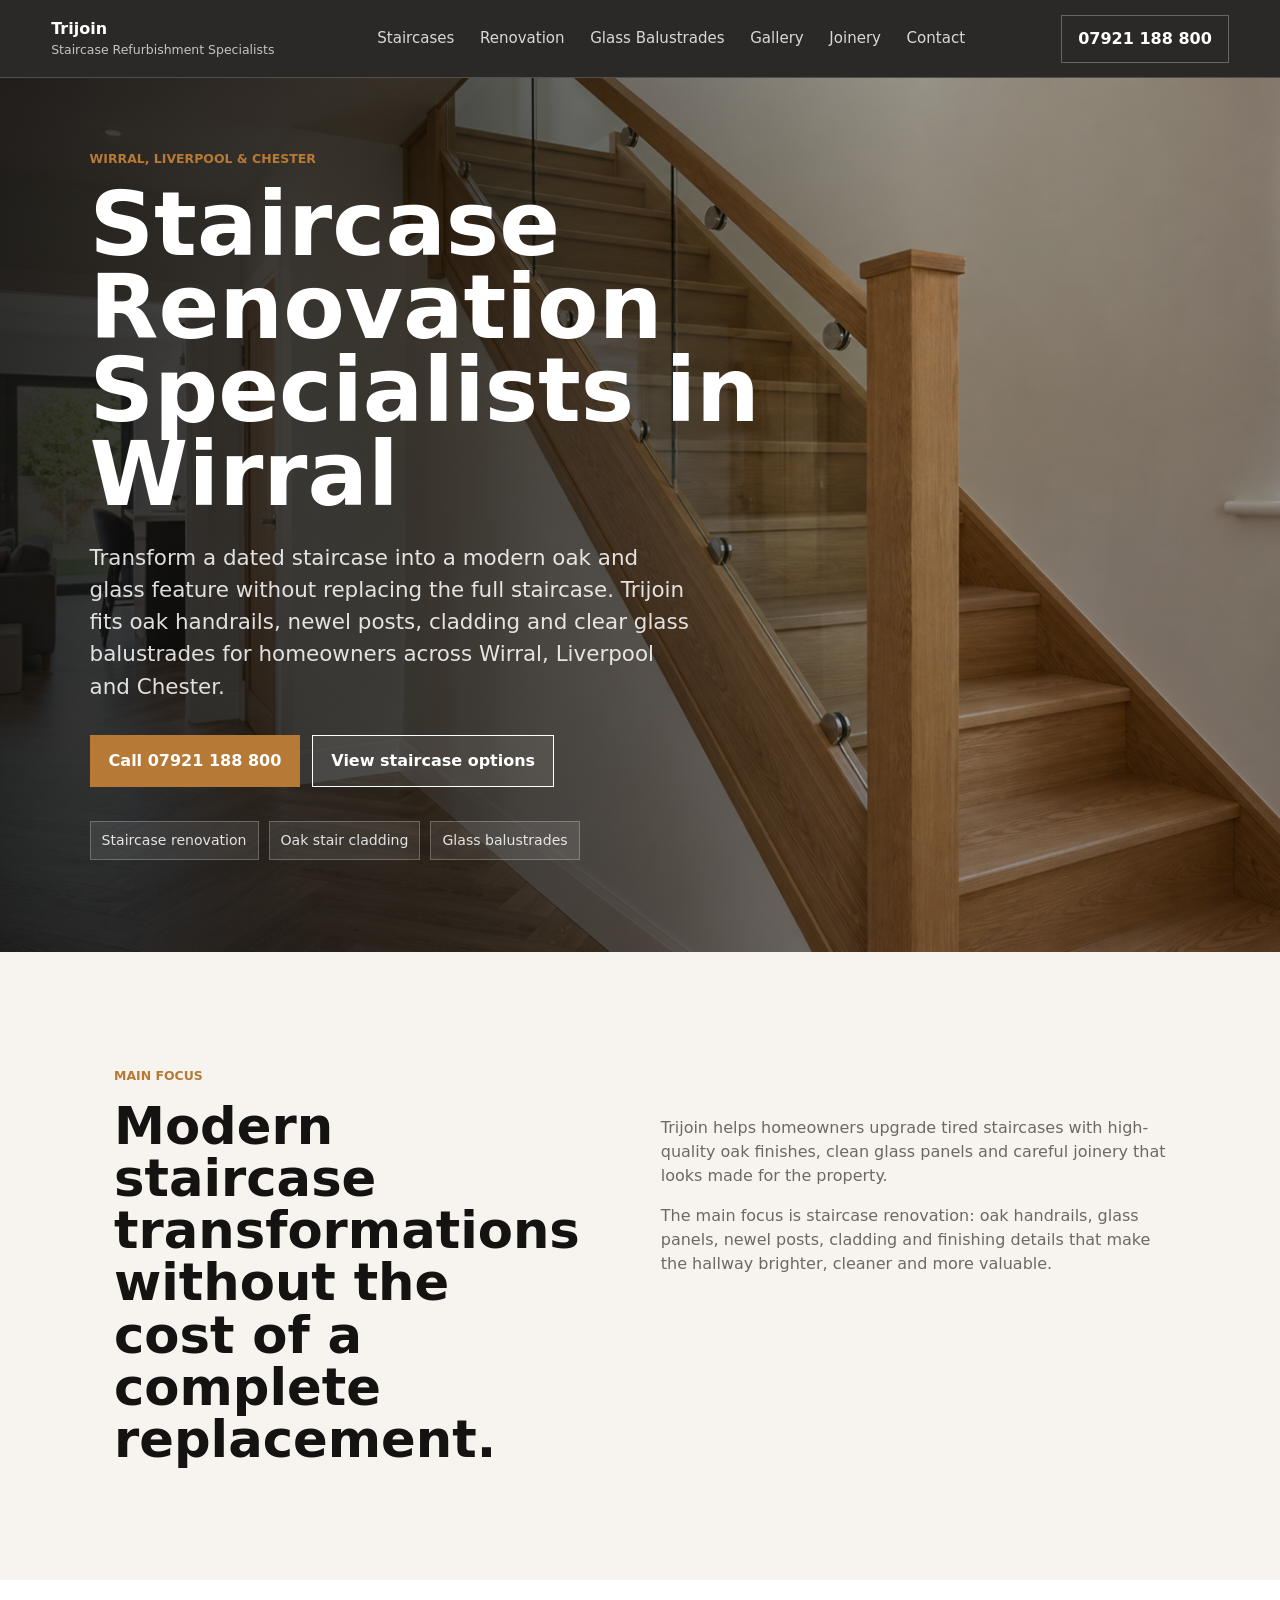
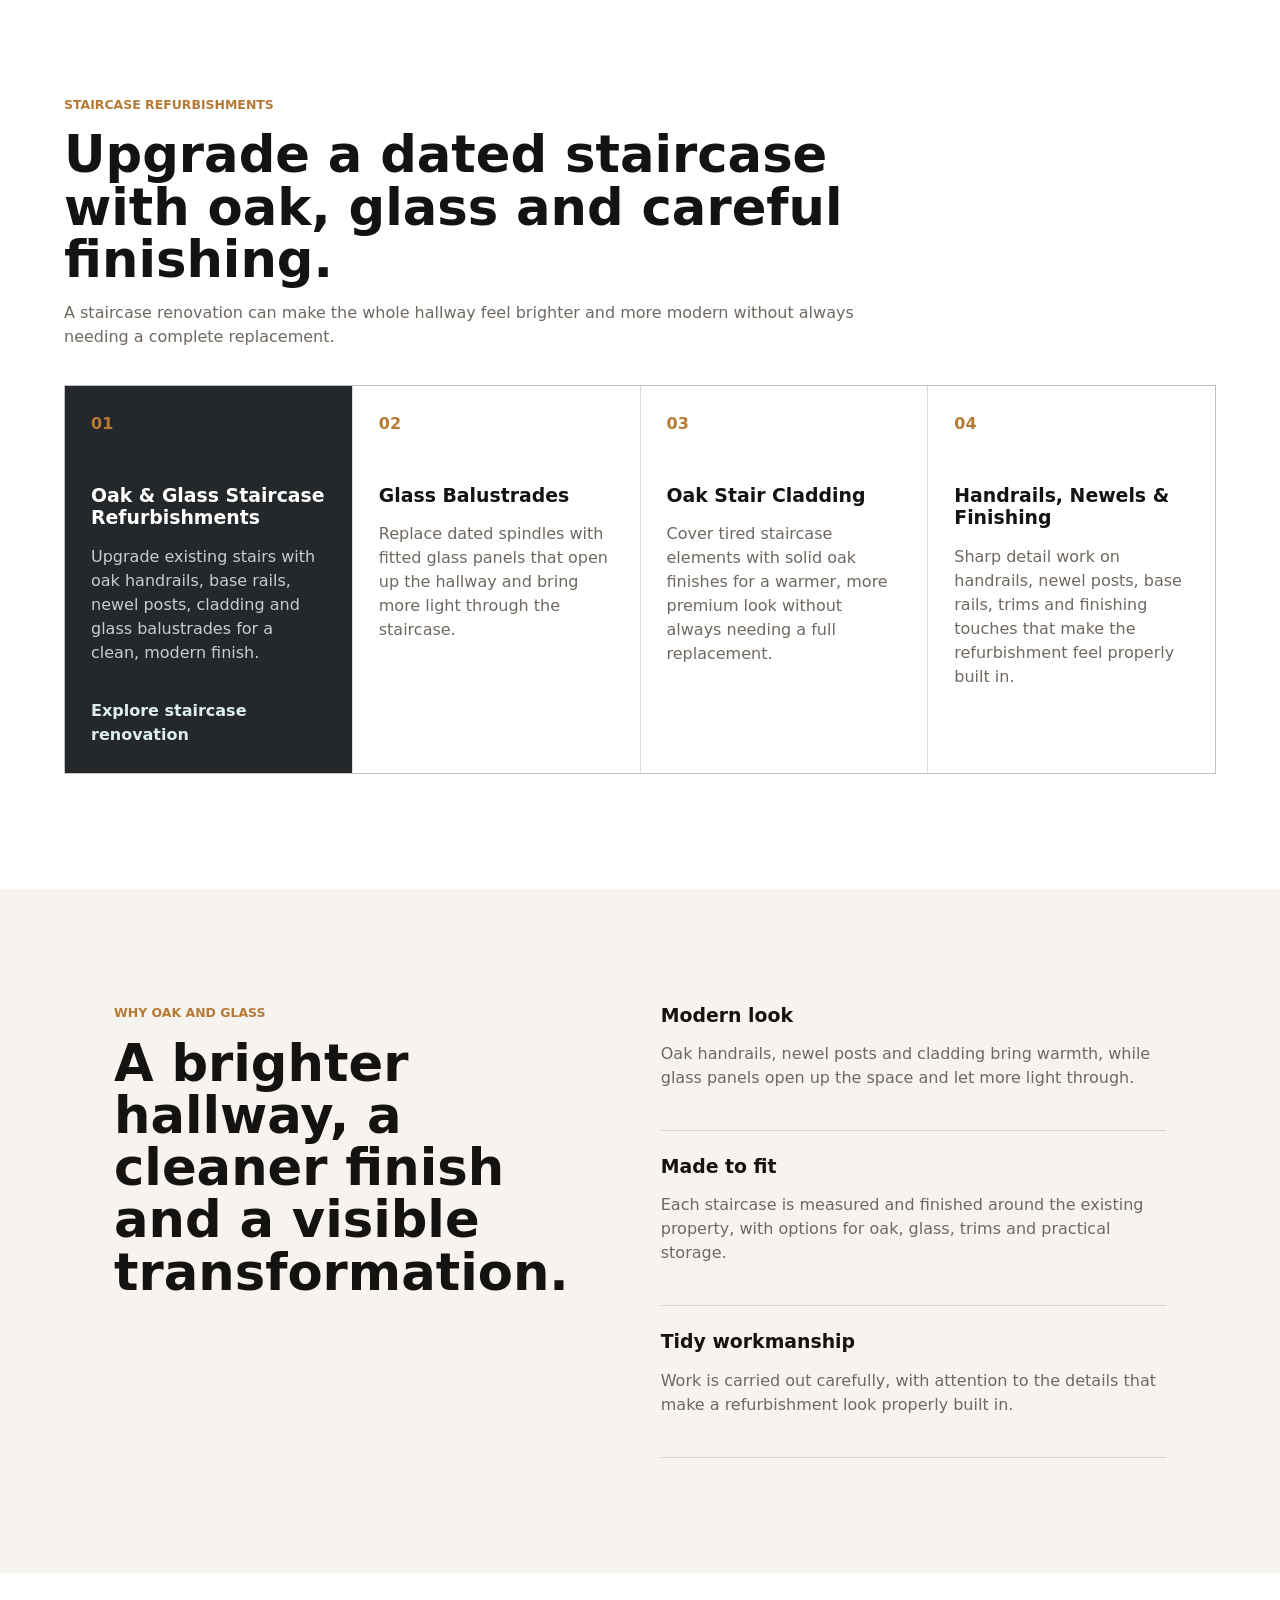
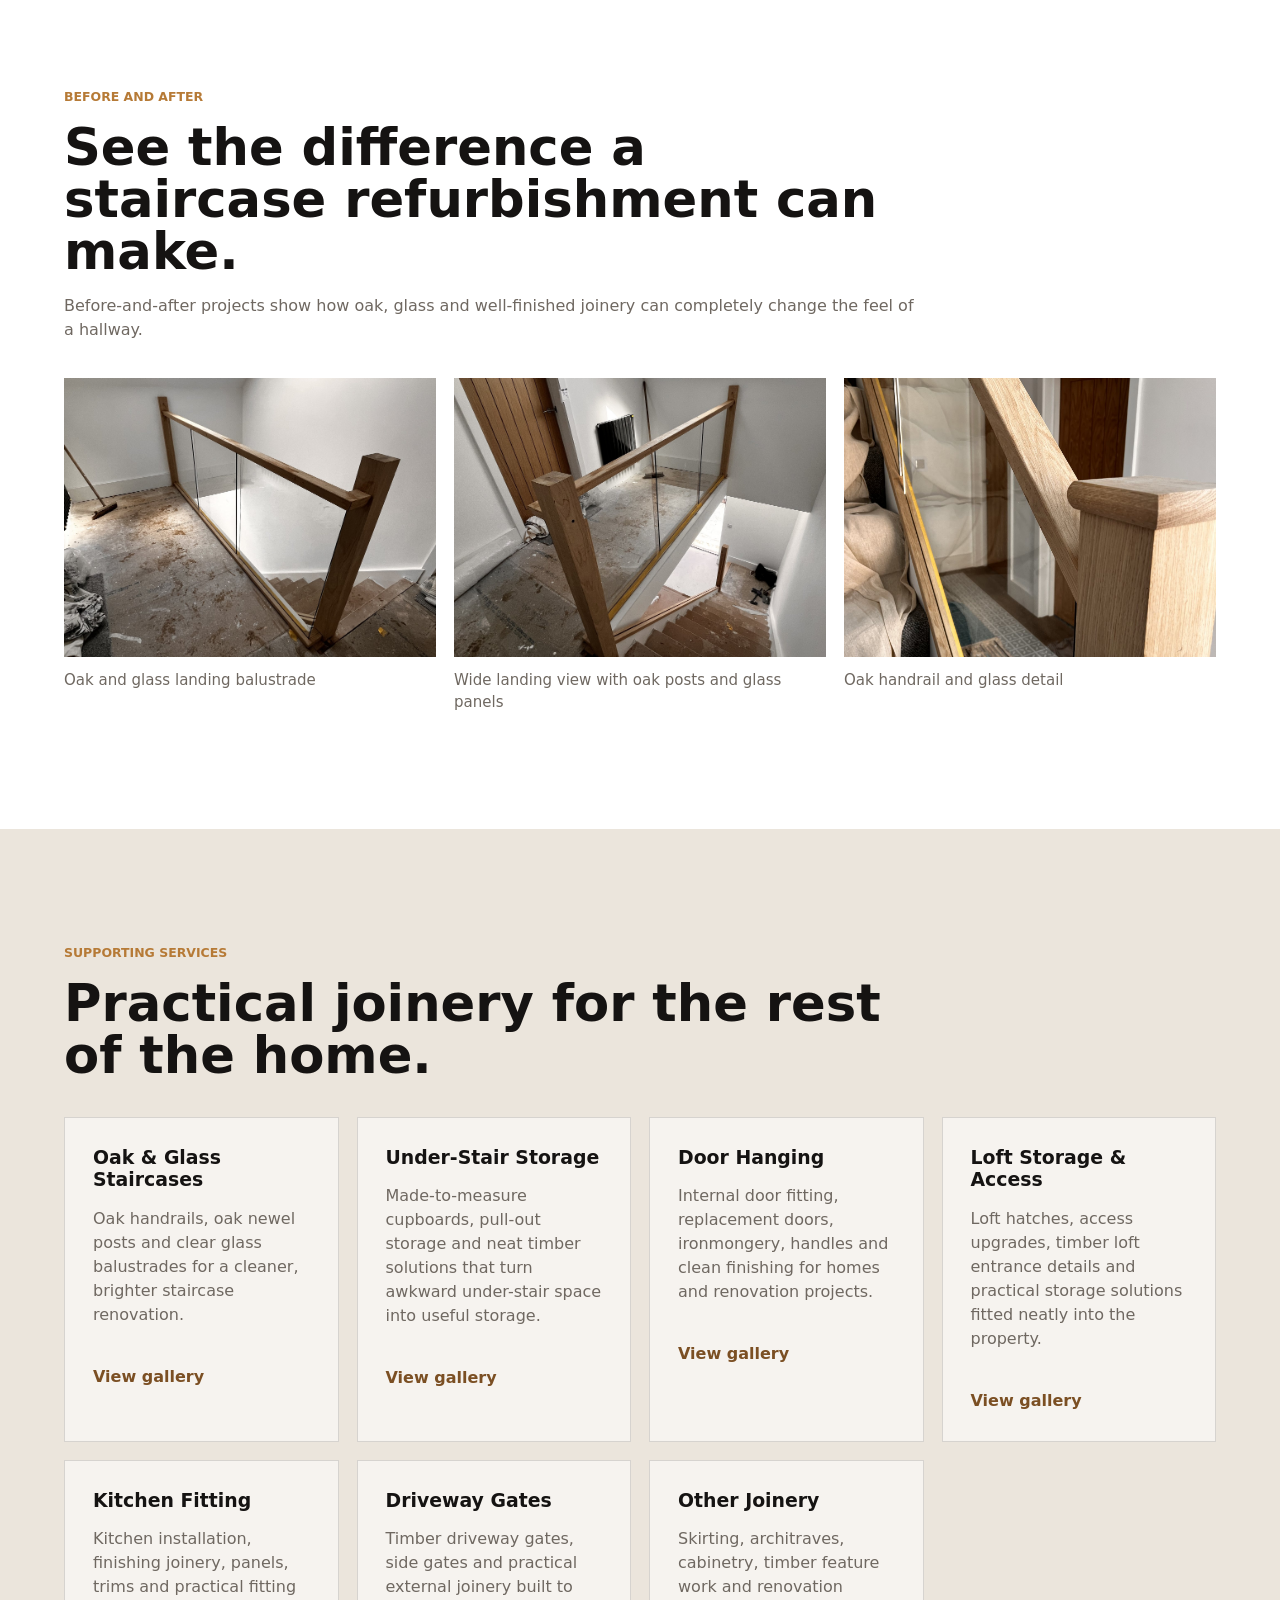
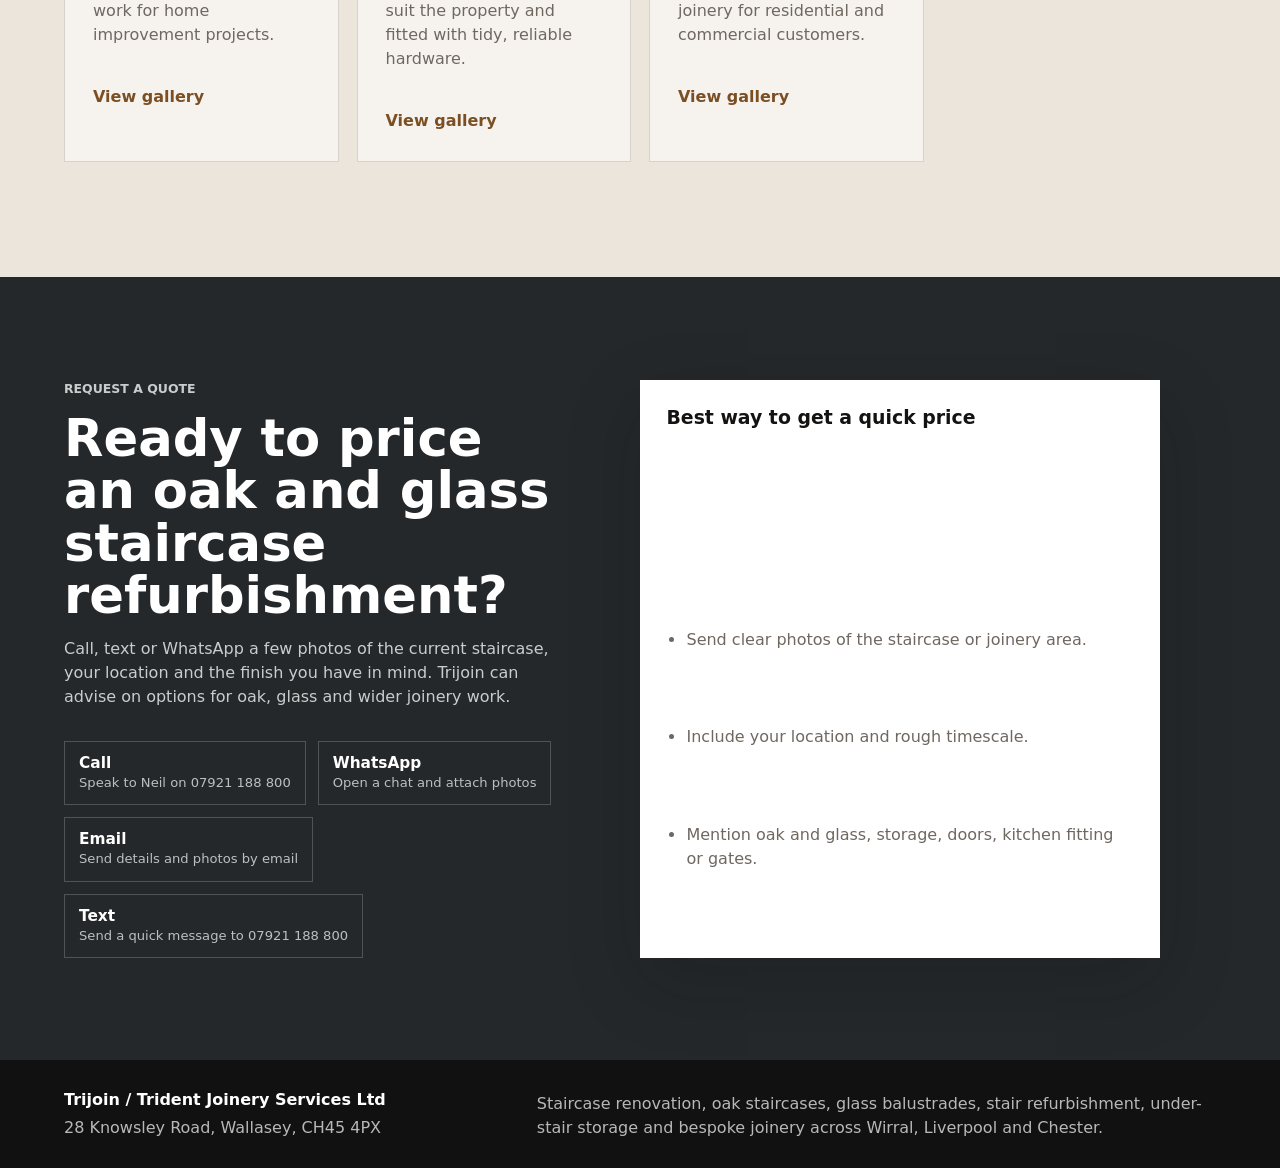
==== commit 80621ded: "Add files via upload" ====
--- a/index.html
+++ b/index.html
@@ -3,13 +3,13 @@
   <head>
     <meta charset="utf-8">
     <meta name="viewport" content="width=device-width, initial-scale=1">
-    <title>Oak & Glass Staircase Refurbishment Wirral | Trident Joinery Services</title>
-    <meta name="description" content="Trident Joinery Services specialises in oak and glass staircase refurbishments, stair refurbishment, glass balustrades, under-stair storage, door hanging, loft storage, kitchen fitting, driveway gates and bespoke joinery across Wirral, Liverpool, Cheshire and North Wales.">
+    <title>Staircase Renovation Wirral | Oak & Glass Staircase Refurbishment | Trijoin</title>
+    <meta name="description" content="Trijoin specialises in staircase renovation, oak and glass staircase refurbishments, glass balustrades, oak handrails and staircase modernisation across Wirral, Liverpool and Chester.">
     <meta name="keywords" content="oak staircase refurbishment Wirral, oak and glass staircase Wirral, glass balustrades Wirral, staircase renovation Liverpool, stair refurbishment Wirral, under stair storage Wirral, door hanging Wirral, loft storage Wirral, kitchen fitting Wirral, driveway gates Wirral">
     <meta name="robots" content="index, follow">
     <link rel="canonical" href="https://www.trijoin.com/">
     <meta property="og:title" content="Oak & Glass Staircase Refurbishment Specialists in Wirral">
-    <meta property="og:description" content="Modern oak and glass staircase transformations by Trident Joinery Services Ltd. Serving Wirral, Liverpool, Cheshire and North Wales.">
+    <meta property="og:description" content="Modern staircase renovations, oak handrails and glass balustrades by Trijoin. Serving Wirral, Liverpool and Chester.">
     <meta property="og:type" content="website">
     <meta property="og:url" content="https://www.trijoin.com/">
     <meta property="og:image" content="https://www.trijoin.com/assets/oak-glass-staircase-hero.png">
@@ -18,7 +18,7 @@
       {
         "@context": "https://schema.org",
         "@type": "LocalBusiness",
-        "name": "Trident Joinery Services Ltd",
+        "name": "Trijoin / Trident Joinery Services Ltd",
         "url": "https://www.trijoin.com/",
         "telephone": "+447921188800",
         "address": {
@@ -28,22 +28,23 @@
           "postalCode": "CH45 4PX",
           "addressCountry": "GB"
         },
-        "areaServed": ["Wirral", "Liverpool", "Cheshire", "North Wales"],
-        "description": "Oak and glass staircase refurbishment, stair refurbishment, glass balustrade installation, under-stair storage, door hanging, loft storage and access, kitchen fitting, driveway gates and bespoke joinery services.",
+        "areaServed": ["Wirral", "Liverpool", "Chester", "Wallasey", "Birkenhead", "Hoylake", "Heswall", "West Kirby", "Bebington"],
+        "description": "Staircase renovation, oak and glass staircase refurbishment, glass balustrade installation, oak handrails, newel post replacements, under-stair storage and bespoke joinery services.",
         "sameAs": ["https://www.trijoin.com/"]
       }
     </script>
   </head>
   <body>
     <header class="site-header">
-      <a class="brand" href="#top" aria-label="Trident Joinery Services home">
+      <a class="brand" href="#top" aria-label="Trijoin home">
         <span>
-          <strong>Trident Joinery</strong>
+          <strong>Trijoin</strong>
           <small>Staircase Refurbishment Specialists</small>
         </span>
       </a>
       <nav class="nav" aria-label="Primary navigation">
         <a href="#staircases">Staircases</a>
+        <a href="staircase-renovation-wirral.html">Renovation</a>
         <a href="#glass">Glass Balustrades</a>
         <a href="#gallery">Gallery</a>
         <a href="#joinery">Joinery</a>
@@ -59,17 +60,17 @@
         </picture>
         <div class="hero-overlay"></div>
         <div class="hero-content">
-          <p class="eyebrow">Wirral, Liverpool, Cheshire & North Wales</p>
-          <h1>Oak & Glass Staircase Refurbishment Specialists</h1>
-          <p class="hero-copy">Modern staircases. Better storage. Proper joinery. Transform a dated staircase into a modern oak and glass feature with bespoke handrails, newel posts, cladding and clear glass balustrades fitted by Trident Joinery Services Ltd.</p>
+          <p class="eyebrow">Wirral, Liverpool & Chester</p>
+          <h1>Staircase Renovation Specialists in Wirral</h1>
+          <p class="hero-copy">Transform a dated staircase into a modern oak and glass feature without replacing the full staircase. Trijoin fits oak handrails, newel posts, cladding and clear glass balustrades for homeowners across Wirral, Liverpool and Chester.</p>
           <div class="hero-actions">
             <a class="button primary" href="tel:+447921188800">Call 07921 188 800</a>
-            <a class="button secondary" href="#contact">Request a quote</a>
+            <a class="button secondary" href="staircase-renovation-wirral.html">View staircase options</a>
           </div>
           <ul class="hero-points" aria-label="Key benefits">
+            <li>Staircase renovation</li>
             <li>Oak stair cladding</li>
             <li>Glass balustrades</li>
-            <li>Before-and-after transformations</li>
           </ul>
         </div>
       </section>
@@ -77,10 +78,10 @@
       <section class="intro section">
         <div class="section-kicker">Main focus</div>
         <div class="intro-grid">
-          <h2>Modern staircase transformations without losing the character of your home.</h2>
+          <h2>Modern staircase transformations without the cost of a complete replacement.</h2>
           <div>
-            <p>Trident Joinery Services helps homeowners upgrade tired staircases with high-quality oak finishes, clean glass panels and careful joinery that looks made for the property.</p>
-            <p>From oak and glass refurbishments to under-stair storage, door hanging and fitted joinery, every job is approached with tidy workmanship, practical advice and a finish that suits the home.</p>
+            <p>Trijoin helps homeowners upgrade tired staircases with high-quality oak finishes, clean glass panels and careful joinery that looks made for the property.</p>
+            <p>The main focus is staircase renovation: oak handrails, glass panels, newel posts, cladding and finishing details that make the hallway brighter, cleaner and more valuable.</p>
           </div>
         </div>
       </section>
@@ -89,14 +90,14 @@
         <div class="section-heading">
           <p class="section-kicker">Staircase refurbishments</p>
           <h2>Upgrade a dated staircase with oak, glass and careful finishing.</h2>
-          <p>A staircase refurbishment can make the whole hallway feel brighter and more modern without always needing a complete replacement.</p>
+          <p>A staircase renovation can make the whole hallway feel brighter and more modern without always needing a complete replacement.</p>
         </div>
         <div class="service-grid">
           <article class="service-card feature-card">
             <span class="card-icon">01</span>
             <h3>Oak & Glass Staircase Refurbishments</h3>
             <p>Upgrade existing stairs with oak handrails, base rails, newel posts, cladding and glass balustrades for a clean, modern finish.</p>
-            <a href="#contact">Get a staircase quote</a>
+            <a href="staircase-renovation-wirral.html">Explore staircase renovation</a>
           </article>
           <article class="service-card">
             <span class="card-icon">02</span>
@@ -143,18 +144,18 @@
           <h2>See the difference a staircase refurbishment can make.</h2>
           <p>Before-and-after projects show how oak, glass and well-finished joinery can completely change the feel of a hallway.</p>
         </div>
-        <div class="gallery-grid">
+        <div class="gallery-grid renovation-gallery">
           <figure>
-            <img src="gallery/stair-refurb-before.jpg" alt="Staircase refurbishment in progress with new timber handrail, newel post and black spindles">
-            <figcaption>Stair refurbishment in progress with new timber rails and black spindles</figcaption>
+            <img src="gallery/staircase-renovation-2026/oak-glass-staircase-landing-balustrade.jpg" alt="Oak and glass staircase landing renovation with clear glass panels">
+            <figcaption>Oak and glass landing balustrade</figcaption>
           </figure>
           <figure>
-            <img src="gallery/glass-balustrade-finished.jpg" alt="Finished staircase with glass balustrade panels and oak handrail">
-            <figcaption>Finished glass balustrade with oak handrail</figcaption>
+            <img src="gallery/staircase-renovation-2026/oak-glass-staircase-landing-wide.jpg" alt="Wide view of oak and glass staircase renovation with clear glass panels">
+            <figcaption>Wide landing view with oak posts and glass panels</figcaption>
           </figure>
           <figure>
-            <img src="gallery/oak-handrail-detail.jpg" alt="Oak handrail and staircase trim detail during refurbishment">
-            <figcaption>Oak handrail and trim detail</figcaption>
+            <img src="gallery/staircase-renovation-2026/oak-glass-staircase-oak-rail-detail.jpg" alt="Close-up oak handrail and clear glass panel detail">
+            <figcaption>Oak handrail and glass detail</figcaption>
           </figure>
         </div>
       </section>
@@ -165,9 +166,9 @@
           <h2>Practical joinery for the rest of the home.</h2>
         </div>
         <div class="support-grid">
-          <article class="support-card" data-gallery="stair-refurbishment" role="button" tabindex="0" aria-label="Open Stair Refurbishment gallery">
-            <h3>Stair Refurbishment</h3>
-            <p>Traditional staircase repairs, replacement parts, cladding, handrails, spindles and practical upgrades alongside the oak and glass work.</p>
+          <article class="support-card" data-gallery="stair-refurbishment" role="button" tabindex="0" aria-label="Open Oak and Glass Staircase gallery">
+            <h3>Oak & Glass Staircases</h3>
+            <p>Oak handrails, oak newel posts and clear glass balustrades for a cleaner, brighter staircase renovation.</p>
             <span>View gallery</span>
           </article>
           <article class="support-card" data-gallery="under-stair-storage" role="button" tabindex="0" aria-label="Open Under-Stair Storage gallery">
@@ -217,7 +218,7 @@
         <div class="contact-copy">
           <p class="section-kicker">Request a quote</p>
           <h2>Ready to price an oak and glass staircase refurbishment?</h2>
-          <p>Call, text or WhatsApp a few photos of the current staircase, your location and the finish you have in mind. Trident Joinery Services can advise on options for oak, glass and wider joinery work.</p>
+          <p>Call, text or WhatsApp a few photos of the current staircase, your location and the finish you have in mind. Trijoin can advise on options for oak, glass and wider joinery work.</p>
           <div class="contact-methods">
             <a href="tel:+447921188800">
               <strong>Call</strong>
@@ -227,7 +228,7 @@
               <strong>WhatsApp</strong>
               <span>Open a chat and attach photos</span>
             </a>
-            <a href="mailto:lienreklaw@mac.com?subject=Trident%20Joinery%20enquiry">
+            <a href="mailto:lienreklaw@mac.com?subject=Staircase%20renovation%20enquiry">
               <strong>Email</strong>
               <span>Send details and photos by email</span>
             </a>
@@ -250,21 +251,21 @@
 
     <footer class="footer">
       <div>
-        <strong>Trident Joinery Services Ltd</strong>
+        <strong>Trijoin / Trident Joinery Services Ltd</strong>
         <p>28 Knowsley Road, Wallasey, CH45 4PX</p>
       </div>
-      <p>Oak staircases, glass balustrades, stair refurbishment, under-stair storage, door hanging, loft storage, kitchen fitting, driveway gates and bespoke joinery across Wirral, Liverpool, Cheshire and North Wales.</p>
+      <p>Staircase renovation, oak staircases, glass balustrades, stair refurbishment, under-stair storage and bespoke joinery across Wirral, Liverpool and Chester.</p>
     </footer>
     <script>
       const serviceGalleries = {
         "stair-refurbishment": {
-          title: "Stair Refurbishment",
-          images: [
-            ["gallery/services/stair-new-timber-1.jpg", "New timber staircase and balustrade frame taking shape"],
-            ["gallery/services/stair-new-timber-2.jpg", "Timber staircase fitted during a full refurbishment"],
-            ["gallery/services/stair-refurb-opened-up.jpg", "Staircase stripped back and ready for refurbishment"],
-            ["gallery/services/stair-refurb-fitted-1.jpg", "New timber handrail, spindles and stair finish"],
-            ["gallery/services/stair-refurb-rails-1.jpg", "Traditional staircase refurbishment with timber rails"]
+          title: "Oak & Glass Staircases",
+          images: [
+            ["gallery/staircase-renovation-2026/oak-glass-staircase-landing-balustrade.jpg", "Oak and glass landing balustrade"],
+            ["gallery/staircase-renovation-2026/oak-glass-staircase-landing-wide.jpg", "Wide landing view with oak posts and glass panels"],
+            ["gallery/staircase-renovation-2026/oak-glass-staircase-oak-rail-detail.jpg", "Oak handrail and glass detail"],
+            ["gallery/staircase-renovation-2026/oak-glass-staircase-newel-glass-detail.jpg", "Oak newel post with glass panel"],
+            ["gallery/staircase-renovation-2026/oak-glass-staircase-finished-rail.jpg", "Finished oak rail and glass panel detail"]
           ]
         },
         "under-stair-storage": {
--- a/styles.css
+++ b/styles.css
@@ -32,6 +32,13 @@
   text-decoration: none;
 }
 
+.text-link {
+  color: var(--oak-deep);
+  font-weight: 850;
+  text-decoration: underline;
+  text-underline-offset: 3px;
+}
+
 img {
   display: block;
   max-width: 100%;
@@ -314,6 +321,11 @@
   aspect-ratio: 4 / 5;
   object-fit: cover;
   background: var(--charcoal);
+}
+
+.renovation-gallery figure img {
+  aspect-ratio: 4 / 3;
+  object-fit: cover;
 }
 
 .gallery-placeholder {
